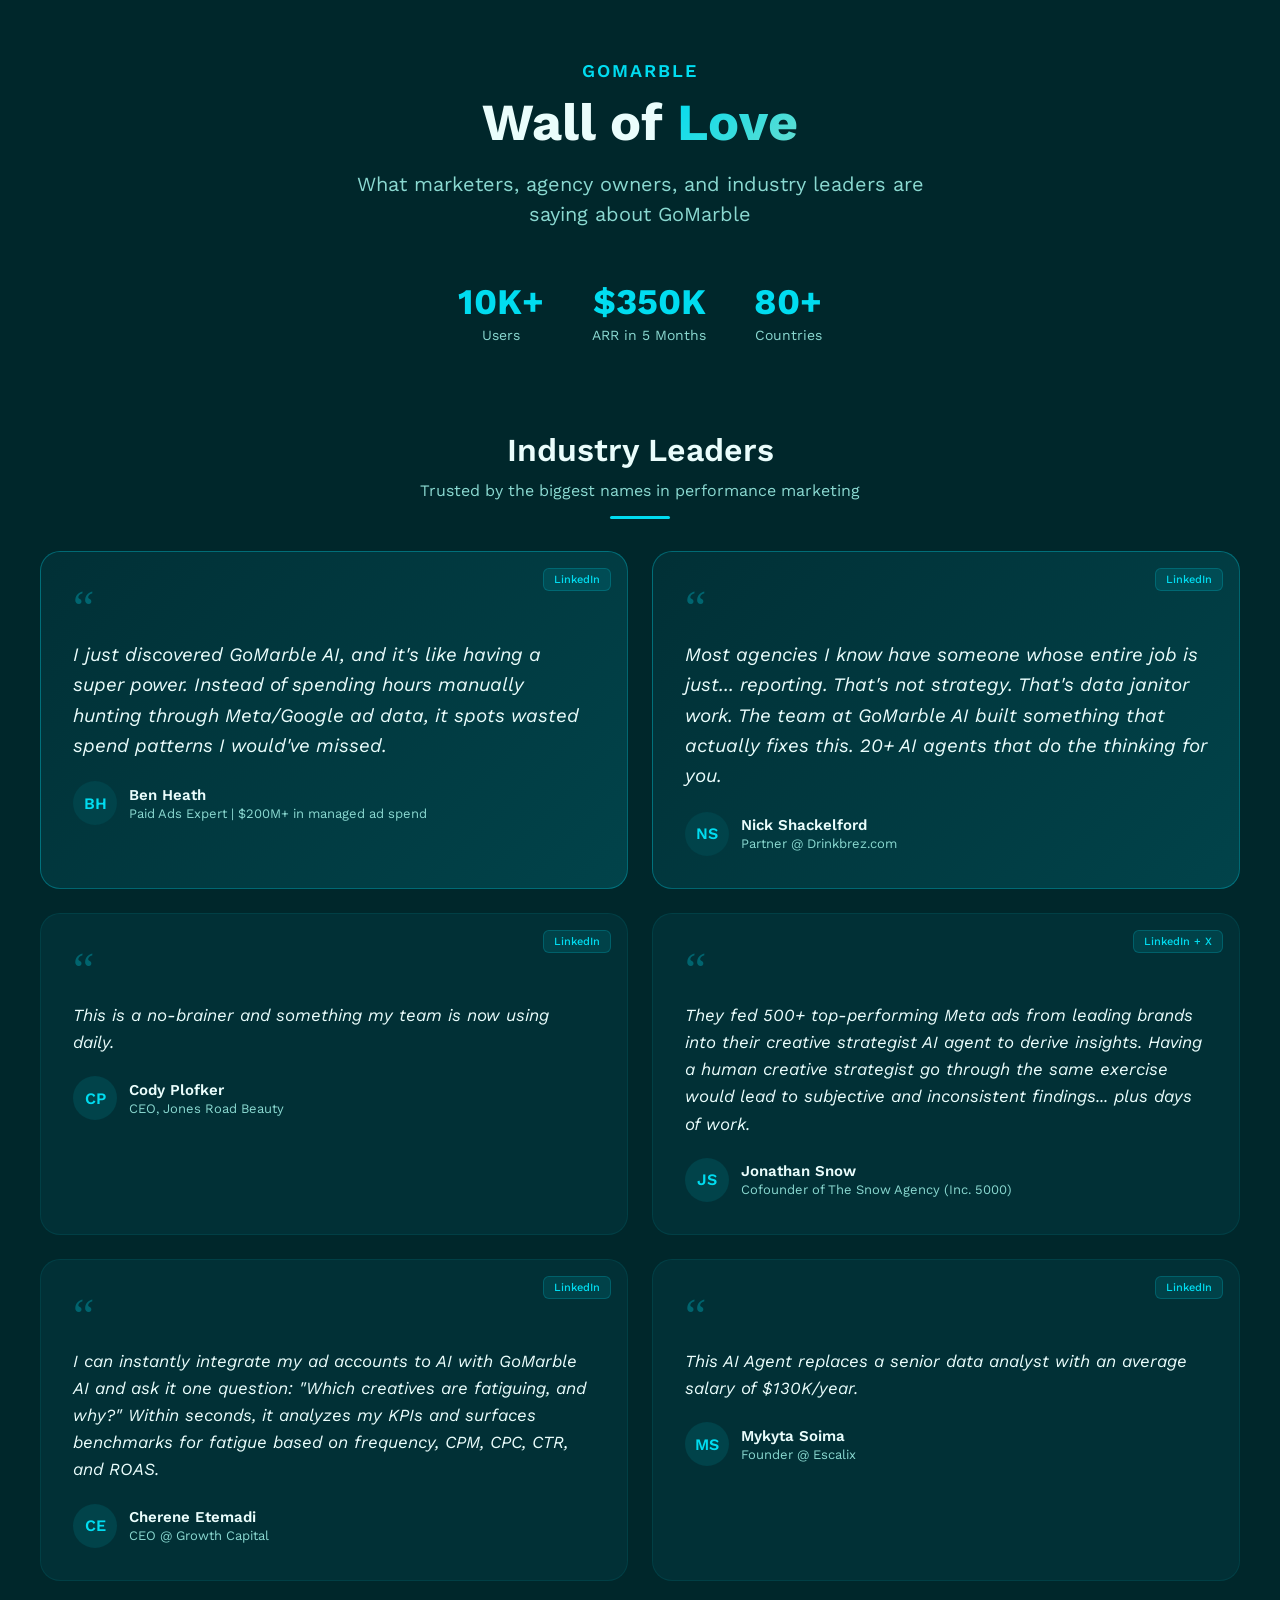
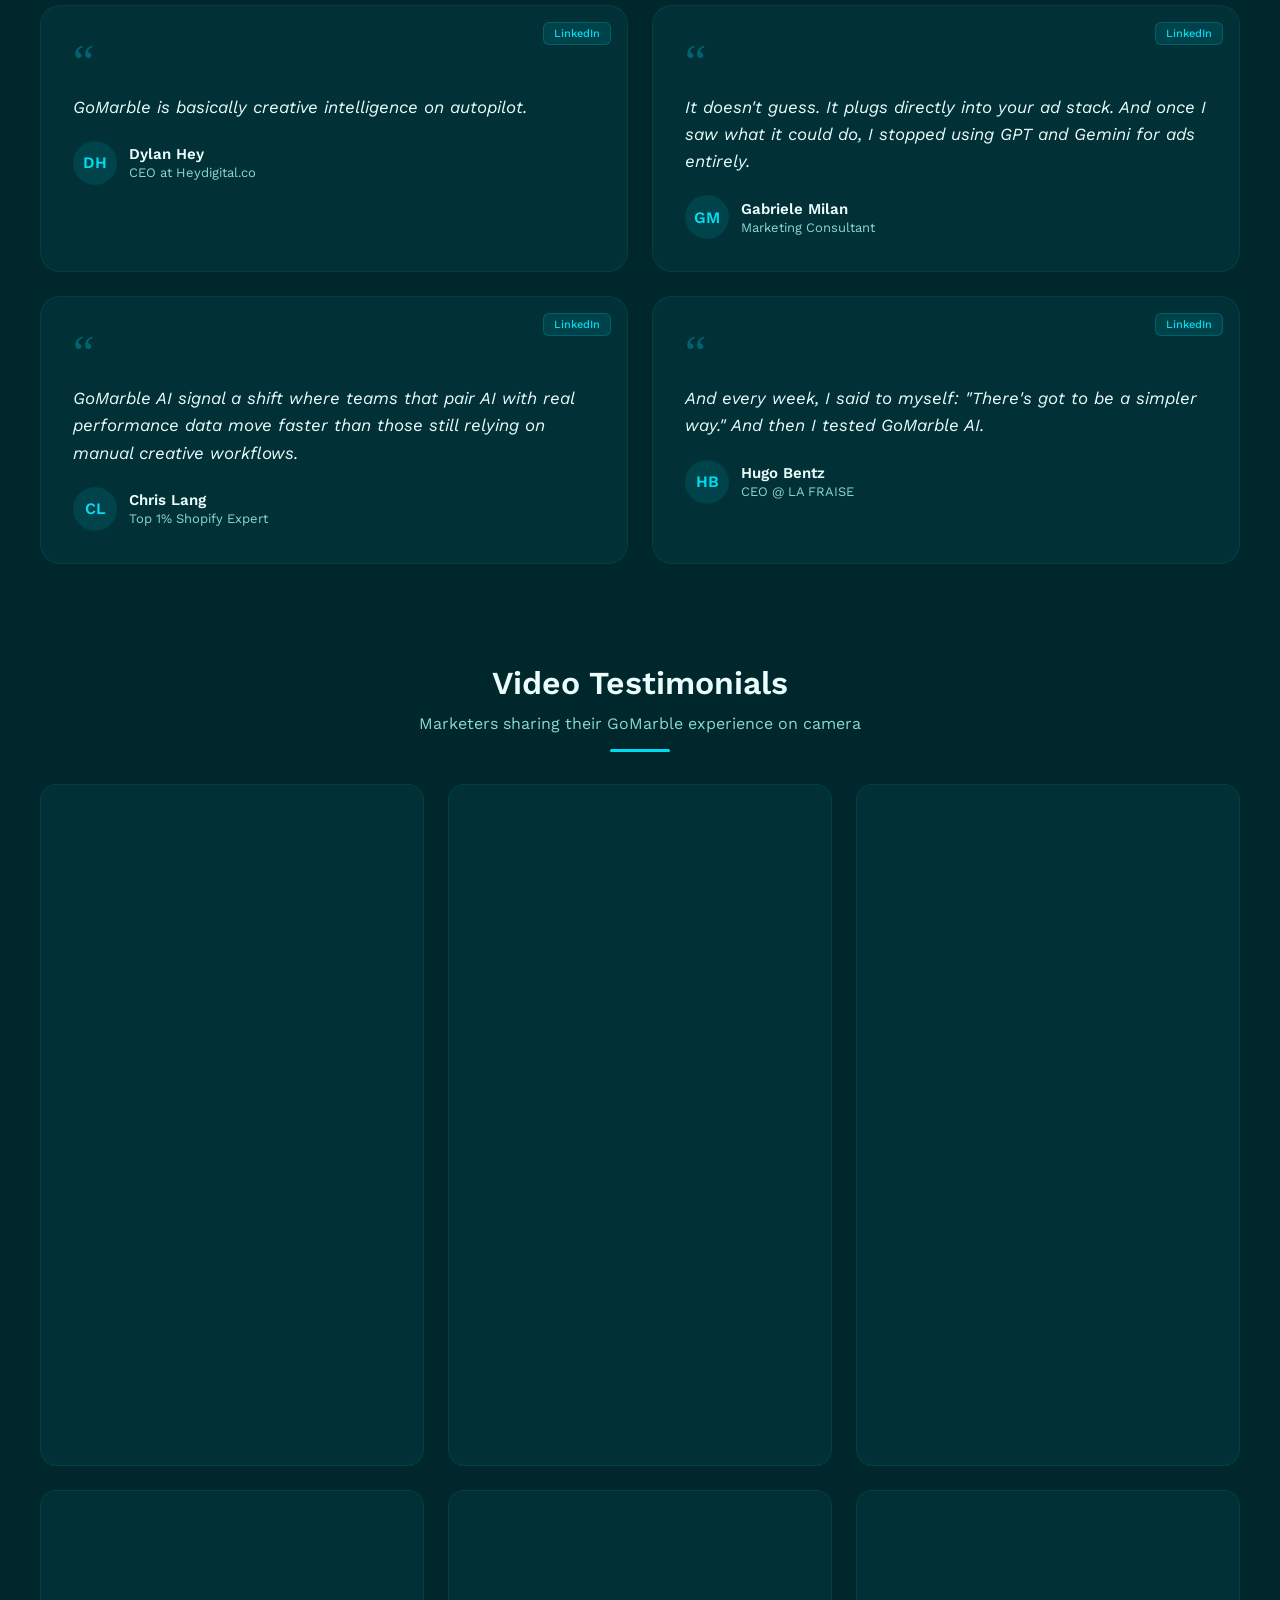
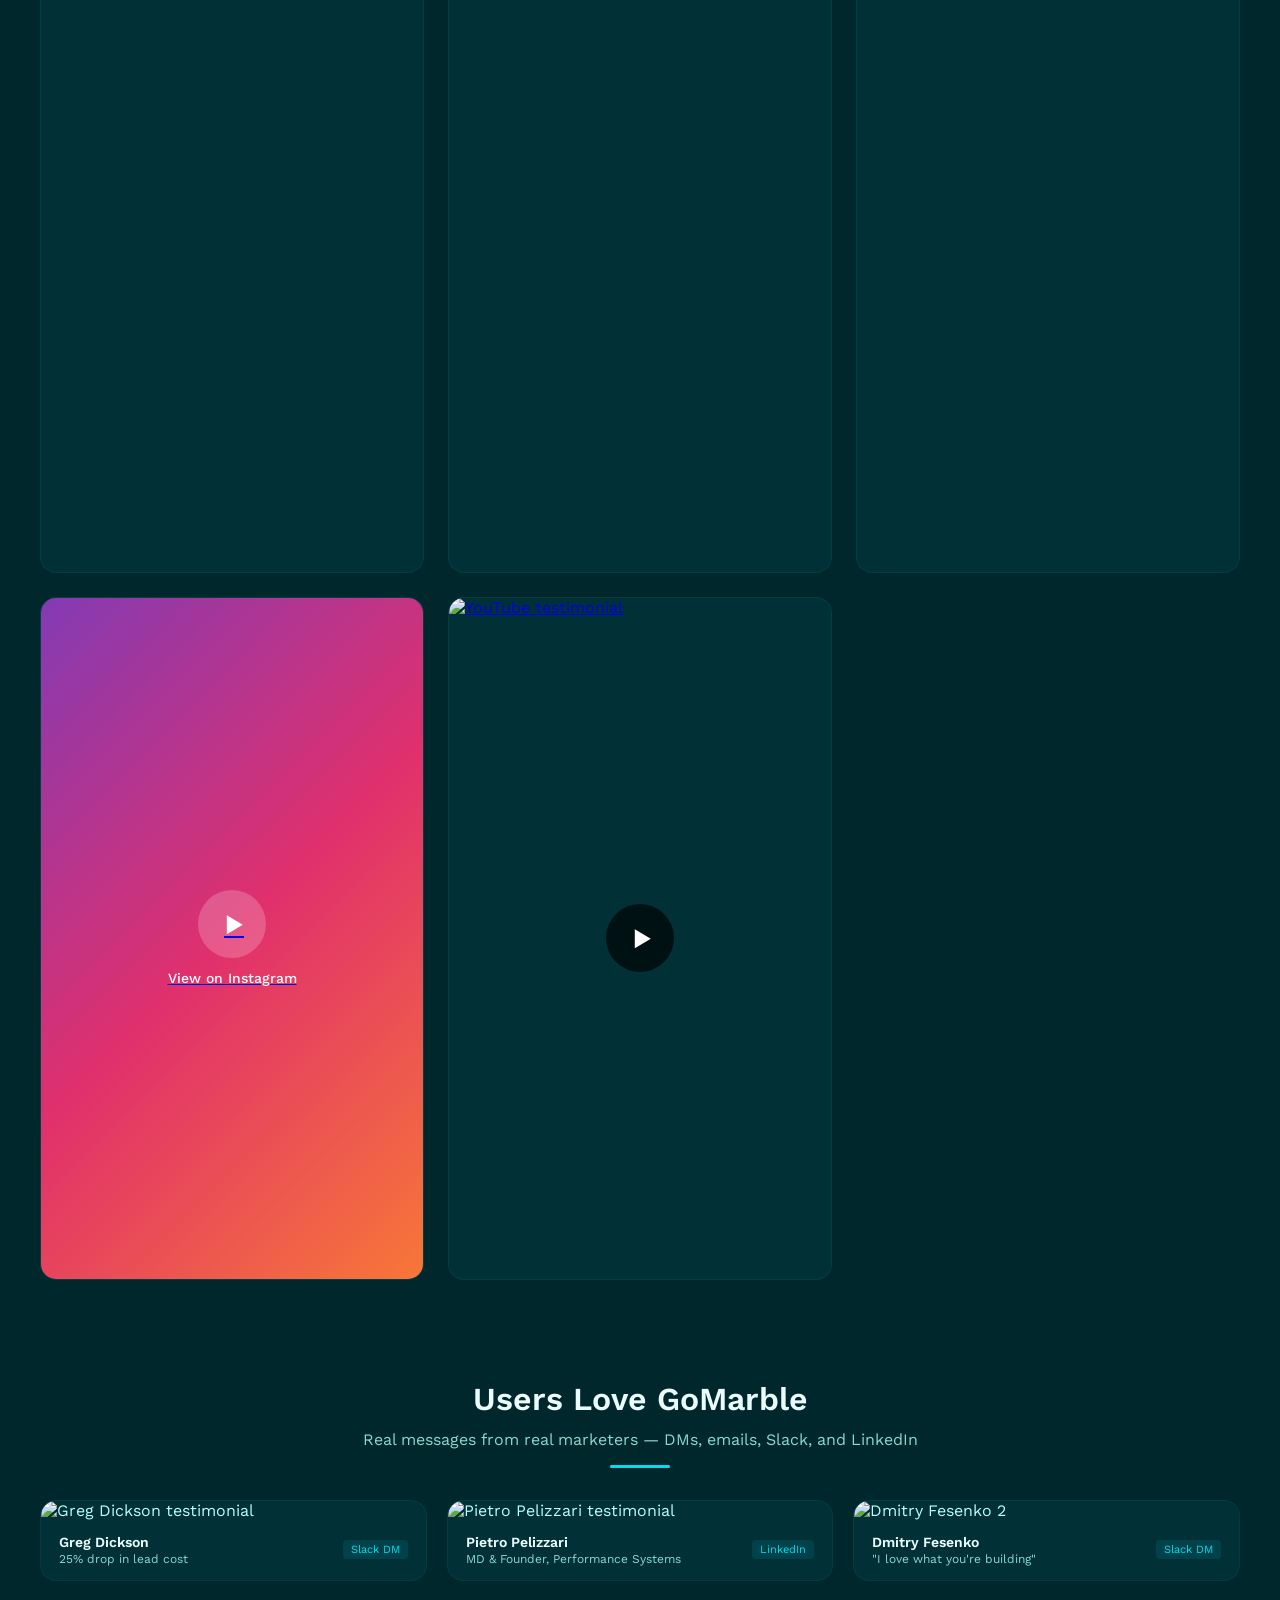
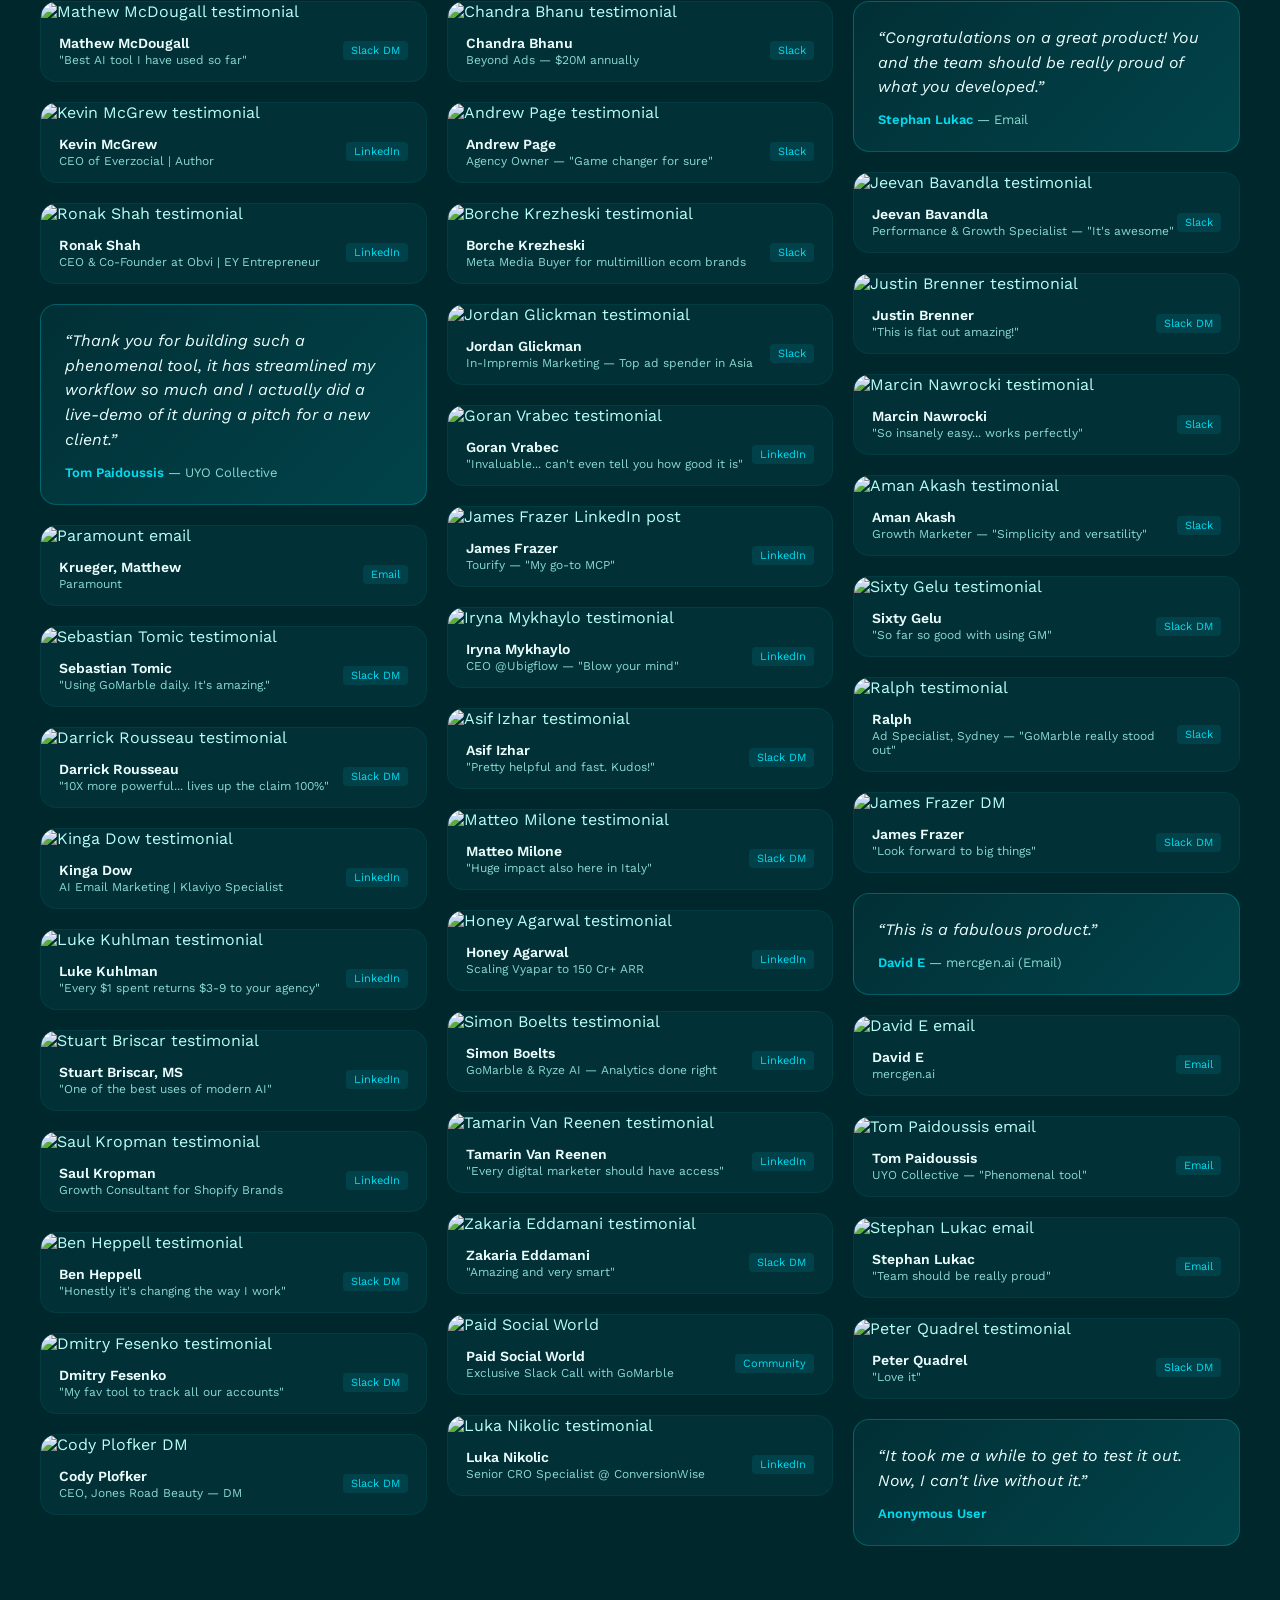
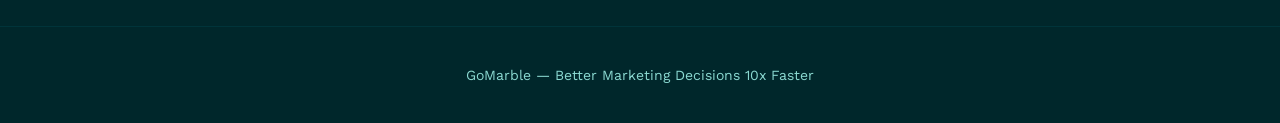
==== index.html @ bfa134a3 "Add wall of love page" ====
<!DOCTYPE html>
<html lang="en">
<head>
<meta charset="UTF-8">
<meta name="viewport" content="width=device-width, initial-scale=1.0">
<title>GoMarble — Wall of Love</title>
<link href="https://fonts.googleapis.com/css2?family=Work+Sans:wght@400;500;600;700&display=swap" rel="stylesheet">
<style>
  * { margin: 0; padding: 0; box-sizing: border-box; }

  body {
    font-family: 'Work Sans', -apple-system, BlinkMacSystemFont, 'Segoe UI', sans-serif;
    background: #00272B;
    color: #B8FFF6;
    min-height: 100vh;
  }

  /* ── Header ── */
  .header {
    text-align: center;
    padding: 60px 40px 20px;
  }
  .header .logo {
    font-size: 18px;
    font-weight: 600;
    color: #00DCF0;
    letter-spacing: 2px;
    text-transform: uppercase;
    margin-bottom: 12px;
  }
  .header h1 {
    font-size: 52px;
    font-weight: 700;
    color: #EAFDFC;
    line-height: 1.15;
    margin-bottom: 16px;
  }
  .header h1 span {
    background: linear-gradient(135deg, #00DCF0, #66DDCF);
    -webkit-background-clip: text;
    -webkit-text-fill-color: transparent;
    background-clip: text;
  }
  .header .subtitle {
    font-size: 20px;
    color: #8AD9D1;
    max-width: 620px;
    margin: 0 auto;
    line-height: 1.5;
  }

  /* ── Stats Bar ── */
  .stats-bar {
    display: flex;
    justify-content: center;
    gap: 48px;
    padding: 32px 40px 48px;
    flex-wrap: wrap;
  }
  .stat {
    text-align: center;
  }
  .stat .number {
    font-size: 36px;
    font-weight: 700;
    color: #00DCF0;
  }
  .stat .label {
    font-size: 14px;
    color: #8AD9D1;
    margin-top: 4px;
  }

  /* ── Section Headers ── */
  .section-header {
    text-align: center;
    padding: 40px 40px 32px;
  }
  .section-header h2 {
    font-size: 32px;
    font-weight: 600;
    color: #EAFDFC;
    margin-bottom: 8px;
  }
  .section-header .divider {
    width: 60px;
    height: 3px;
    background: #00DCF0;
    margin: 16px auto 0;
    border-radius: 2px;
  }
  .section-header p {
    font-size: 16px;
    color: #8AD9D1;
    margin-top: 12px;
  }

  /* ── Influencer Featured Cards ── */
  .influencer-grid {
    max-width: 1400px;
    margin: 0 auto;
    padding: 0 40px 60px;
    display: grid;
    grid-template-columns: repeat(auto-fill, minmax(400px, 1fr));
    gap: 24px;
  }
  .influencer-card {
    background: #013036;
    border: 1px solid rgba(0, 85, 93, 0.4);
    border-radius: 20px;
    padding: 32px;
    transition: all 0.2s ease;
    position: relative;
    overflow: hidden;
  }
  .influencer-card:hover {
    border-color: rgba(0, 220, 240, 0.5);
    transform: translateY(-2px);
  }
  .influencer-card .quote-mark {
    font-size: 48px;
    color: #00DCF0;
    opacity: 0.3;
    line-height: 1;
    margin-bottom: 8px;
    font-family: Georgia, serif;
  }
  .influencer-card .quote {
    font-size: 17px;
    color: #EAFDFC;
    line-height: 1.6;
    margin-bottom: 20px;
    font-style: italic;
  }
  .influencer-card .attribution {
    display: flex;
    align-items: center;
    gap: 12px;
  }
  .influencer-card .avatar {
    width: 44px;
    height: 44px;
    border-radius: 50%;
    background: #01434A;
    display: flex;
    align-items: center;
    justify-content: center;
    font-weight: 600;
    font-size: 16px;
    color: #00DCF0;
    flex-shrink: 0;
  }
  .influencer-card .name {
    font-size: 15px;
    font-weight: 600;
    color: #EAFDFC;
  }
  .influencer-card .role {
    font-size: 13px;
    color: #8AD9D1;
    margin-top: 2px;
  }
  .influencer-card .platform-badge {
    position: absolute;
    top: 16px;
    right: 16px;
    background: rgba(0, 220, 240, 0.1);
    border: 1px solid rgba(0, 220, 240, 0.2);
    border-radius: 6px;
    padding: 4px 10px;
    font-size: 11px;
    color: #00DCF0;
    font-weight: 500;
  }

  /* ── Hero influencer (top 2) ── */
  .influencer-card.hero {
    grid-column: span 1;
    background: linear-gradient(135deg, #013036 0%, #01434A 100%);
    border-color: rgba(0, 220, 240, 0.3);
  }
  .influencer-card.hero .quote {
    font-size: 19px;
  }

  /* ── Video Grid ── */
  .video-grid {
    max-width: 1400px;
    margin: 0 auto;
    padding: 0 40px 60px;
    display: grid;
    grid-template-columns: repeat(3, 1fr);
    gap: 24px;
  }
  @media (max-width: 1100px) { .video-grid { grid-template-columns: repeat(2, 1fr); } }
  @media (max-width: 700px) { .video-grid { grid-template-columns: 1fr; } }
  .video-card {
    background: #013036;
    border: 1px solid rgba(0, 85, 93, 0.4);
    border-radius: 16px;
    overflow: hidden;
    aspect-ratio: 9 / 16;
    position: relative;
  }
  .video-card iframe {
    width: 100%;
    height: 100%;
    border: none;
    position: absolute;
    top: 0;
    left: 0;
  }

  /* ── YouTube thumbnail fallback ── */
  .video-card-yt {
    display: flex;
  }
  .yt-link {
    width: 100%;
    height: 100%;
    position: absolute;
    top: 0; left: 0;
    display: flex;
    align-items: center;
    justify-content: center;
  }
  .yt-thumb {
    width: 100%;
    height: 100%;
    object-fit: cover;
  }
  .yt-play {
    position: absolute;
    width: 68px;
    height: 68px;
    background: rgba(0, 0, 0, 0.65);
    border-radius: 50%;
    display: flex;
    align-items: center;
    justify-content: center;
    font-size: 28px;
    color: #fff;
    padding-left: 4px;
    transition: background 0.2s;
  }
  .yt-link:hover .yt-play {
    background: rgba(0, 220, 240, 0.8);
  }

  /* ── Instagram placeholder fallback ── */
  .ig-placeholder {
    width: 100%;
    height: 100%;
    display: flex;
    flex-direction: column;
    align-items: center;
    justify-content: center;
    background: linear-gradient(135deg, #833AB4, #E1306C, #F77737);
    gap: 12px;
  }
  .ig-icon {
    width: 68px;
    height: 68px;
    background: rgba(255, 255, 255, 0.2);
    border-radius: 50%;
    display: flex;
    align-items: center;
    justify-content: center;
    font-size: 28px;
    color: #fff;
    padding-left: 4px;
    transition: background 0.2s;
  }
  .yt-link:hover .ig-icon {
    background: rgba(255, 255, 255, 0.4);
  }
  .ig-label {
    color: #fff;
    font-size: 14px;
    font-weight: 500;
  }

  /* ── Screenshot Wall ── */
  .screenshot-wall {
    max-width: 1400px;
    margin: 0 auto;
    padding: 0 40px 80px;
    columns: 3;
    column-gap: 20px;
  }
  @media (max-width: 1100px) { .screenshot-wall { columns: 2; } }
  @media (max-width: 700px) {
    .screenshot-wall { columns: 1; }
    .influencer-grid { grid-template-columns: 1fr; }
  }

  .screenshot-card {
    break-inside: avoid;
    margin-bottom: 20px;
    background: #013036;
    border: 1px solid rgba(0, 85, 93, 0.35);
    border-radius: 16px;
    overflow: hidden;
    transition: all 0.2s ease;
  }
  .screenshot-card:hover {
    border-color: rgba(0, 220, 240, 0.4);
    transform: translateY(-2px);
  }
  .screenshot-card img {
    width: 100%;
    display: block;
  }
  .screenshot-card .card-footer {
    padding: 14px 18px;
    display: flex;
    align-items: center;
    justify-content: space-between;
  }
  .screenshot-card .card-name {
    font-size: 14px;
    font-weight: 600;
    color: #EAFDFC;
  }
  .screenshot-card .card-role {
    font-size: 12px;
    color: #8AD9D1;
    margin-top: 2px;
  }
  .screenshot-card .card-source {
    font-size: 11px;
    color: #00DCF0;
    background: rgba(0, 220, 240, 0.1);
    border-radius: 4px;
    padding: 3px 8px;
    flex-shrink: 0;
  }

  /* ── Pull quote highlight cards ── */
  .pull-quote-card {
    break-inside: avoid;
    margin-bottom: 20px;
    background: linear-gradient(135deg, #013036 0%, #01434A 100%);
    border: 1px solid rgba(0, 220, 240, 0.25);
    border-radius: 16px;
    padding: 24px;
  }
  .pull-quote-card .pq-text {
    font-size: 16px;
    font-style: italic;
    color: #EAFDFC;
    line-height: 1.55;
    margin-bottom: 12px;
  }
  .pull-quote-card .pq-attr {
    font-size: 13px;
    color: #8AD9D1;
  }
  .pull-quote-card .pq-attr strong {
    color: #00DCF0;
    font-weight: 600;
  }

  /* ── Footer ── */
  .footer {
    text-align: center;
    padding: 40px;
    border-top: 1px solid rgba(0, 85, 93, 0.3);
    color: #8AD9D1;
    font-size: 14px;
  }
</style>
</head>
<body>

<!-- ═══════════════════ HEADER ═══════════════════ -->
<div class="header">
  <div class="logo">GoMarble</div>
  <h1>Wall of <span>Love</span></h1>
  <p class="subtitle">What marketers, agency owners, and industry leaders are saying about GoMarble</p>
</div>

<div class="stats-bar">
  <div class="stat">
    <div class="number">10K+</div>
    <div class="label">Users</div>
  </div>
  <div class="stat">
    <div class="number">$350K</div>
    <div class="label">ARR in 5 Months</div>
  </div>
  <div class="stat">
    <div class="number">80+</div>
    <div class="label">Countries</div>
  </div>
</div>

<!-- ═══════════════════ INFLUENCER SECTION ═══════════════════ -->
<div class="section-header">
  <h2>Industry Leaders</h2>
  <p>Trusted by the biggest names in performance marketing</p>
  <div class="divider"></div>
</div>

<div class="influencer-grid">

  <!-- 1. Ben Heath -->
  <div class="influencer-card hero">
    <div class="platform-badge">LinkedIn</div>
    <div class="quote-mark">&ldquo;</div>
    <div class="quote">I just discovered GoMarble AI, and it's like having a super power. Instead of spending hours manually hunting through Meta/Google ad data, it spots wasted spend patterns I would've missed.</div>
    <div class="attribution">
      <div class="avatar">BH</div>
      <div>
        <div class="name">Ben Heath</div>
        <div class="role">Paid Ads Expert | $200M+ in managed ad spend</div>
      </div>
    </div>
  </div>

  <!-- 2. Nick Shackelford -->
  <div class="influencer-card hero">
    <div class="platform-badge">LinkedIn</div>
    <div class="quote-mark">&ldquo;</div>
    <div class="quote">Most agencies I know have someone whose entire job is just... reporting. That's not strategy. That's data janitor work. The team at GoMarble AI built something that actually fixes this. 20+ AI agents that do the thinking for you.</div>
    <div class="attribution">
      <div class="avatar">NS</div>
      <div>
        <div class="name">Nick Shackelford</div>
        <div class="role">Partner @ Drinkbrez.com</div>
      </div>
    </div>
  </div>

  <!-- 3. Cody Plofker -->
  <div class="influencer-card">
    <div class="platform-badge">LinkedIn</div>
    <div class="quote-mark">&ldquo;</div>
    <div class="quote">This is a no-brainer and something my team is now using daily.</div>
    <div class="attribution">
      <div class="avatar">CP</div>
      <div>
        <div class="name">Cody Plofker</div>
        <div class="role">CEO, Jones Road Beauty</div>
      </div>
    </div>
  </div>

  <!-- 4. Jonathan Snow -->
  <div class="influencer-card">
    <div class="platform-badge">LinkedIn + X</div>
    <div class="quote-mark">&ldquo;</div>
    <div class="quote">They fed 500+ top-performing Meta ads from leading brands into their creative strategist AI agent to derive insights. Having a human creative strategist go through the same exercise would lead to subjective and inconsistent findings... plus days of work.</div>
    <div class="attribution">
      <div class="avatar">JS</div>
      <div>
        <div class="name">Jonathan Snow</div>
        <div class="role">Cofounder of The Snow Agency (Inc. 5000)</div>
      </div>
    </div>
  </div>

  <!-- 5. Cherene -->
  <div class="influencer-card">
    <div class="platform-badge">LinkedIn</div>
    <div class="quote-mark">&ldquo;</div>
    <div class="quote">I can instantly integrate my ad accounts to AI with GoMarble AI and ask it one question: "Which creatives are fatiguing, and why?" Within seconds, it analyzes my KPIs and surfaces benchmarks for fatigue based on frequency, CPM, CPC, CTR, and ROAS.</div>
    <div class="attribution">
      <div class="avatar">CE</div>
      <div>
        <div class="name">Cherene Etemadi</div>
        <div class="role">CEO @ Growth Capital</div>
      </div>
    </div>
  </div>

  <!-- 6. Mykyta -->
  <div class="influencer-card">
    <div class="platform-badge">LinkedIn</div>
    <div class="quote-mark">&ldquo;</div>
    <div class="quote">This AI Agent replaces a senior data analyst with an average salary of $130K/year.</div>
    <div class="attribution">
      <div class="avatar">MS</div>
      <div>
        <div class="name">Mykyta Soima</div>
        <div class="role">Founder @ Escalix</div>
      </div>
    </div>
  </div>

  <!-- 7. Dylan Hey -->
  <div class="influencer-card">
    <div class="platform-badge">LinkedIn</div>
    <div class="quote-mark">&ldquo;</div>
    <div class="quote">GoMarble is basically creative intelligence on autopilot.</div>
    <div class="attribution">
      <div class="avatar">DH</div>
      <div>
        <div class="name">Dylan Hey</div>
        <div class="role">CEO at Heydigital.co</div>
      </div>
    </div>
  </div>

  <!-- 8. Gabriele Milan -->
  <div class="influencer-card">
    <div class="platform-badge">LinkedIn</div>
    <div class="quote-mark">&ldquo;</div>
    <div class="quote">It doesn't guess. It plugs directly into your ad stack. And once I saw what it could do, I stopped using GPT and Gemini for ads entirely.</div>
    <div class="attribution">
      <div class="avatar">GM</div>
      <div>
        <div class="name">Gabriele Milan</div>
        <div class="role">Marketing Consultant</div>
      </div>
    </div>
  </div>

  <!-- 9. Chris Lang -->
  <div class="influencer-card">
    <div class="platform-badge">LinkedIn</div>
    <div class="quote-mark">&ldquo;</div>
    <div class="quote">GoMarble AI signal a shift where teams that pair AI with real performance data move faster than those still relying on manual creative workflows.</div>
    <div class="attribution">
      <div class="avatar">CL</div>
      <div>
        <div class="name">Chris Lang</div>
        <div class="role">Top 1% Shopify Expert</div>
      </div>
    </div>
  </div>

  <!-- 10. Hugo -->
  <div class="influencer-card">
    <div class="platform-badge">LinkedIn</div>
    <div class="quote-mark">&ldquo;</div>
    <div class="quote">And every week, I said to myself: "There's got to be a simpler way." And then I tested GoMarble AI.</div>
    <div class="attribution">
      <div class="avatar">HB</div>
      <div>
        <div class="name">Hugo Bentz</div>
        <div class="role">CEO @ LA FRAISE</div>
      </div>
    </div>
  </div>

</div>

<!-- ═══════════════════ VIDEO TESTIMONIALS ═══════════════════ -->
<div class="section-header">
  <h2>Video Testimonials</h2>
  <p>Marketers sharing their GoMarble experience on camera</p>
  <div class="divider"></div>
</div>

<div class="video-grid">
  <div class="video-card">
    <iframe src="https://www.tiktok.com/embed/v2/7594388170268069141" allowfullscreen allow="encrypted-media"></iframe>
  </div>
  <div class="video-card">
    <iframe src="https://www.instagram.com/reel/DU-3Xr2DKZY/embed/" allowfullscreen allow="encrypted-media"></iframe>
  </div>
  <div class="video-card">
    <iframe src="https://www.instagram.com/reel/DRuILNwj48v/embed/" allowfullscreen allow="encrypted-media"></iframe>
  </div>
  <div class="video-card">
    <iframe src="https://www.instagram.com/reel/DVnl2WWDUBH/embed/" allowfullscreen allow="encrypted-media"></iframe>
  </div>
  <div class="video-card">
    <iframe src="https://www.instagram.com/reel/DQ-kttHEX_N/embed/" allowfullscreen allow="encrypted-media"></iframe>
  </div>
  <div class="video-card">
    <iframe src="https://www.instagram.com/reel/DS5alRWgoUi/embed/" allowfullscreen allow="encrypted-media"></iframe>
  </div>
  <div class="video-card video-card-yt">
    <a href="https://www.instagram.com/reels/DVcIkuukiZa/" target="_blank" rel="noopener" class="yt-link">
      <div class="ig-placeholder">
        <div class="ig-icon">&#9654;</div>
        <div class="ig-label">View on Instagram</div>
      </div>
    </a>
  </div>
  <div class="video-card video-card-yt">
    <a href="https://youtu.be/fy1pOUlbiL0" target="_blank" rel="noopener" class="yt-link">
      <img src="https://img.youtube.com/vi/fy1pOUlbiL0/maxresdefault.jpg" alt="YouTube testimonial" class="yt-thumb">
      <div class="yt-play">&#9654;</div>
    </a>
  </div>
</div>

<!-- ═══════════════════ USER LOVE SECTION ═══════════════════ -->
<div class="section-header">
  <h2>Users Love GoMarble</h2>
  <p>Real messages from real marketers &mdash; DMs, emails, Slack, and LinkedIn</p>
  <div class="divider"></div>
</div>

<div class="screenshot-wall">

  <!-- HIGH IMPACT: Specific results -->

  <div class="screenshot-card">
    <img src="screenshots/image15.png" alt="Greg Dickson testimonial" loading="lazy">
    <div class="card-footer">
      <div><div class="card-name">Greg Dickson</div><div class="card-role">25% drop in lead cost</div></div>
      <div class="card-source">Slack DM</div>
    </div>
  </div>

  <div class="screenshot-card">
    <img src="screenshots/image14.png" alt="Mathew McDougall testimonial" loading="lazy">
    <div class="card-footer">
      <div><div class="card-name">Mathew McDougall</div><div class="card-role">"Best AI tool I have used so far"</div></div>
      <div class="card-source">Slack DM</div>
    </div>
  </div>

  <div class="screenshot-card">
    <img src="screenshots/image29.png" alt="Kevin McGrew testimonial" loading="lazy">
    <div class="card-footer">
      <div><div class="card-name">Kevin McGrew</div><div class="card-role">CEO of Everzocial | Author</div></div>
      <div class="card-source">LinkedIn</div>
    </div>
  </div>

  <div class="screenshot-card">
    <img src="screenshots/image23.png" alt="Ronak Shah testimonial" loading="lazy">
    <div class="card-footer">
      <div><div class="card-name">Ronak Shah</div><div class="card-role">CEO & Co-Founder at Obvi | EY Entrepreneur</div></div>
      <div class="card-source">LinkedIn</div>
    </div>
  </div>

  <div class="pull-quote-card">
    <div class="pq-text">&ldquo;Thank you for building such a phenomenal tool, it has streamlined my workflow so much and I actually did a live-demo of it during a pitch for a new client.&rdquo;</div>
    <div class="pq-attr"><strong>Tom Paidoussis</strong> &mdash; UYO Collective</div>
  </div>

  <div class="screenshot-card">
    <img src="screenshots/image19.png" alt="Paramount email" loading="lazy">
    <div class="card-footer">
      <div><div class="card-name">Krueger, Matthew</div><div class="card-role">Paramount</div></div>
      <div class="card-source">Email</div>
    </div>
  </div>

  <div class="screenshot-card">
    <img src="screenshots/image24.png" alt="Sebastian Tomic testimonial" loading="lazy">
    <div class="card-footer">
      <div><div class="card-name">Sebastian Tomic</div><div class="card-role">"Using GoMarble daily. It's amazing."</div></div>
      <div class="card-source">Slack DM</div>
    </div>
  </div>

  <div class="screenshot-card">
    <img src="screenshots/image50.png" alt="Darrick Rousseau testimonial" loading="lazy">
    <div class="card-footer">
      <div><div class="card-name">Darrick Rousseau</div><div class="card-role">"10X more powerful... lives up the claim 100%"</div></div>
      <div class="card-source">Slack DM</div>
    </div>
  </div>

  <div class="screenshot-card">
    <img src="screenshots/image12.png" alt="Kinga Dow testimonial" loading="lazy">
    <div class="card-footer">
      <div><div class="card-name">Kinga Dow</div><div class="card-role">AI Email Marketing | Klaviyo Specialist</div></div>
      <div class="card-source">LinkedIn</div>
    </div>
  </div>

  <div class="screenshot-card">
    <img src="screenshots/image49.png" alt="Luke Kuhlman testimonial" loading="lazy">
    <div class="card-footer">
      <div><div class="card-name">Luke Kuhlman</div><div class="card-role">"Every $1 spent returns $3-9 to your agency"</div></div>
      <div class="card-source">LinkedIn</div>
    </div>
  </div>

  <div class="screenshot-card">
    <img src="screenshots/image8.png" alt="Stuart Briscar testimonial" loading="lazy">
    <div class="card-footer">
      <div><div class="card-name">Stuart Briscar, MS</div><div class="card-role">"One of the best uses of modern AI"</div></div>
      <div class="card-source">LinkedIn</div>
    </div>
  </div>

  <div class="screenshot-card">
    <img src="screenshots/image55.png" alt="Saul Kropman testimonial" loading="lazy">
    <div class="card-footer">
      <div><div class="card-name">Saul Kropman</div><div class="card-role">Growth Consultant for Shopify Brands</div></div>
      <div class="card-source">LinkedIn</div>
    </div>
  </div>

  <div class="screenshot-card">
    <img src="screenshots/image28.png" alt="Ben Heppell testimonial" loading="lazy">
    <div class="card-footer">
      <div><div class="card-name">Ben Heppell</div><div class="card-role">"Honestly it's changing the way I work"</div></div>
      <div class="card-source">Slack DM</div>
    </div>
  </div>

  <div class="screenshot-card">
    <img src="screenshots/image26.png" alt="Dmitry Fesenko testimonial" loading="lazy">
    <div class="card-footer">
      <div><div class="card-name">Dmitry Fesenko</div><div class="card-role">"My fav tool to track all our accounts"</div></div>
      <div class="card-source">Slack DM</div>
    </div>
  </div>

  <div class="screenshot-card">
    <img src="screenshots/image38.png" alt="Cody Plofker DM" loading="lazy">
    <div class="card-footer">
      <div><div class="card-name">Cody Plofker</div><div class="card-role">CEO, Jones Road Beauty &mdash; DM</div></div>
      <div class="card-source">Slack DM</div>
    </div>
  </div>

  <div class="screenshot-card">
    <img src="screenshots/image48.png" alt="Pietro Pelizzari testimonial" loading="lazy">
    <div class="card-footer">
      <div><div class="card-name">Pietro Pelizzari</div><div class="card-role">MD & Founder, Performance Systems</div></div>
      <div class="card-source">LinkedIn</div>
    </div>
  </div>

  <div class="screenshot-card">
    <img src="screenshots/image6.png" alt="Chandra Bhanu testimonial" loading="lazy">
    <div class="card-footer">
      <div><div class="card-name">Chandra Bhanu</div><div class="card-role">Beyond Ads &mdash; $20M annually</div></div>
      <div class="card-source">Slack</div>
    </div>
  </div>

  <div class="screenshot-card">
    <img src="screenshots/image10.png" alt="Andrew Page testimonial" loading="lazy">
    <div class="card-footer">
      <div><div class="card-name">Andrew Page</div><div class="card-role">Agency Owner &mdash; "Game changer for sure"</div></div>
      <div class="card-source">Slack</div>
    </div>
  </div>

  <div class="screenshot-card">
    <img src="screenshots/image16.png" alt="Borche Krezheski testimonial" loading="lazy">
    <div class="card-footer">
      <div><div class="card-name">Borche Krezheski</div><div class="card-role">Meta Media Buyer for multimillion ecom brands</div></div>
      <div class="card-source">Slack</div>
    </div>
  </div>

  <div class="screenshot-card">
    <img src="screenshots/image42.png" alt="Jordan Glickman testimonial" loading="lazy">
    <div class="card-footer">
      <div><div class="card-name">Jordan Glickman</div><div class="card-role">In-Impremis Marketing &mdash; Top ad spender in Asia</div></div>
      <div class="card-source">Slack</div>
    </div>
  </div>

  <div class="screenshot-card">
    <img src="screenshots/image30.png" alt="Goran Vrabec testimonial" loading="lazy">
    <div class="card-footer">
      <div><div class="card-name">Goran Vrabec</div><div class="card-role">"Invaluable... can't even tell you how good it is"</div></div>
      <div class="card-source">LinkedIn</div>
    </div>
  </div>

  <div class="screenshot-card">
    <img src="screenshots/image54.png" alt="James Frazer LinkedIn post" loading="lazy">
    <div class="card-footer">
      <div><div class="card-name">James Frazer</div><div class="card-role">Tourify &mdash; "My go-to MCP"</div></div>
      <div class="card-source">LinkedIn</div>
    </div>
  </div>

  <div class="screenshot-card">
    <img src="screenshots/image43.png" alt="Iryna Mykhaylo testimonial" loading="lazy">
    <div class="card-footer">
      <div><div class="card-name">Iryna Mykhaylo</div><div class="card-role">CEO @Ubigflow &mdash; "Blow your mind"</div></div>
      <div class="card-source">LinkedIn</div>
    </div>
  </div>

  <div class="screenshot-card">
    <img src="screenshots/image41.png" alt="Asif Izhar testimonial" loading="lazy">
    <div class="card-footer">
      <div><div class="card-name">Asif Izhar</div><div class="card-role">"Pretty helpful and fast. Kudos!"</div></div>
      <div class="card-source">Slack DM</div>
    </div>
  </div>

  <div class="screenshot-card">
    <img src="screenshots/image34.png" alt="Matteo Milone testimonial" loading="lazy">
    <div class="card-footer">
      <div><div class="card-name">Matteo Milone</div><div class="card-role">"Huge impact also here in Italy"</div></div>
      <div class="card-source">Slack DM</div>
    </div>
  </div>

  <div class="screenshot-card">
    <img src="screenshots/image40.png" alt="Honey Agarwal testimonial" loading="lazy">
    <div class="card-footer">
      <div><div class="card-name">Honey Agarwal</div><div class="card-role">Scaling Vyapar to 150 Cr+ ARR</div></div>
      <div class="card-source">LinkedIn</div>
    </div>
  </div>

  <div class="screenshot-card">
    <img src="screenshots/image56.png" alt="Simon Boelts testimonial" loading="lazy">
    <div class="card-footer">
      <div><div class="card-name">Simon Boelts</div><div class="card-role">GoMarble & Ryze AI &mdash; Analytics done right</div></div>
      <div class="card-source">LinkedIn</div>
    </div>
  </div>

  <div class="screenshot-card">
    <img src="screenshots/image44.png" alt="Tamarin Van Reenen testimonial" loading="lazy">
    <div class="card-footer">
      <div><div class="card-name">Tamarin Van Reenen</div><div class="card-role">"Every digital marketer should have access"</div></div>
      <div class="card-source">LinkedIn</div>
    </div>
  </div>

  <div class="screenshot-card">
    <img src="screenshots/image21.png" alt="Zakaria Eddamani testimonial" loading="lazy">
    <div class="card-footer">
      <div><div class="card-name">Zakaria Eddamani</div><div class="card-role">"Amazing and very smart"</div></div>
      <div class="card-source">Slack DM</div>
    </div>
  </div>

  <div class="screenshot-card">
    <img src="screenshots/image36.png" alt="Paid Social World" loading="lazy">
    <div class="card-footer">
      <div><div class="card-name">Paid Social World</div><div class="card-role">Exclusive Slack Call with GoMarble</div></div>
      <div class="card-source">Community</div>
    </div>
  </div>

  <div class="screenshot-card">
    <img src="screenshots/image53.png" alt="Luka Nikolic testimonial" loading="lazy">
    <div class="card-footer">
      <div><div class="card-name">Luka Nikolic</div><div class="card-role">Senior CRO Specialist @ ConversionWise</div></div>
      <div class="card-source">LinkedIn</div>
    </div>
  </div>

  <div class="screenshot-card">
    <img src="screenshots/image25.png" alt="Dmitry Fesenko 2" loading="lazy">
    <div class="card-footer">
      <div><div class="card-name">Dmitry Fesenko</div><div class="card-role">"I love what you're building"</div></div>
      <div class="card-source">Slack DM</div>
    </div>
  </div>

  <div class="pull-quote-card">
    <div class="pq-text">&ldquo;Congratulations on a great product! You and the team should be really proud of what you developed.&rdquo;</div>
    <div class="pq-attr"><strong>Stephan Lukac</strong> &mdash; Email</div>
  </div>

  <div class="screenshot-card">
    <img src="screenshots/image46.png" alt="Jeevan Bavandla testimonial" loading="lazy">
    <div class="card-footer">
      <div><div class="card-name">Jeevan Bavandla</div><div class="card-role">Performance & Growth Specialist &mdash; "It's awesome"</div></div>
      <div class="card-source">Slack</div>
    </div>
  </div>

  <div class="screenshot-card">
    <img src="screenshots/image20.png" alt="Justin Brenner testimonial" loading="lazy">
    <div class="card-footer">
      <div><div class="card-name">Justin Brenner</div><div class="card-role">"This is flat out amazing!"</div></div>
      <div class="card-source">Slack DM</div>
    </div>
  </div>

  <div class="screenshot-card">
    <img src="screenshots/image31.png" alt="Marcin Nawrocki testimonial" loading="lazy">
    <div class="card-footer">
      <div><div class="card-name">Marcin Nawrocki</div><div class="card-role">"So insanely easy... works perfectly"</div></div>
      <div class="card-source">Slack</div>
    </div>
  </div>

  <div class="screenshot-card">
    <img src="screenshots/image51.png" alt="Aman Akash testimonial" loading="lazy">
    <div class="card-footer">
      <div><div class="card-name">Aman Akash</div><div class="card-role">Growth Marketer &mdash; "Simplicity and versatility"</div></div>
      <div class="card-source">Slack</div>
    </div>
  </div>

  <div class="screenshot-card">
    <img src="screenshots/image4.png" alt="Sixty Gelu testimonial" loading="lazy">
    <div class="card-footer">
      <div><div class="card-name">Sixty Gelu</div><div class="card-role">"So far so good with using GM"</div></div>
      <div class="card-source">Slack DM</div>
    </div>
  </div>

  <div class="screenshot-card">
    <img src="screenshots/image45.png" alt="Ralph testimonial" loading="lazy">
    <div class="card-footer">
      <div><div class="card-name">Ralph</div><div class="card-role">Ad Specialist, Sydney &mdash; "GoMarble really stood out"</div></div>
      <div class="card-source">Slack</div>
    </div>
  </div>

  <div class="screenshot-card">
    <img src="screenshots/image3.png" alt="James Frazer DM" loading="lazy">
    <div class="card-footer">
      <div><div class="card-name">James Frazer</div><div class="card-role">"Look forward to big things"</div></div>
      <div class="card-source">Slack DM</div>
    </div>
  </div>

  <div class="pull-quote-card">
    <div class="pq-text">&ldquo;This is a fabulous product.&rdquo;</div>
    <div class="pq-attr"><strong>David E</strong> &mdash; mercgen.ai (Email)</div>
  </div>

  <div class="screenshot-card">
    <img src="screenshots/image17.png" alt="David E email" loading="lazy">
    <div class="card-footer">
      <div><div class="card-name">David E</div><div class="card-role">mercgen.ai</div></div>
      <div class="card-source">Email</div>
    </div>
  </div>

  <div class="screenshot-card">
    <img src="screenshots/image2.png" alt="Tom Paidoussis email" loading="lazy">
    <div class="card-footer">
      <div><div class="card-name">Tom Paidoussis</div><div class="card-role">UYO Collective &mdash; "Phenomenal tool"</div></div>
      <div class="card-source">Email</div>
    </div>
  </div>

  <div class="screenshot-card">
    <img src="screenshots/image7.png" alt="Stephan Lukac email" loading="lazy">
    <div class="card-footer">
      <div><div class="card-name">Stephan Lukac</div><div class="card-role">"Team should be really proud"</div></div>
      <div class="card-source">Email</div>
    </div>
  </div>

  <div class="screenshot-card">
    <img src="screenshots/image39.png" alt="Peter Quadrel testimonial" loading="lazy">
    <div class="card-footer">
      <div><div class="card-name">Peter Quadrel</div><div class="card-role">"Love it"</div></div>
      <div class="card-source">Slack DM</div>
    </div>
  </div>

  <div class="pull-quote-card">
    <div class="pq-text">&ldquo;It took me a while to get to test it out. Now, I can't live without it.&rdquo;</div>
    <div class="pq-attr"><strong>Anonymous User</strong></div>
  </div>

</div>

<!-- ═══════════════════ FOOTER ═══════════════════ -->
<div class="footer">
  GoMarble &mdash; Better Marketing Decisions 10x Faster
</div>

</body>
</html>
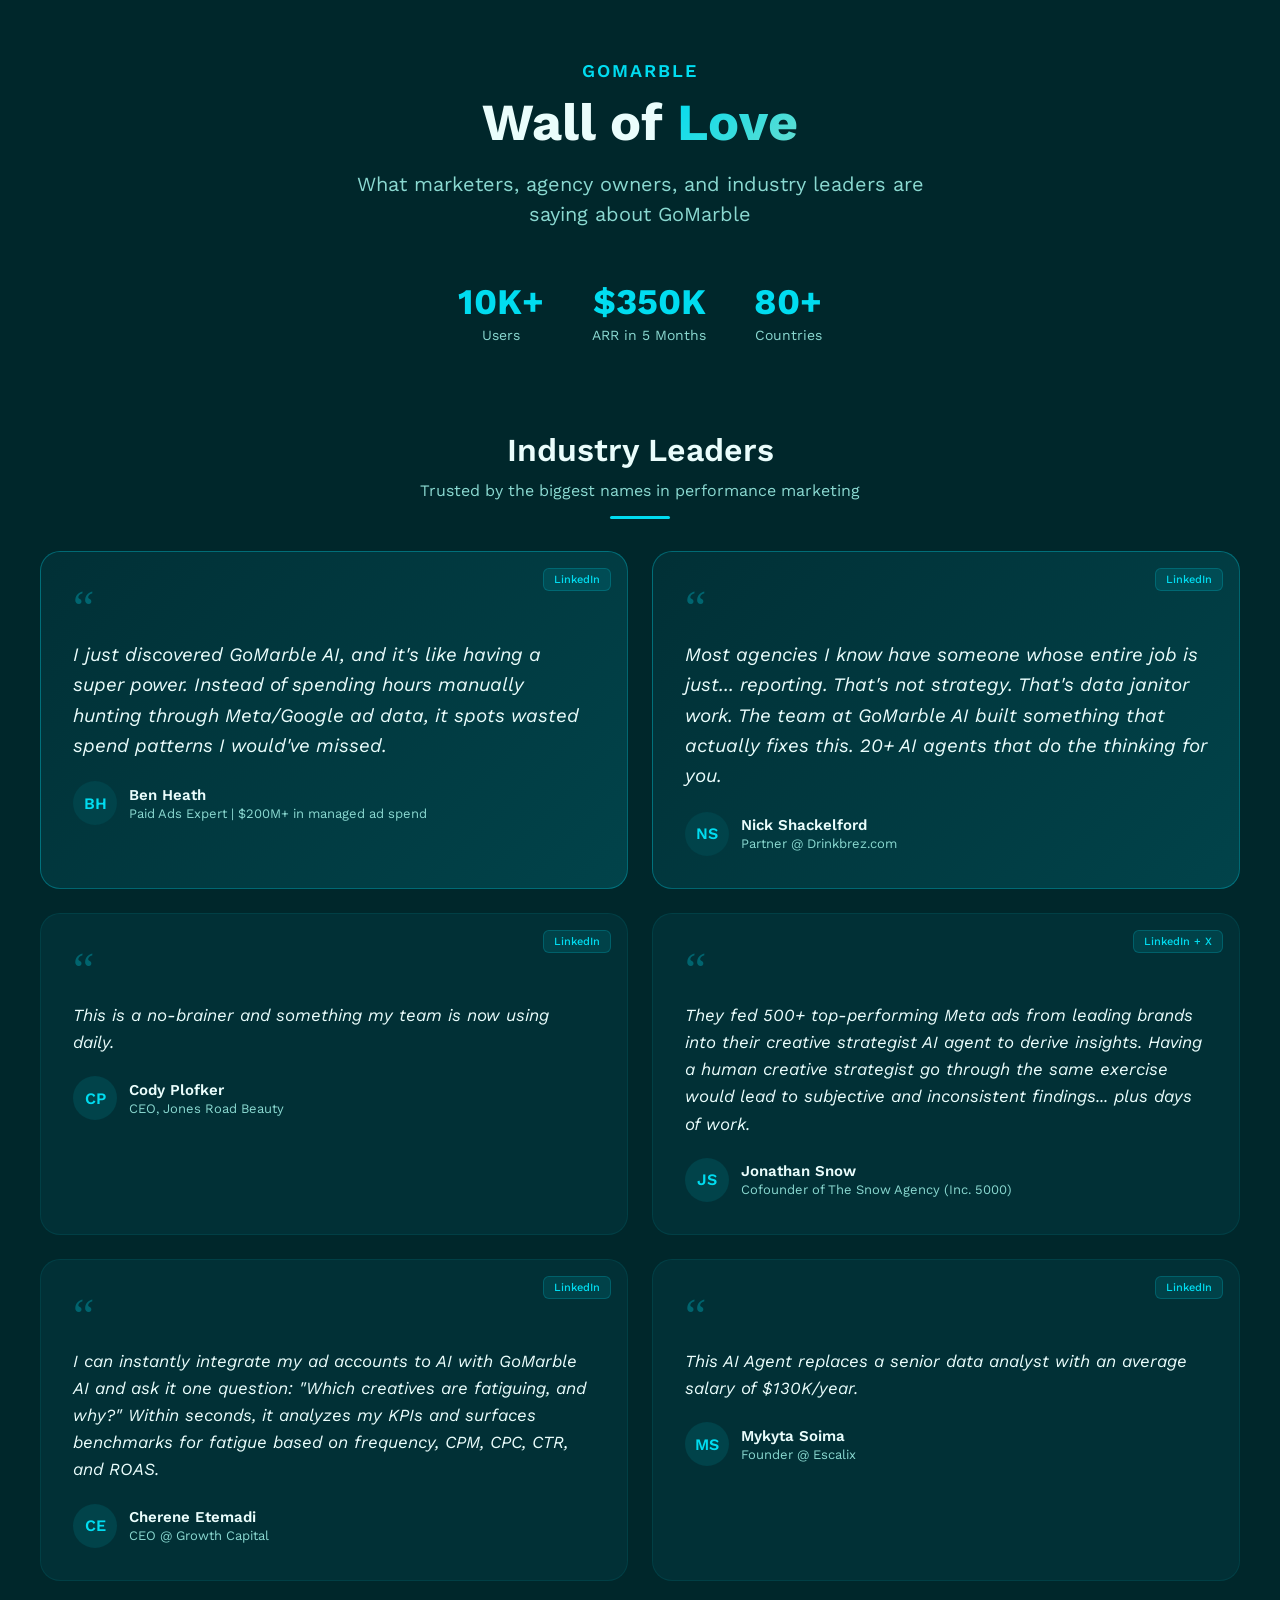
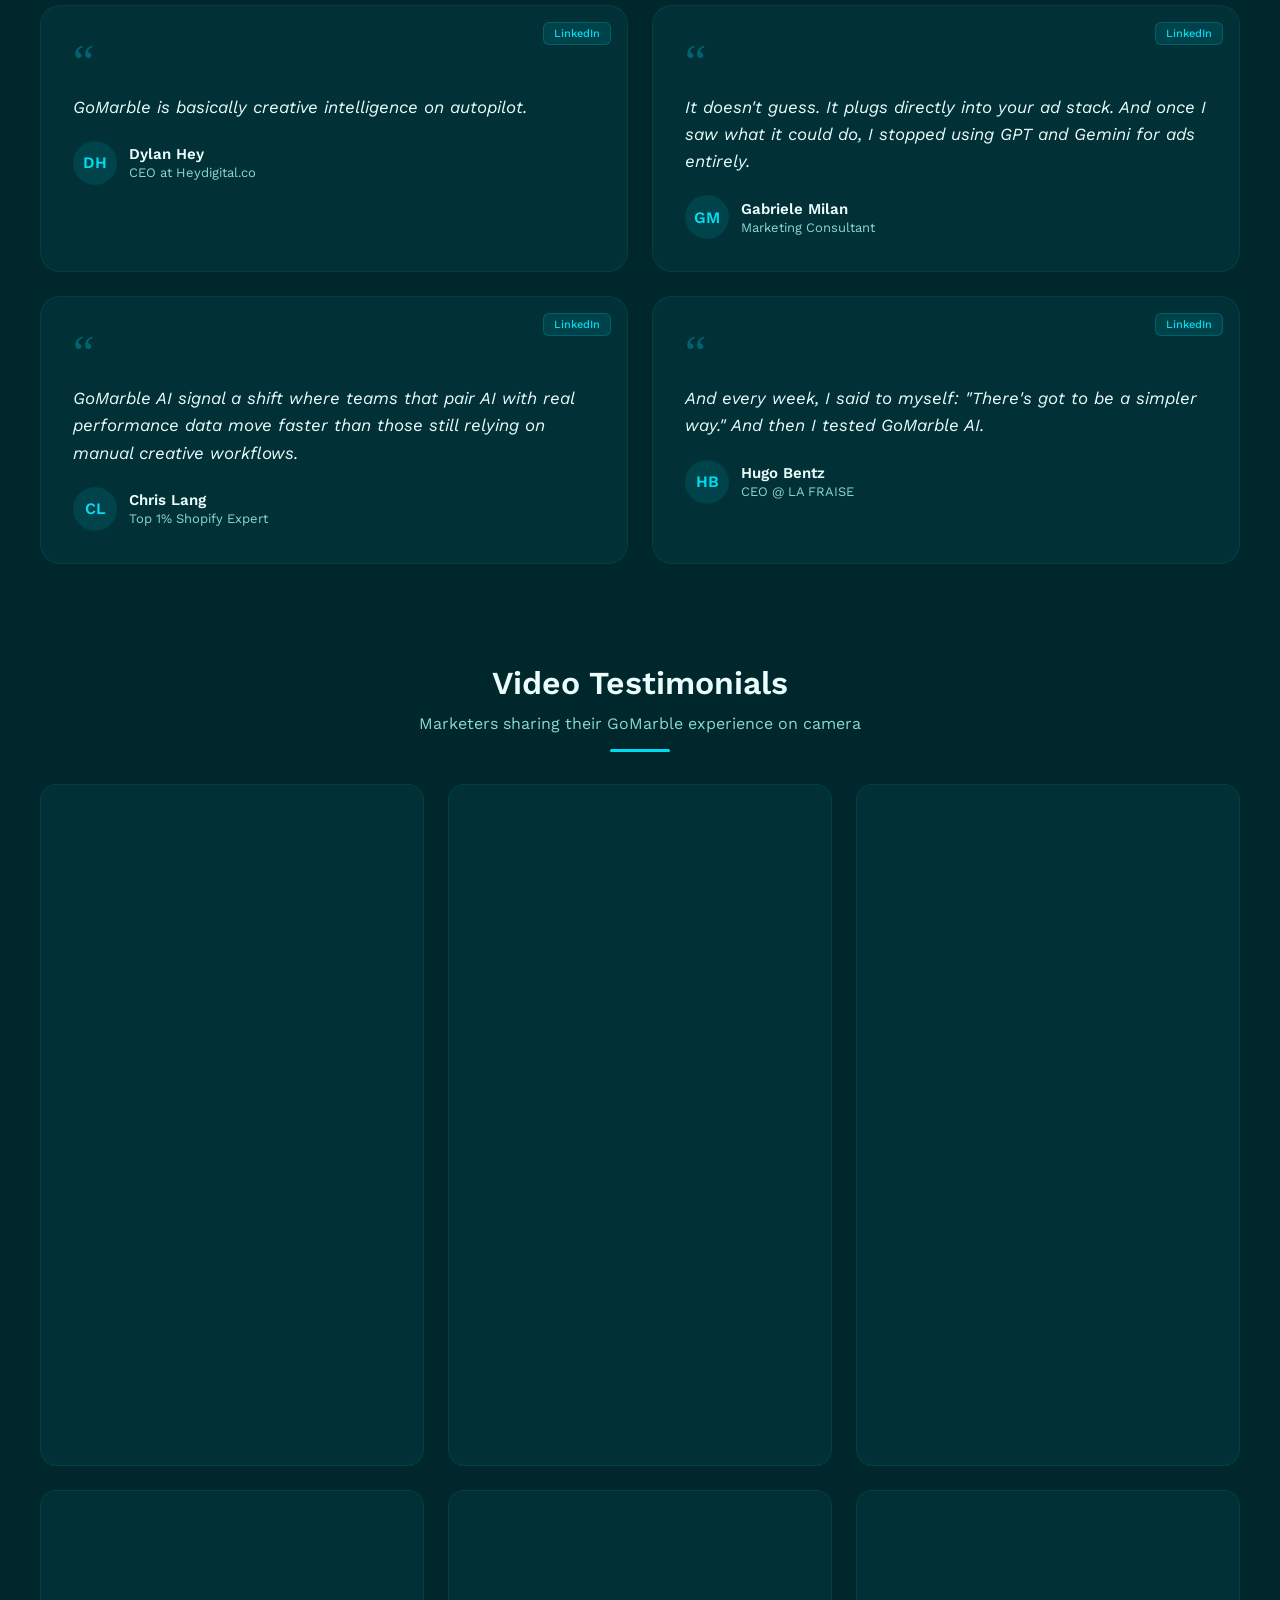
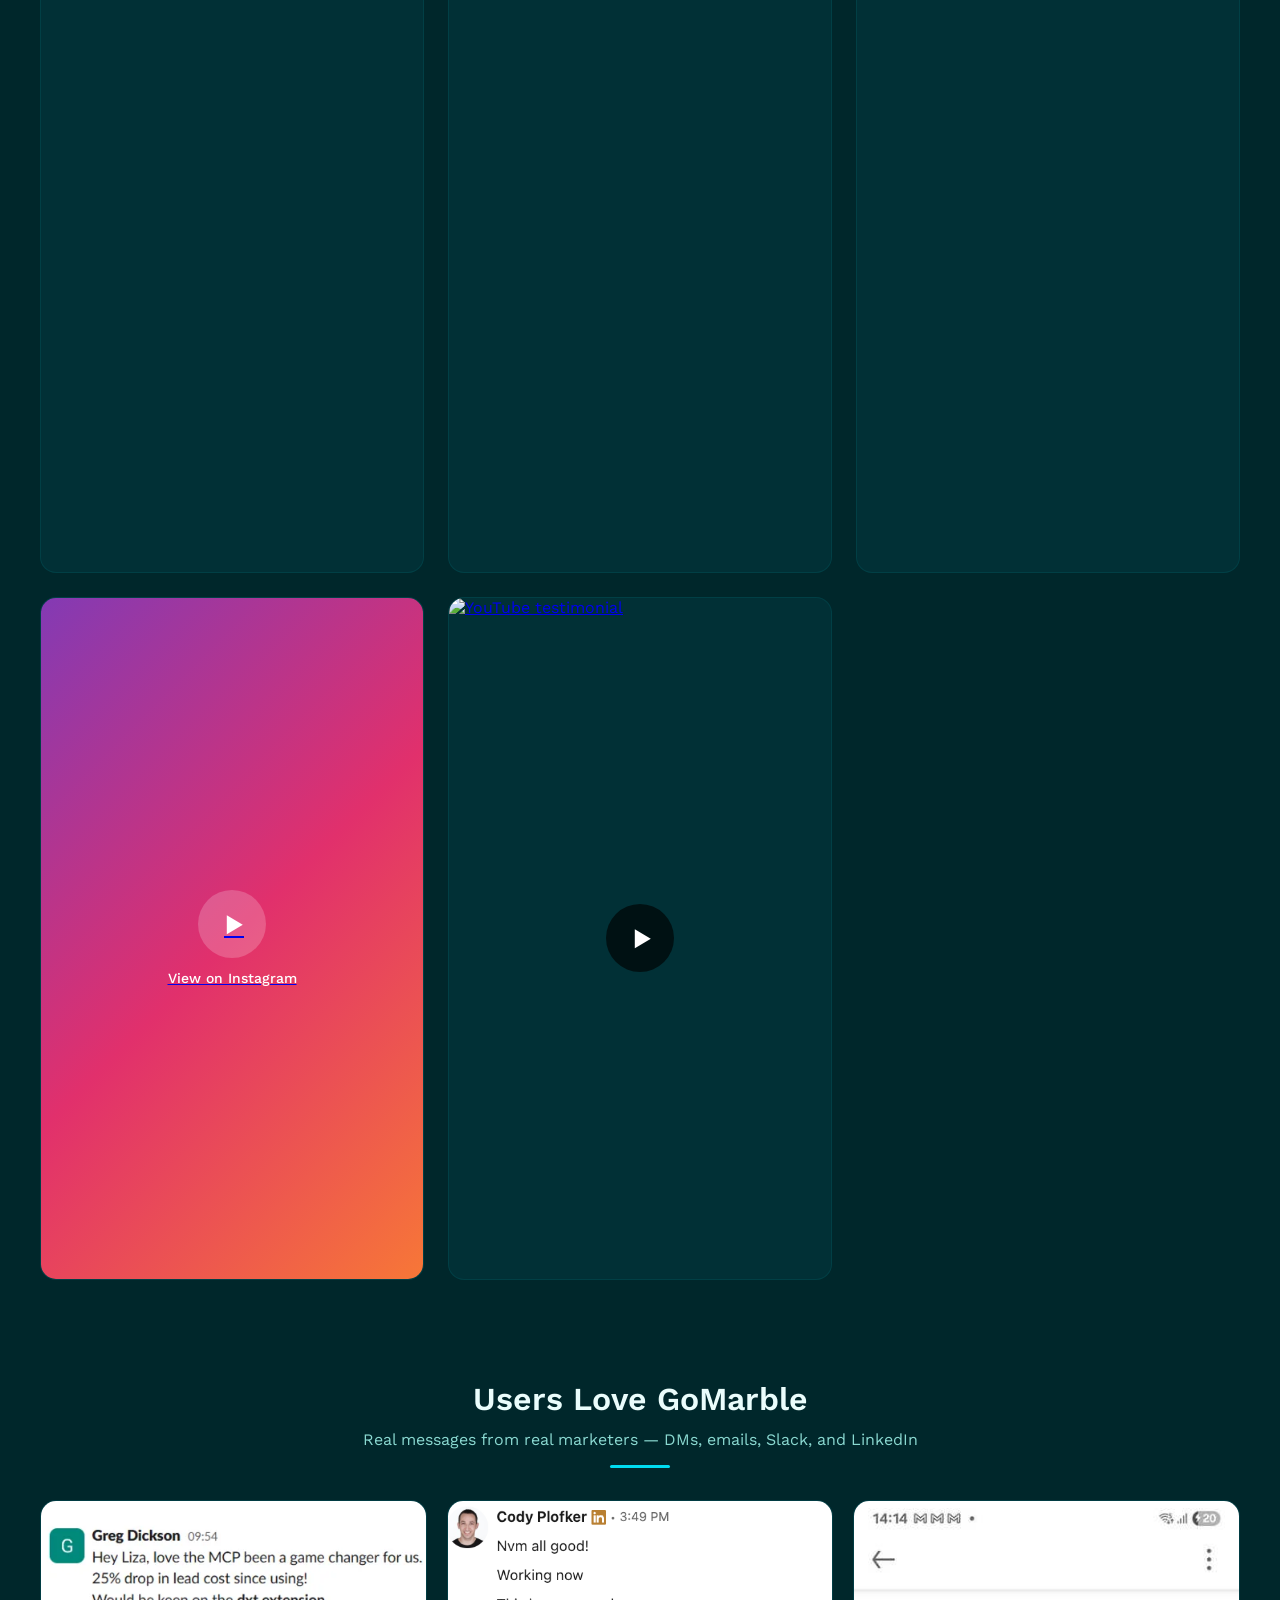
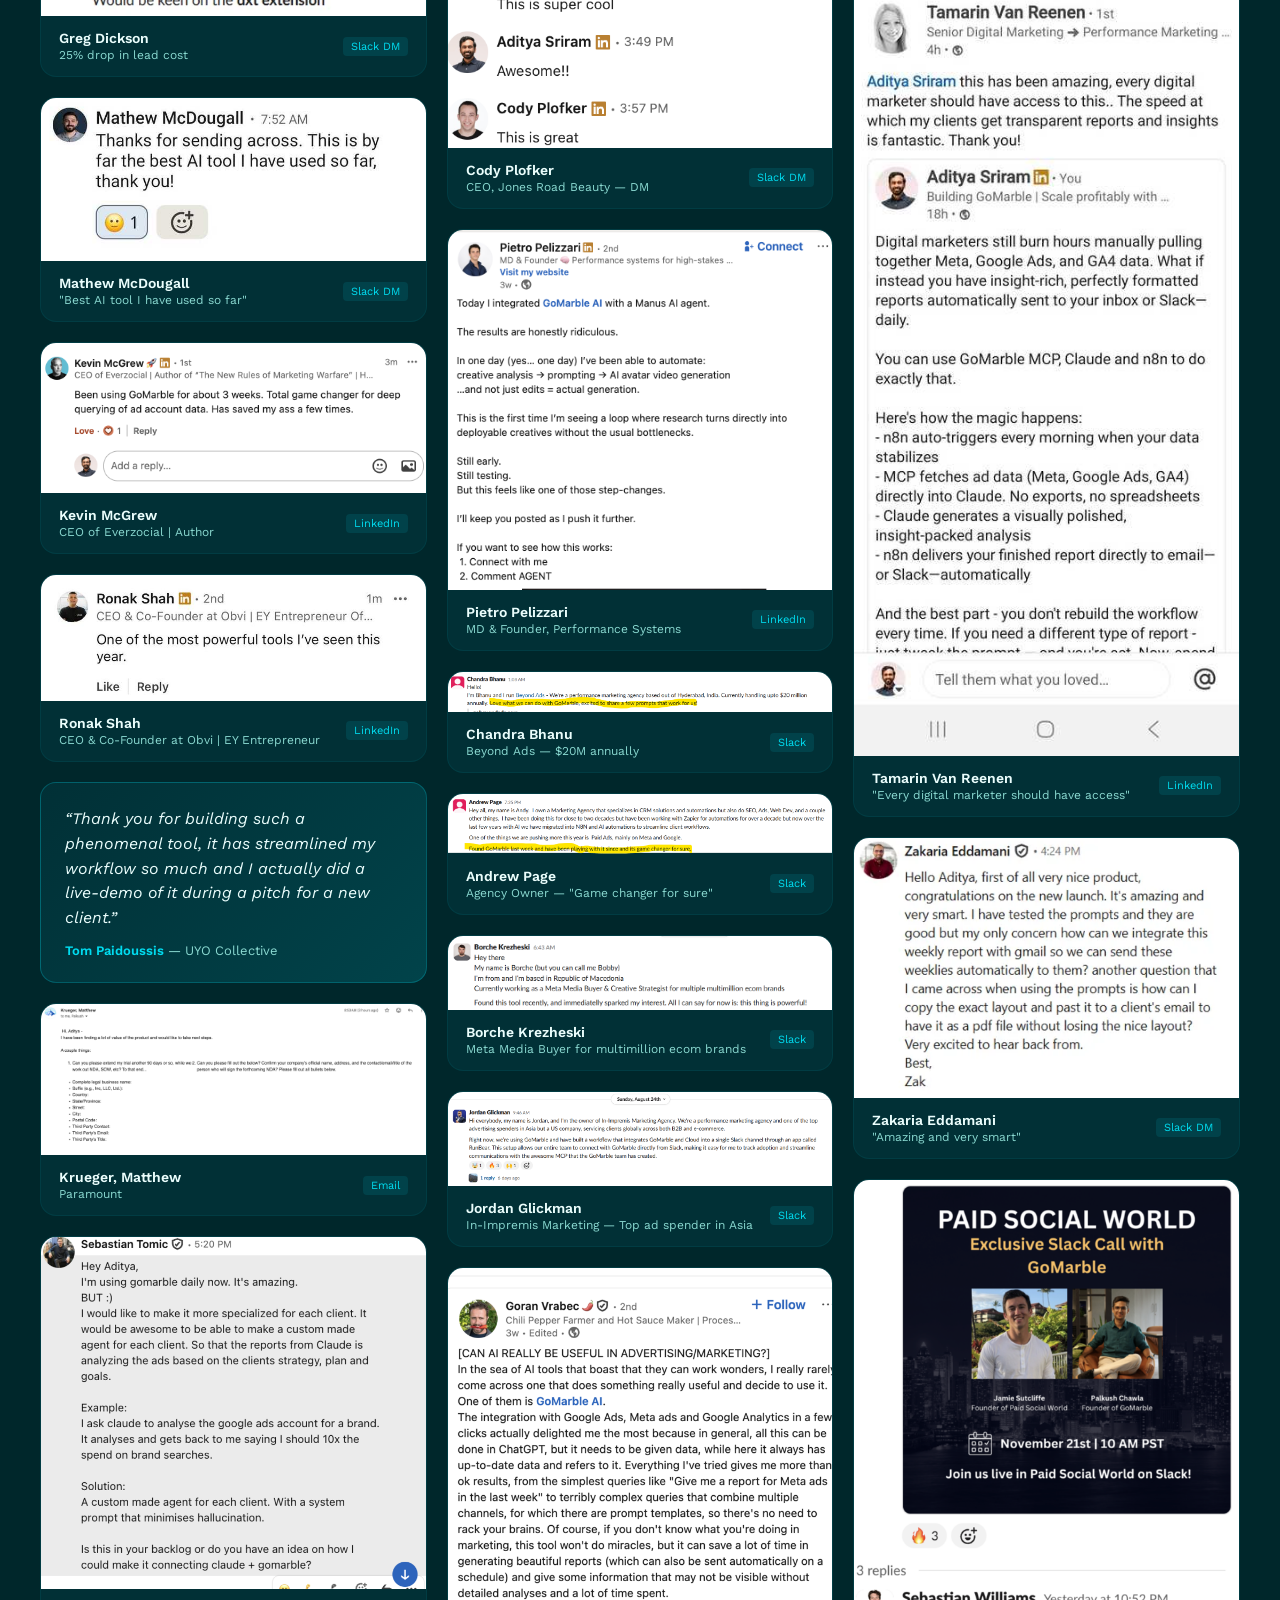
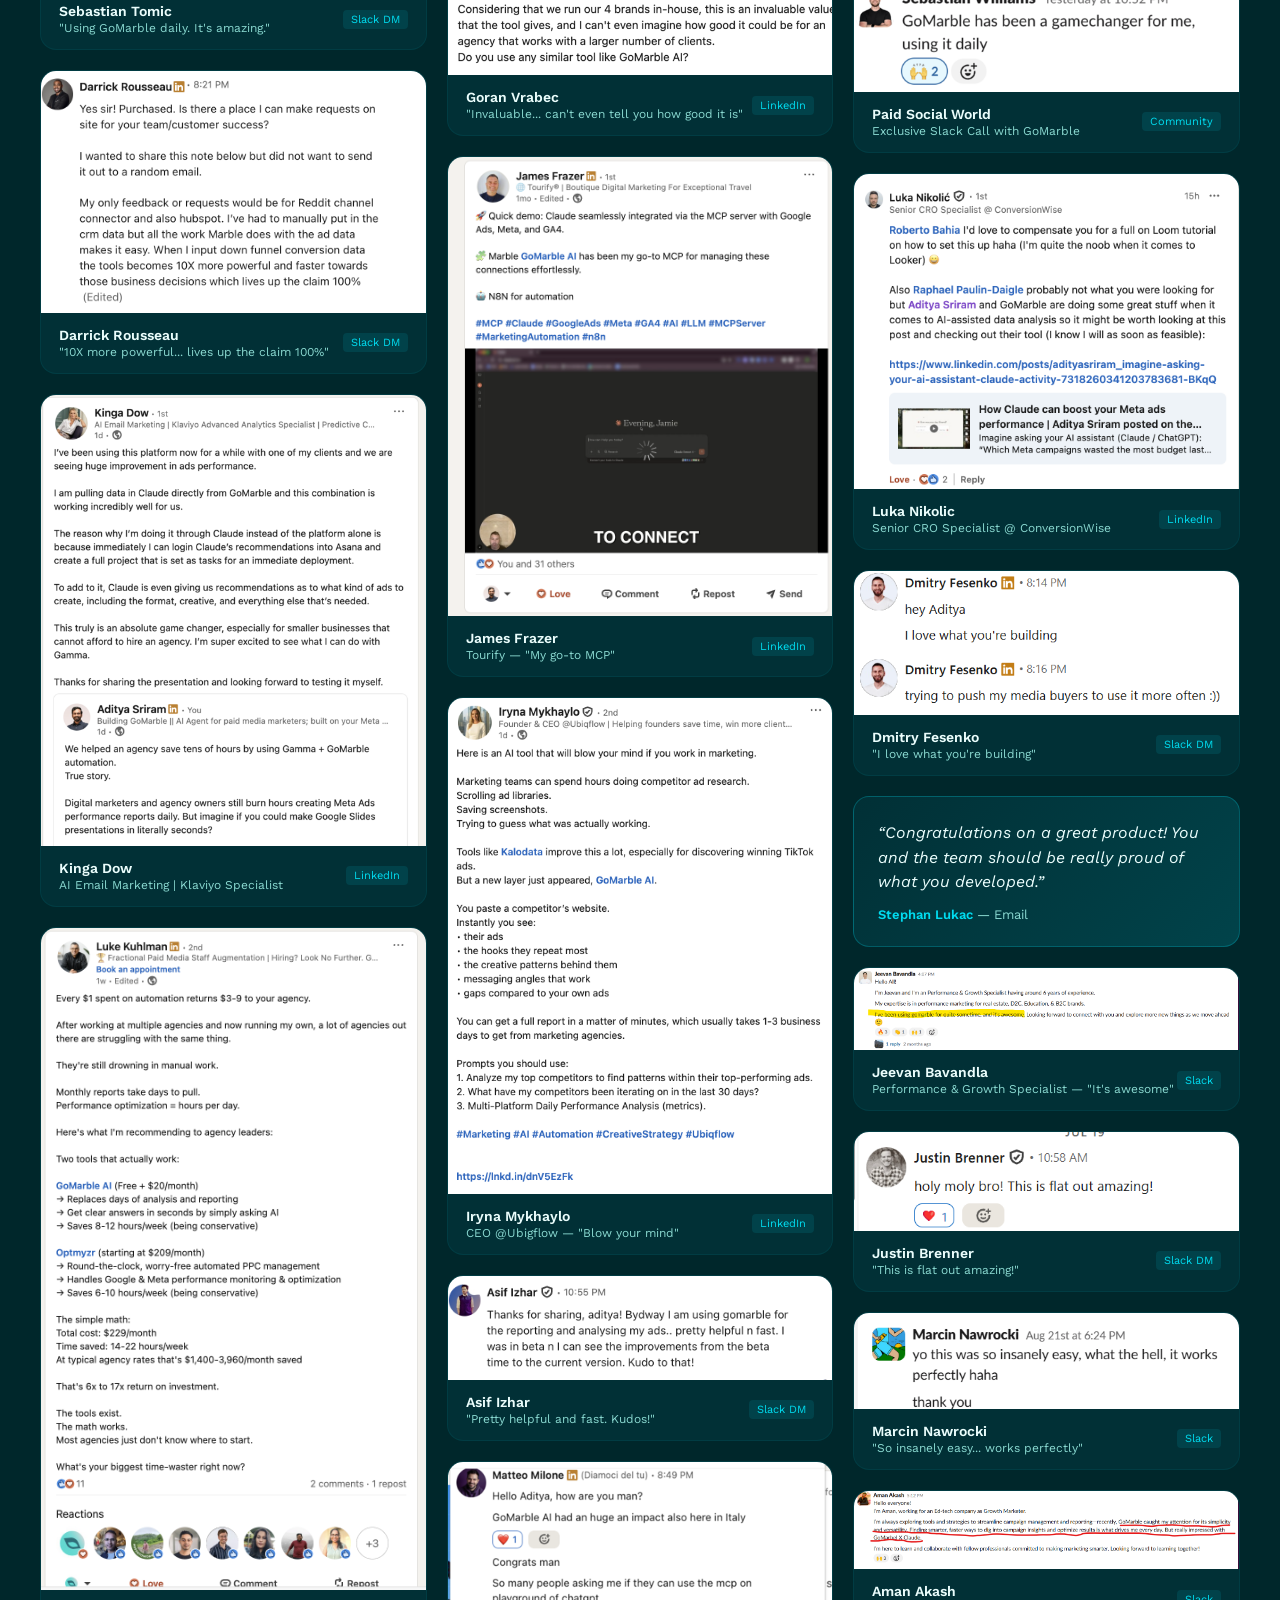
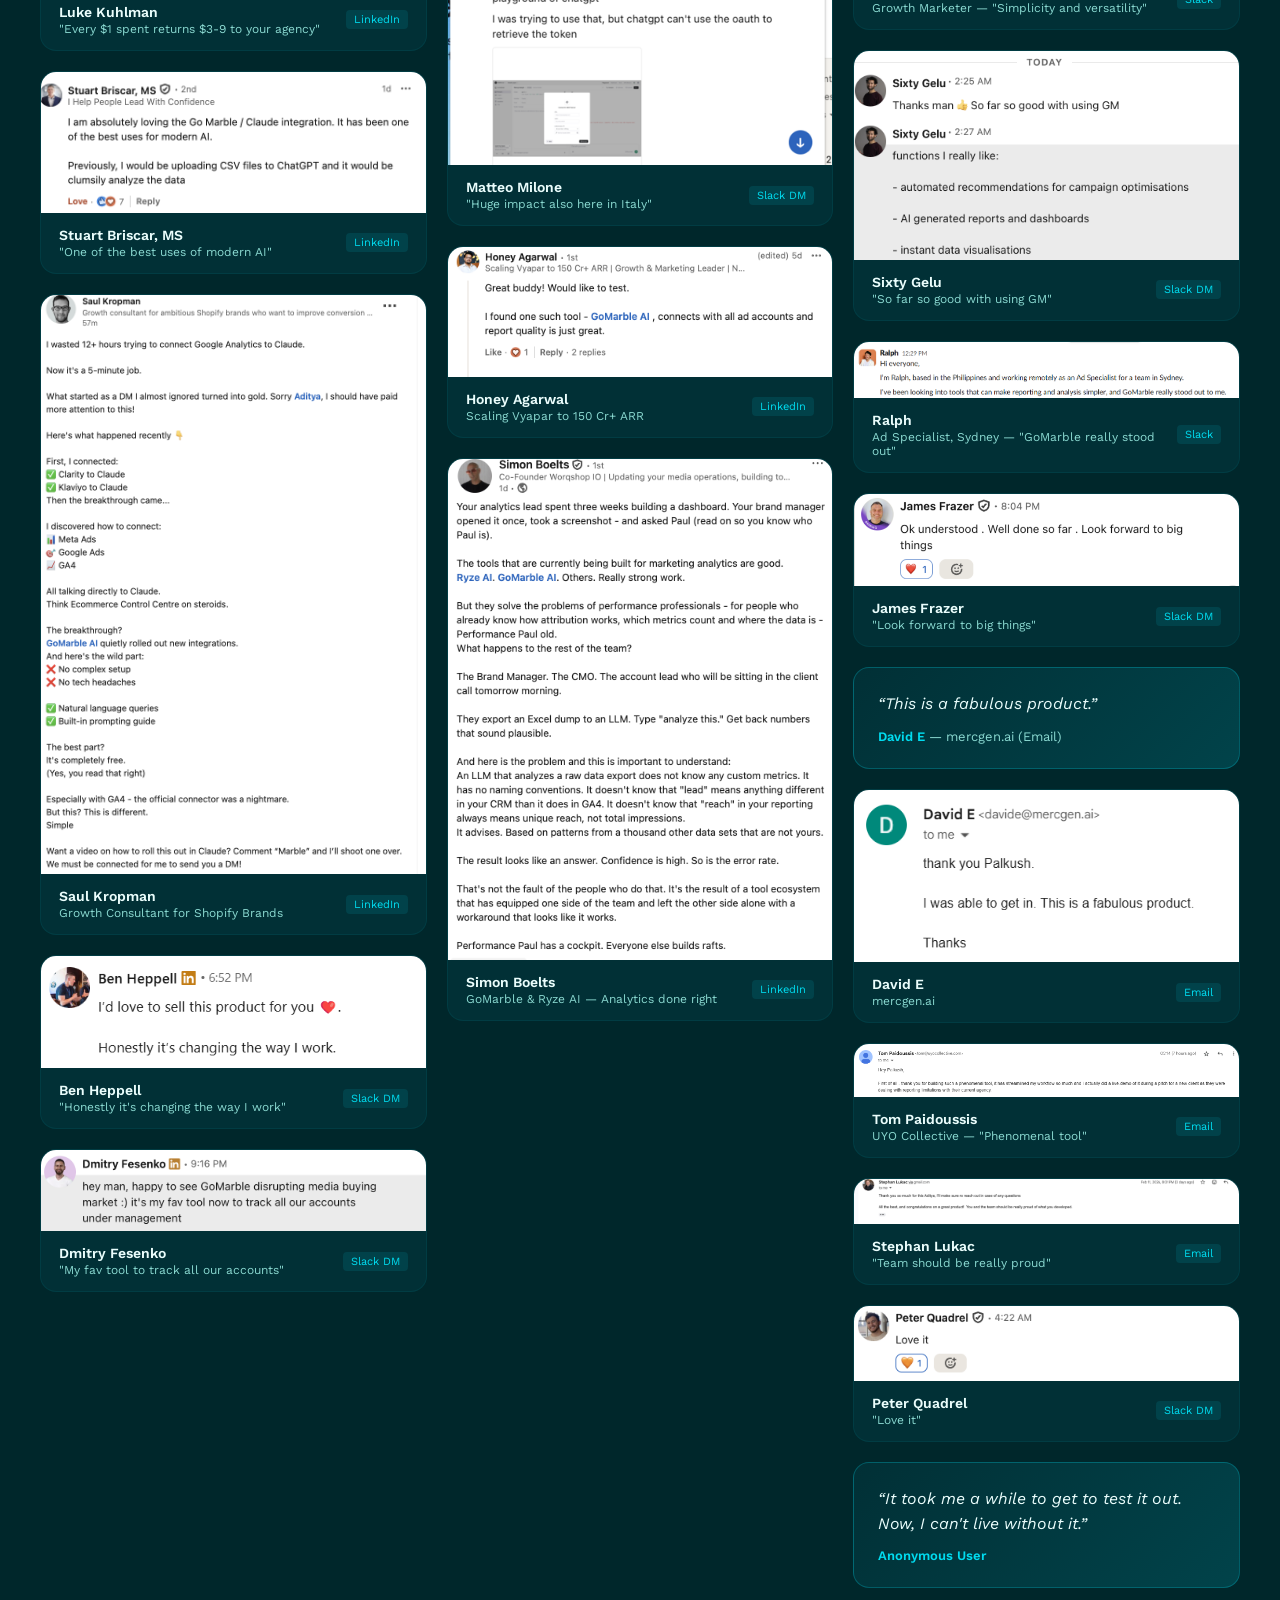
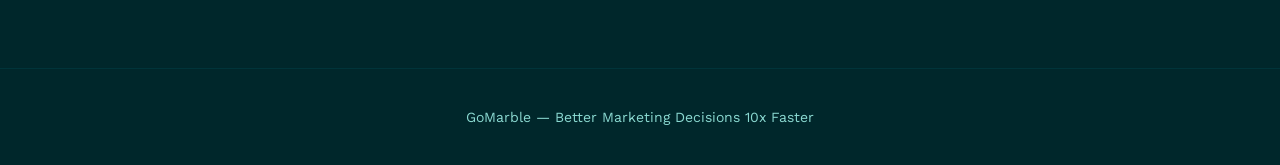
==== commit 21bfec9c: "Add GoMarble logo as favicon" ====
--- a/index.html
+++ b/index.html
@@ -3,6 +3,7 @@
 <head>
 <meta charset="UTF-8">
 <meta name="viewport" content="width=device-width, initial-scale=1.0">
+<link rel="icon" type="image/svg+xml" href="favicon.svg">
 <title>GoMarble — Wall of Love</title>
 <link href="https://fonts.googleapis.com/css2?family=Work+Sans:wght@400;500;600;700&display=swap" rel="stylesheet">
 <style>
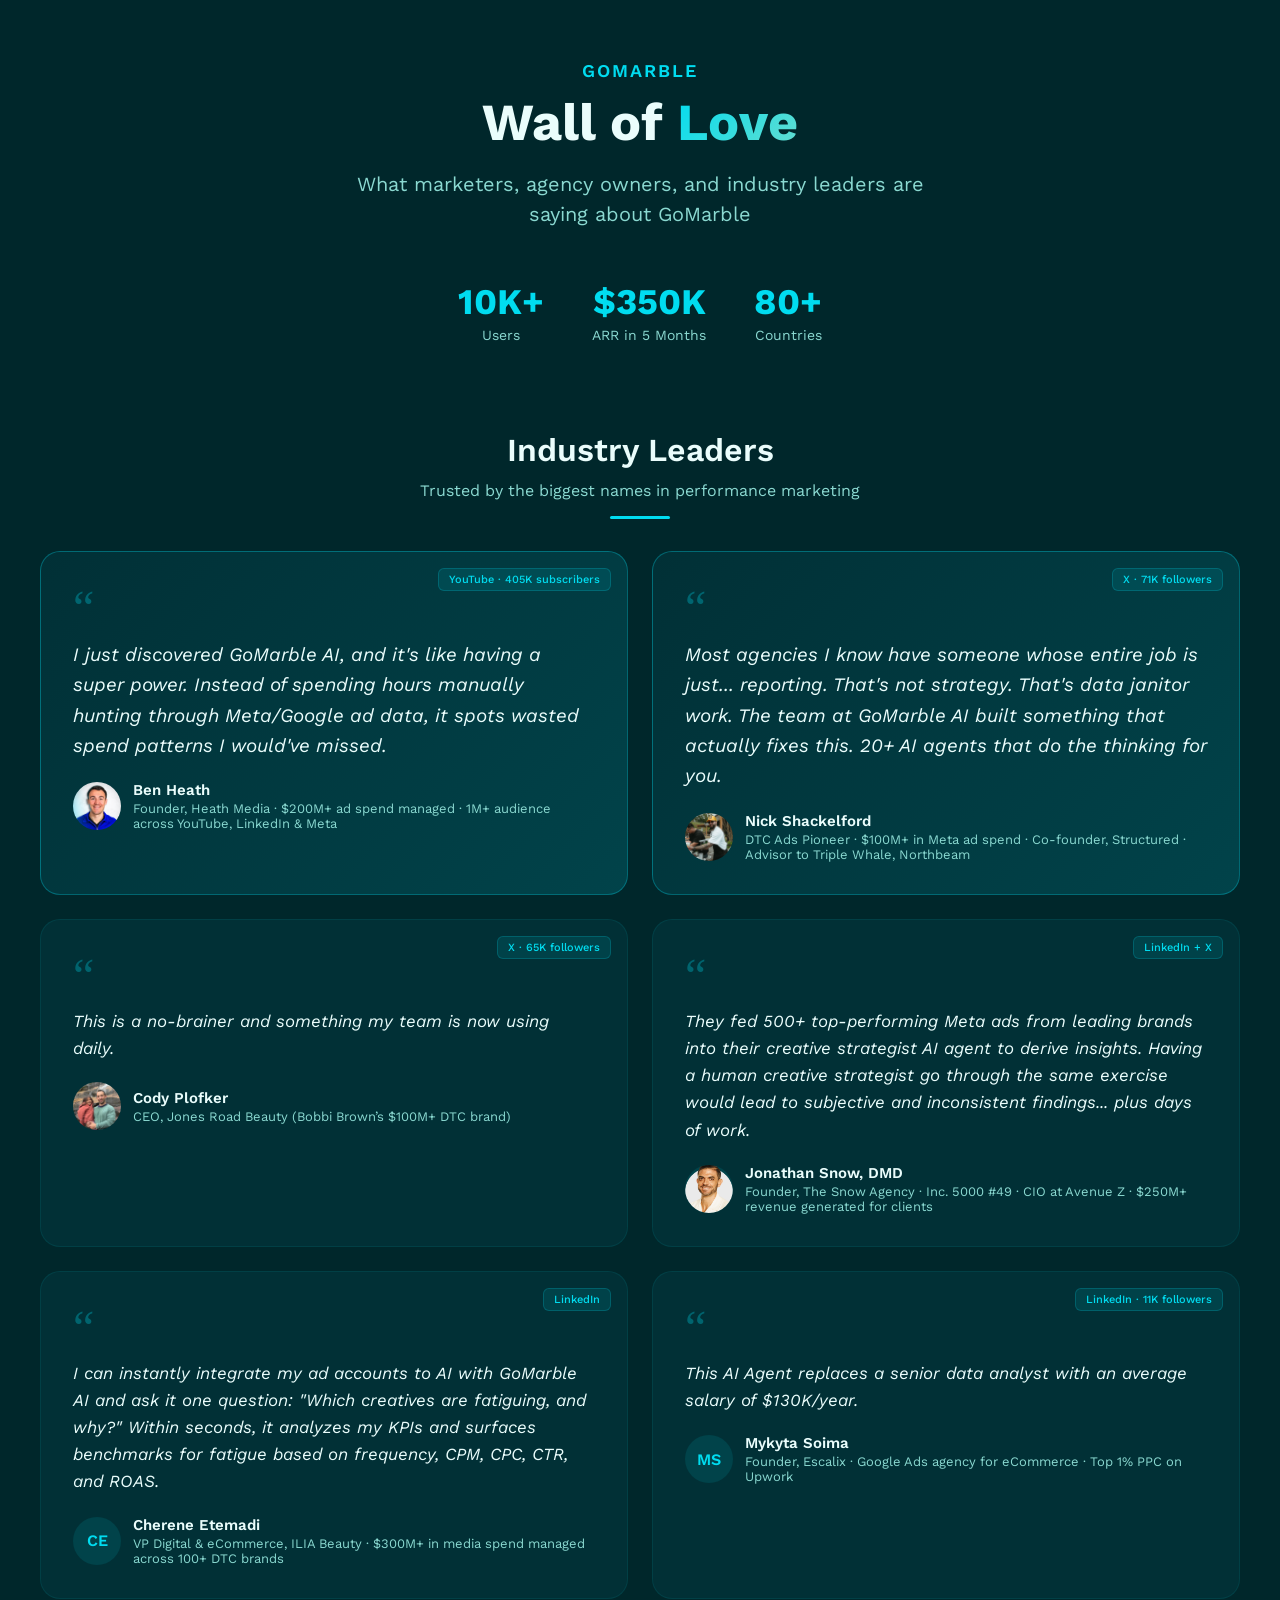
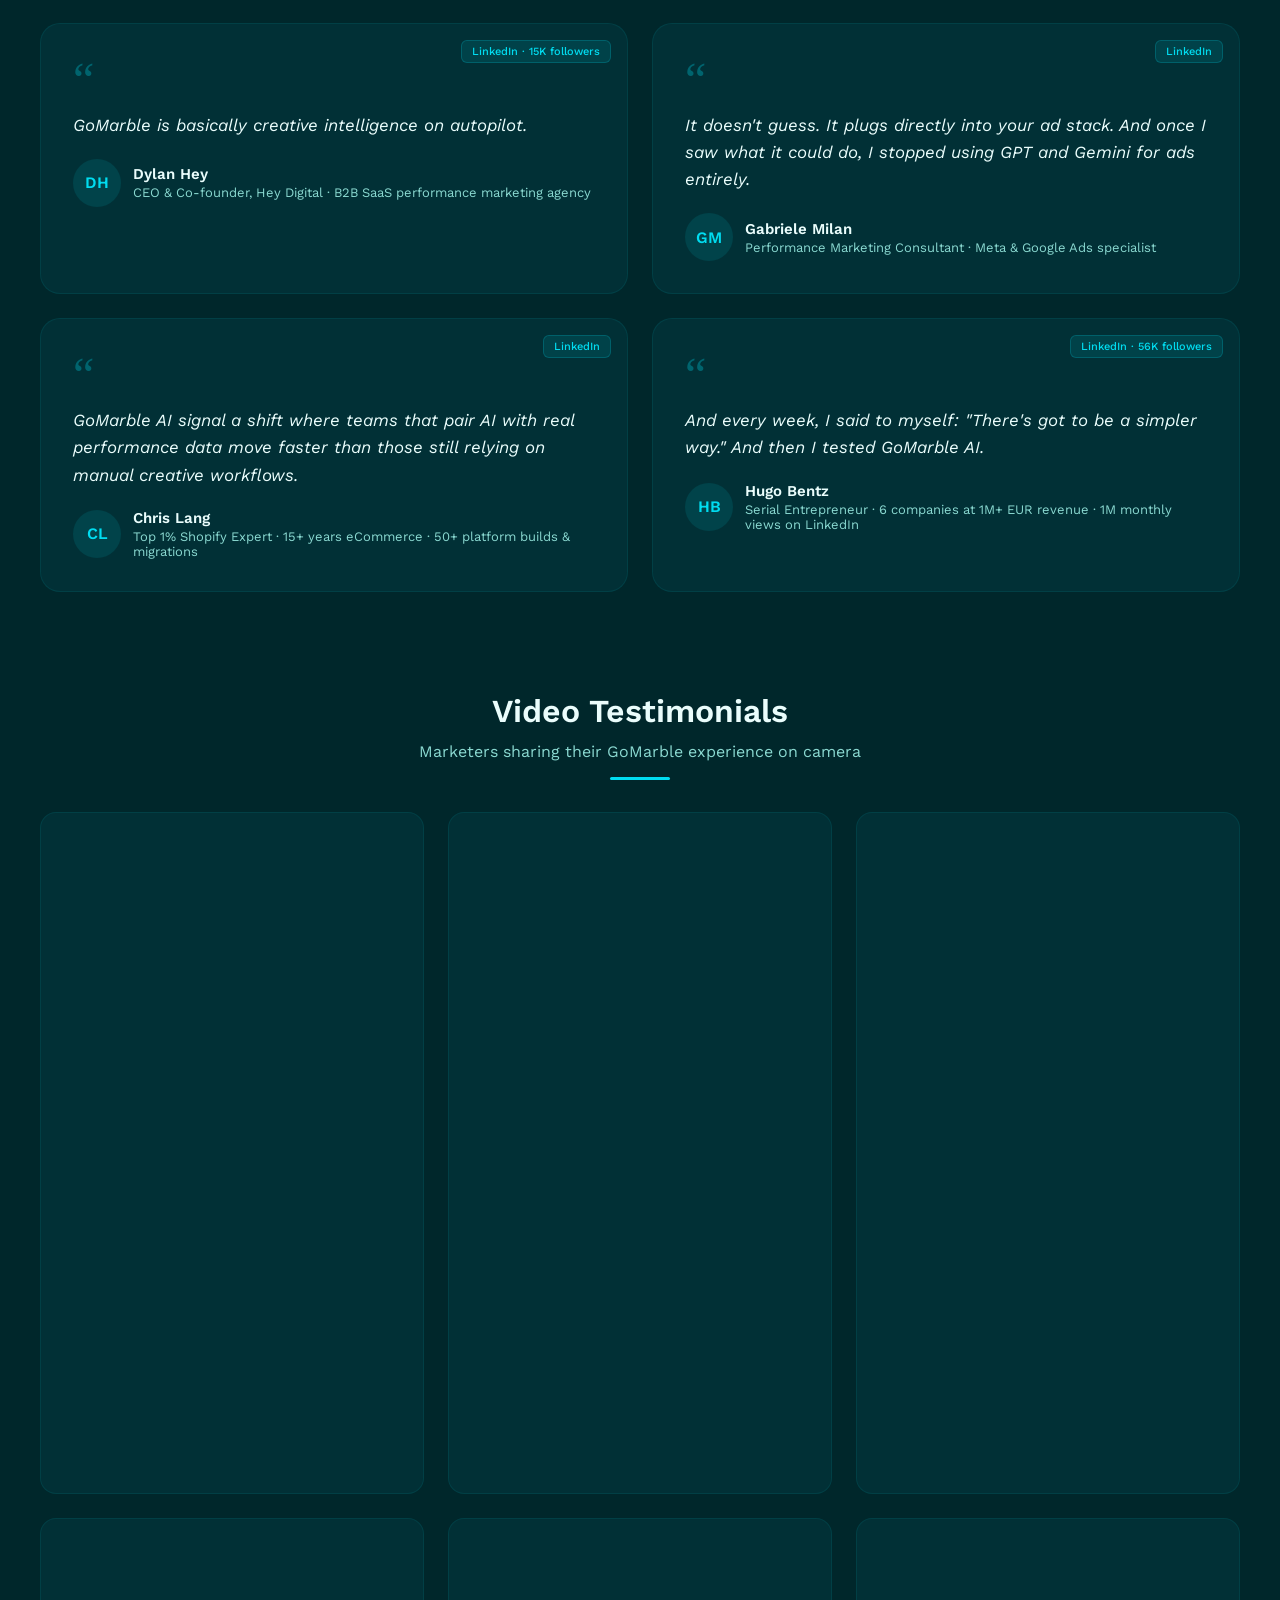
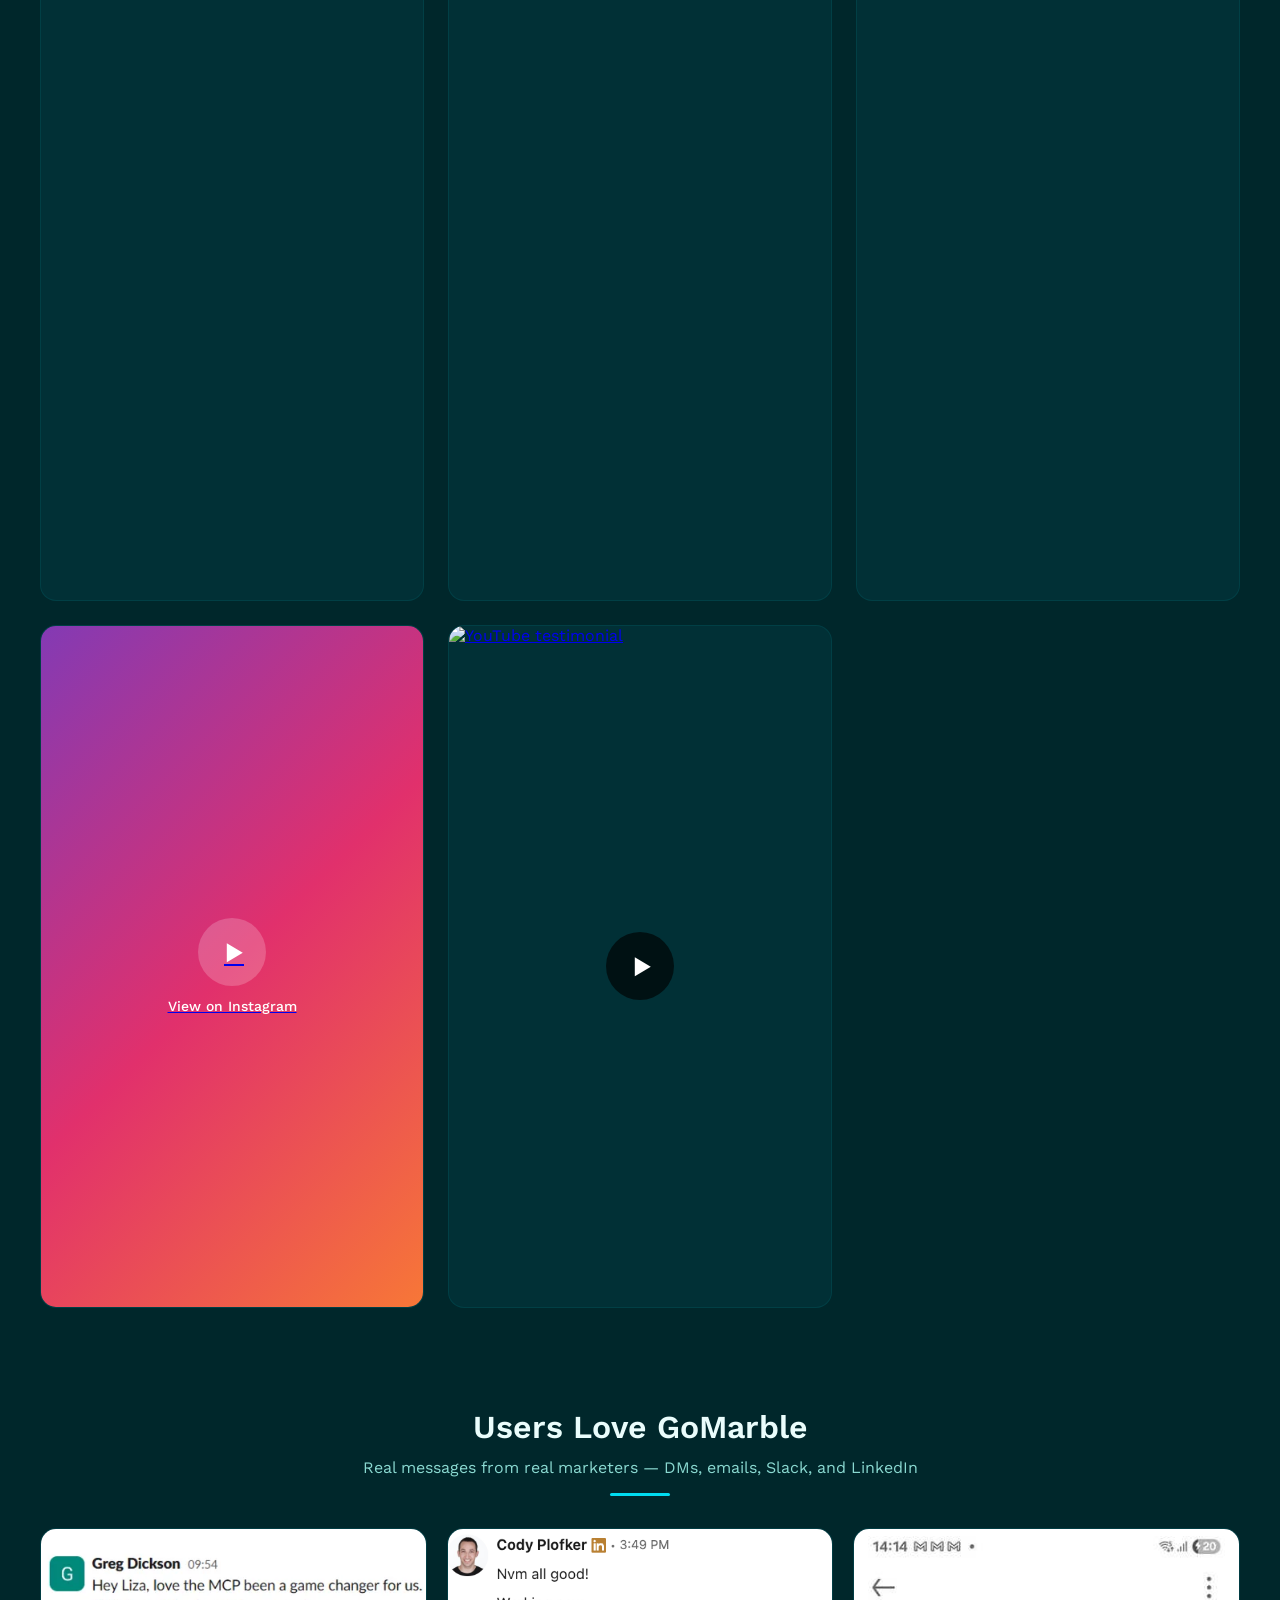
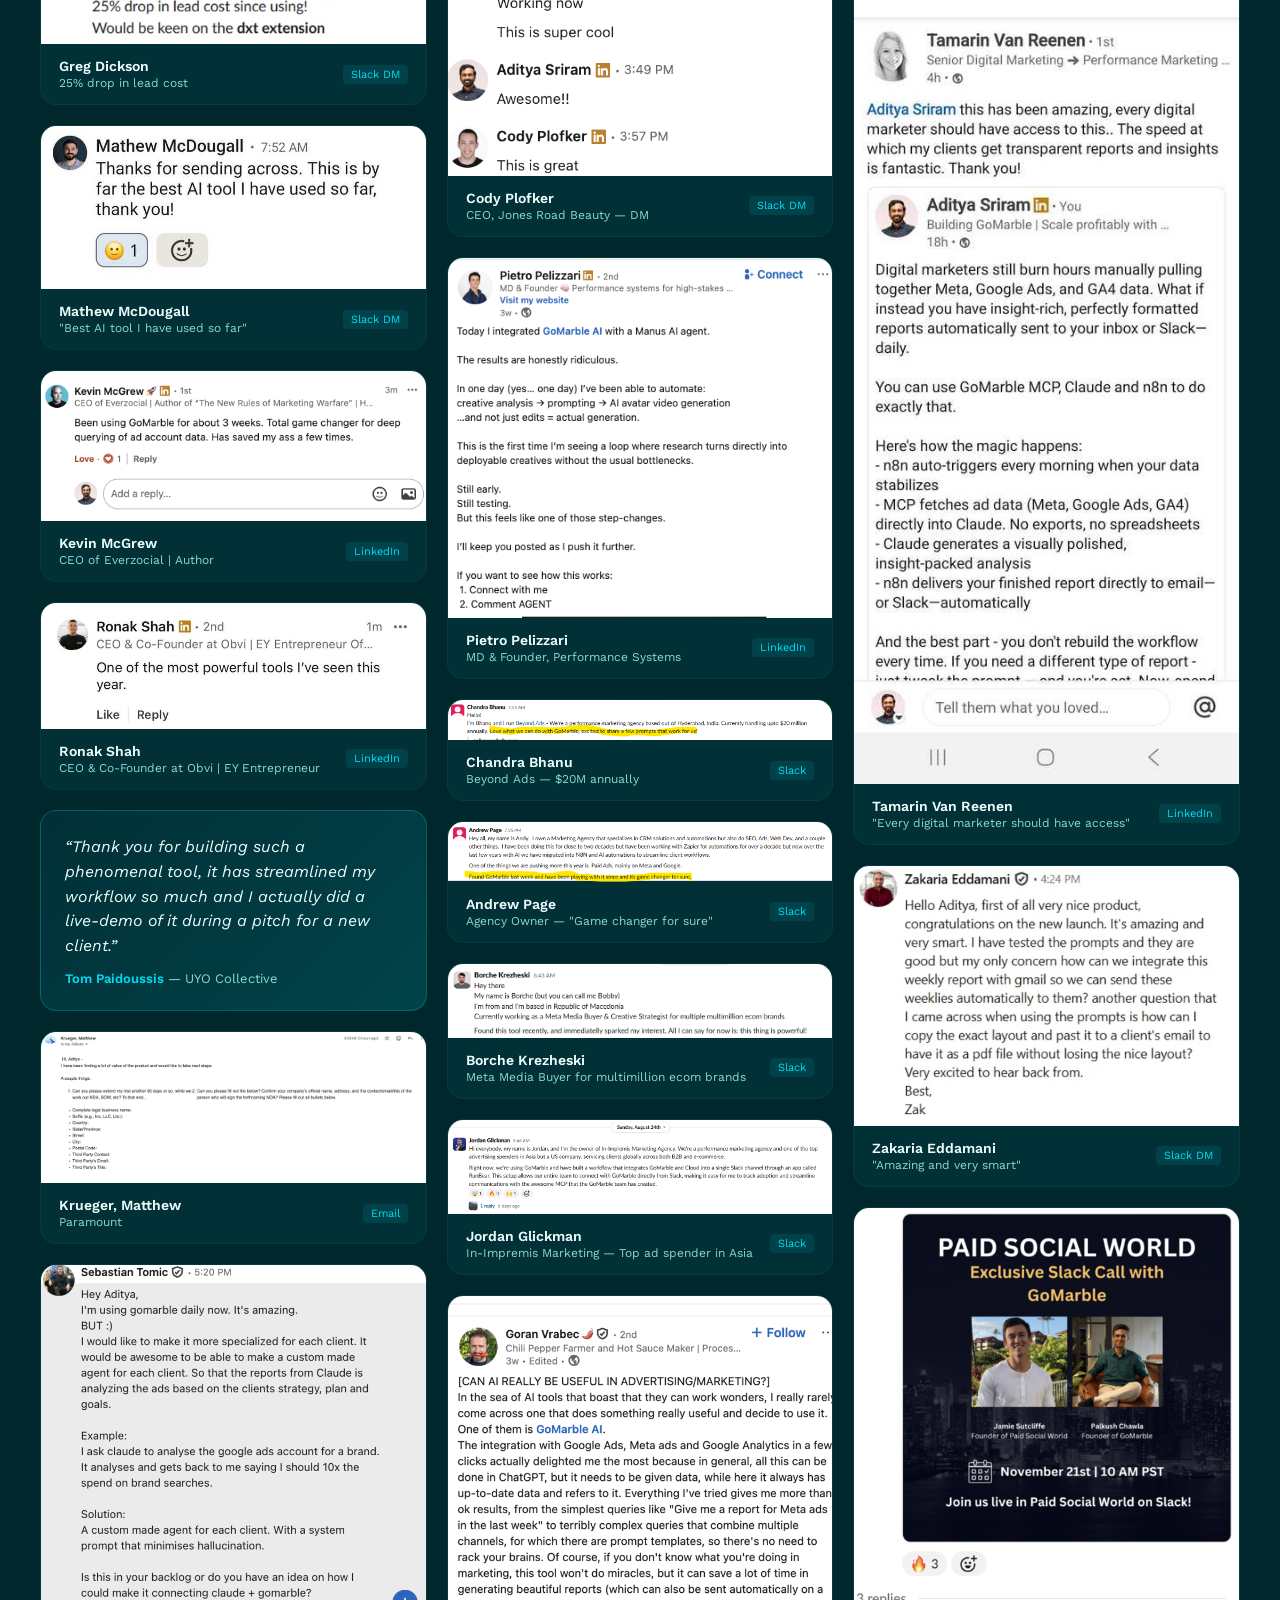
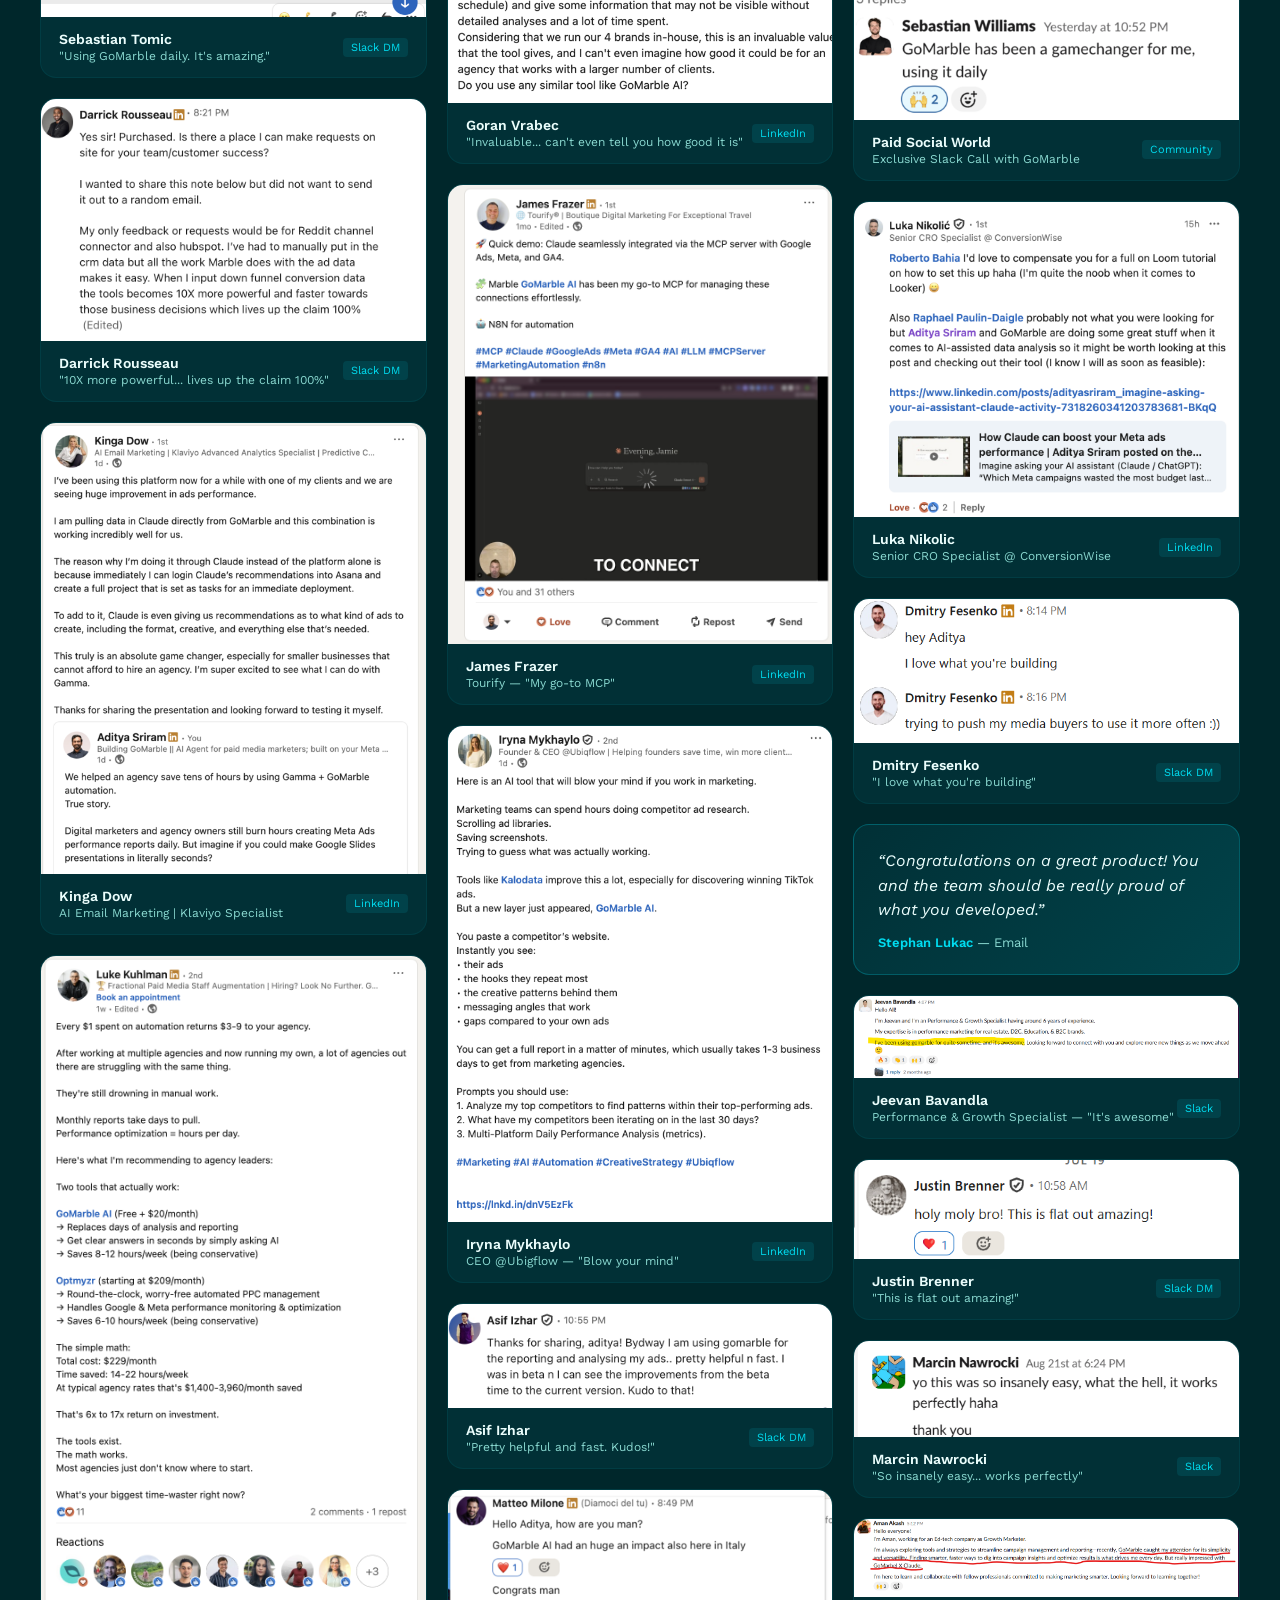
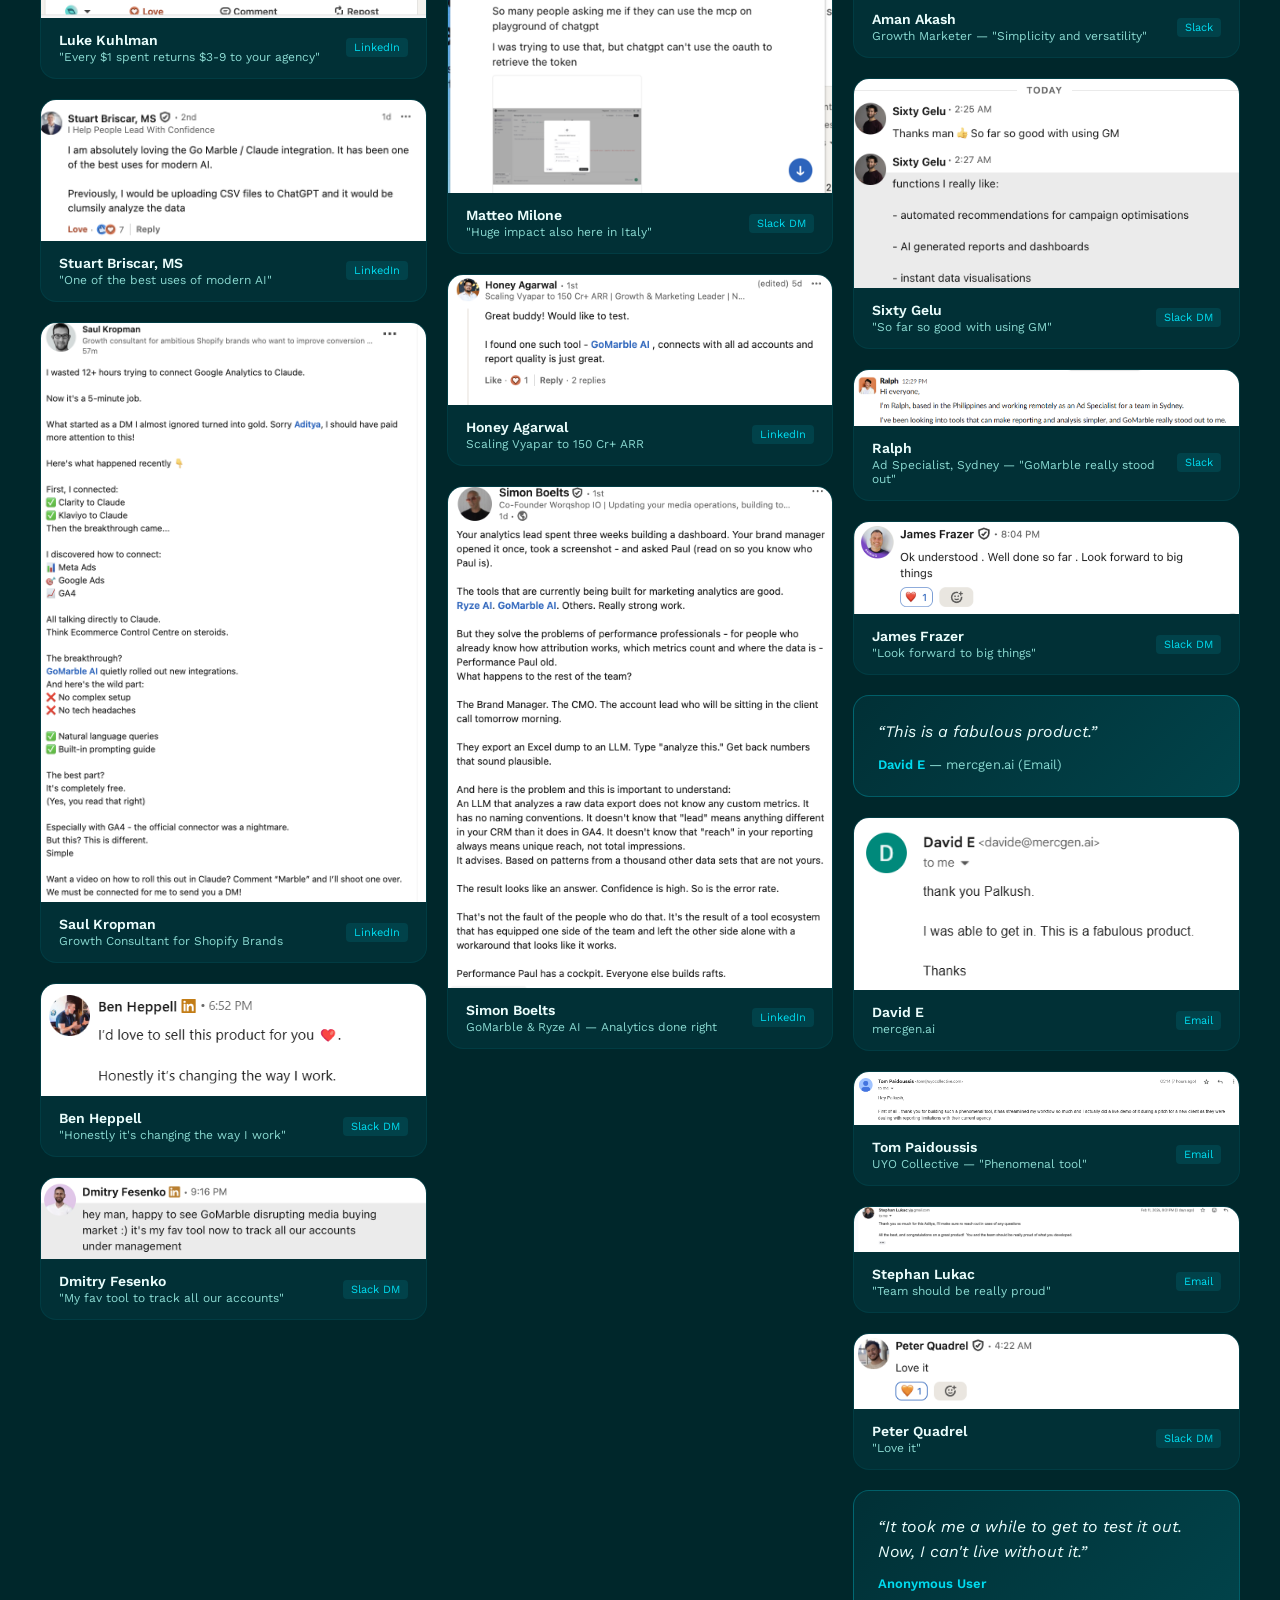
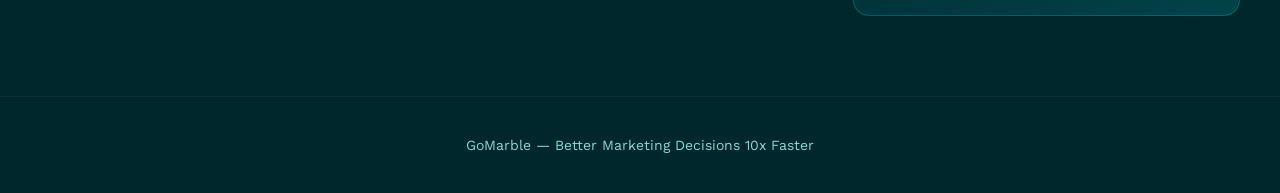
==== commit e5426778: "Add influencer headshots and upgrade credentials for VC audience" ====
--- a/index.html
+++ b/index.html
@@ -139,8 +139,8 @@
     gap: 12px;
   }
   .influencer-card .avatar {
-    width: 44px;
-    height: 44px;
+    width: 48px;
+    height: 48px;
     border-radius: 50%;
     background: #01434A;
     display: flex;
@@ -150,6 +150,12 @@
     font-size: 16px;
     color: #00DCF0;
     flex-shrink: 0;
+    overflow: hidden;
+  }
+  .influencer-card .avatar img {
+    width: 100%;
+    height: 100%;
+    object-fit: cover;
   }
   .influencer-card .name {
     font-size: 15px;
@@ -407,42 +413,42 @@
 
   <!-- 1. Ben Heath -->
   <div class="influencer-card hero">
-    <div class="platform-badge">LinkedIn</div>
+    <div class="platform-badge">YouTube &middot; 405K subscribers</div>
     <div class="quote-mark">&ldquo;</div>
     <div class="quote">I just discovered GoMarble AI, and it's like having a super power. Instead of spending hours manually hunting through Meta/Google ad data, it spots wasted spend patterns I would've missed.</div>
     <div class="attribution">
-      <div class="avatar">BH</div>
+      <div class="avatar"><img src="headshots/ben-heath.jpg" alt="Ben Heath"></div>
       <div>
         <div class="name">Ben Heath</div>
-        <div class="role">Paid Ads Expert | $200M+ in managed ad spend</div>
+        <div class="role">Founder, Heath Media &middot; $200M+ ad spend managed &middot; 1M+ audience across YouTube, LinkedIn &amp; Meta</div>
       </div>
     </div>
   </div>
 
   <!-- 2. Nick Shackelford -->
   <div class="influencer-card hero">
-    <div class="platform-badge">LinkedIn</div>
+    <div class="platform-badge">X &middot; 71K followers</div>
     <div class="quote-mark">&ldquo;</div>
     <div class="quote">Most agencies I know have someone whose entire job is just... reporting. That's not strategy. That's data janitor work. The team at GoMarble AI built something that actually fixes this. 20+ AI agents that do the thinking for you.</div>
     <div class="attribution">
-      <div class="avatar">NS</div>
+      <div class="avatar"><img src="headshots/nick-shackelford.jpg" alt="Nick Shackelford"></div>
       <div>
         <div class="name">Nick Shackelford</div>
-        <div class="role">Partner @ Drinkbrez.com</div>
+        <div class="role">DTC Ads Pioneer &middot; $100M+ in Meta ad spend &middot; Co-founder, Structured &middot; Advisor to Triple Whale, Northbeam</div>
       </div>
     </div>
   </div>
 
   <!-- 3. Cody Plofker -->
   <div class="influencer-card">
-    <div class="platform-badge">LinkedIn</div>
+    <div class="platform-badge">X &middot; 65K followers</div>
     <div class="quote-mark">&ldquo;</div>
     <div class="quote">This is a no-brainer and something my team is now using daily.</div>
     <div class="attribution">
-      <div class="avatar">CP</div>
+      <div class="avatar"><img src="headshots/cody-plofker.jpg" alt="Cody Plofker"></div>
       <div>
         <div class="name">Cody Plofker</div>
-        <div class="role">CEO, Jones Road Beauty</div>
+        <div class="role">CEO, Jones Road Beauty (Bobbi Brown&rsquo;s $100M+ DTC brand)</div>
       </div>
     </div>
   </div>
@@ -453,10 +459,10 @@
     <div class="quote-mark">&ldquo;</div>
     <div class="quote">They fed 500+ top-performing Meta ads from leading brands into their creative strategist AI agent to derive insights. Having a human creative strategist go through the same exercise would lead to subjective and inconsistent findings... plus days of work.</div>
     <div class="attribution">
-      <div class="avatar">JS</div>
+      <div class="avatar"><img src="headshots/jonathan-snow.png" alt="Jonathan Snow"></div>
       <div>
-        <div class="name">Jonathan Snow</div>
-        <div class="role">Cofounder of The Snow Agency (Inc. 5000)</div>
+        <div class="name">Jonathan Snow, DMD</div>
+        <div class="role">Founder, The Snow Agency &middot; Inc. 5000 #49 &middot; CIO at Avenue Z &middot; $250M+ revenue generated for clients</div>
       </div>
     </div>
   </div>
@@ -470,35 +476,35 @@
       <div class="avatar">CE</div>
       <div>
         <div class="name">Cherene Etemadi</div>
-        <div class="role">CEO @ Growth Capital</div>
+        <div class="role">VP Digital &amp; eCommerce, ILIA Beauty &middot; $300M+ in media spend managed across 100+ DTC brands</div>
       </div>
     </div>
   </div>
 
   <!-- 6. Mykyta -->
   <div class="influencer-card">
-    <div class="platform-badge">LinkedIn</div>
+    <div class="platform-badge">LinkedIn &middot; 11K followers</div>
     <div class="quote-mark">&ldquo;</div>
     <div class="quote">This AI Agent replaces a senior data analyst with an average salary of $130K/year.</div>
     <div class="attribution">
       <div class="avatar">MS</div>
       <div>
         <div class="name">Mykyta Soima</div>
-        <div class="role">Founder @ Escalix</div>
+        <div class="role">Founder, Escalix &middot; Google Ads agency for eCommerce &middot; Top 1% PPC on Upwork</div>
       </div>
     </div>
   </div>
 
   <!-- 7. Dylan Hey -->
   <div class="influencer-card">
-    <div class="platform-badge">LinkedIn</div>
+    <div class="platform-badge">LinkedIn &middot; 15K followers</div>
     <div class="quote-mark">&ldquo;</div>
     <div class="quote">GoMarble is basically creative intelligence on autopilot.</div>
     <div class="attribution">
       <div class="avatar">DH</div>
       <div>
         <div class="name">Dylan Hey</div>
-        <div class="role">CEO at Heydigital.co</div>
+        <div class="role">CEO &amp; Co-founder, Hey Digital &middot; B2B SaaS performance marketing agency</div>
       </div>
     </div>
   </div>
@@ -512,7 +518,7 @@
       <div class="avatar">GM</div>
       <div>
         <div class="name">Gabriele Milan</div>
-        <div class="role">Marketing Consultant</div>
+        <div class="role">Performance Marketing Consultant &middot; Meta &amp; Google Ads specialist</div>
       </div>
     </div>
   </div>
@@ -526,21 +532,21 @@
       <div class="avatar">CL</div>
       <div>
         <div class="name">Chris Lang</div>
-        <div class="role">Top 1% Shopify Expert</div>
+        <div class="role">Top 1% Shopify Expert &middot; 15+ years eCommerce &middot; 50+ platform builds &amp; migrations</div>
       </div>
     </div>
   </div>
 
   <!-- 10. Hugo -->
   <div class="influencer-card">
-    <div class="platform-badge">LinkedIn</div>
+    <div class="platform-badge">LinkedIn &middot; 56K followers</div>
     <div class="quote-mark">&ldquo;</div>
     <div class="quote">And every week, I said to myself: "There's got to be a simpler way." And then I tested GoMarble AI.</div>
     <div class="attribution">
       <div class="avatar">HB</div>
       <div>
         <div class="name">Hugo Bentz</div>
-        <div class="role">CEO @ LA FRAISE</div>
+        <div class="role">Serial Entrepreneur &middot; 6 companies at 1M+ EUR revenue &middot; 1M monthly views on LinkedIn</div>
       </div>
     </div>
   </div>
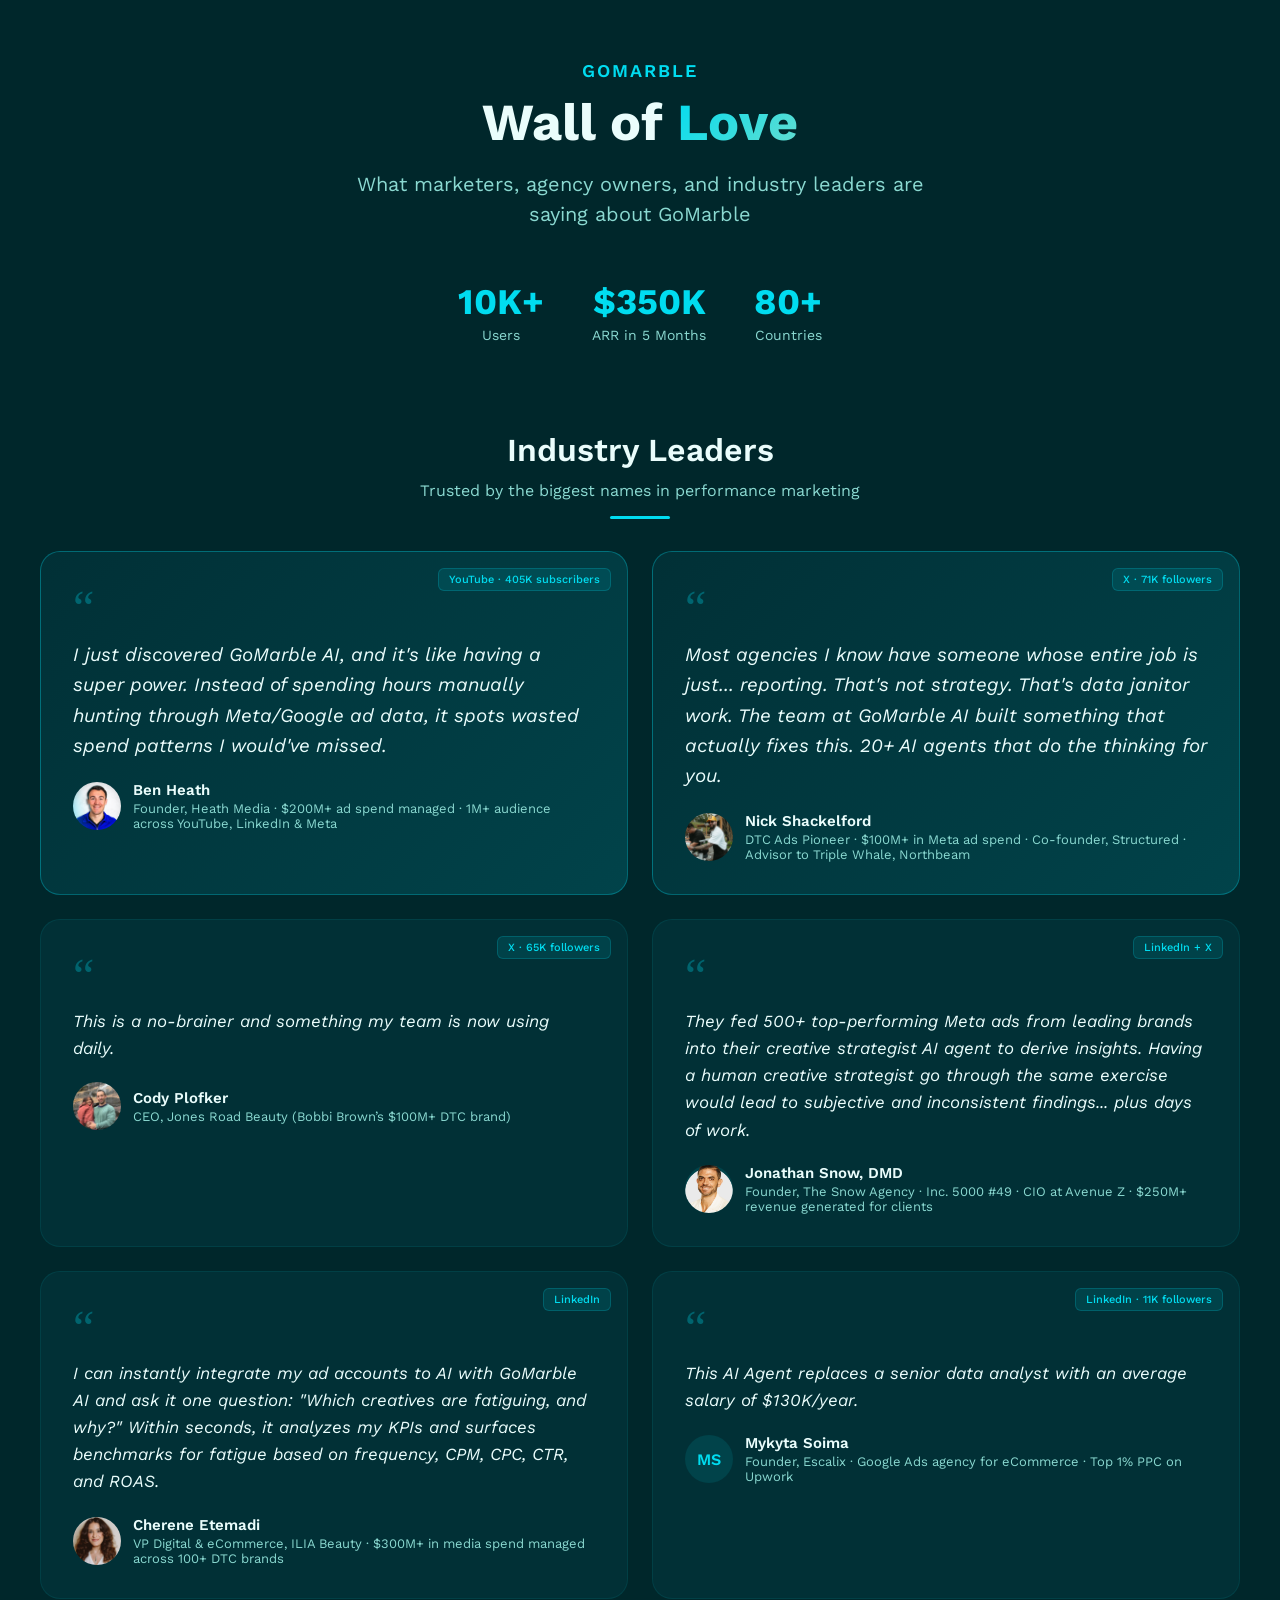
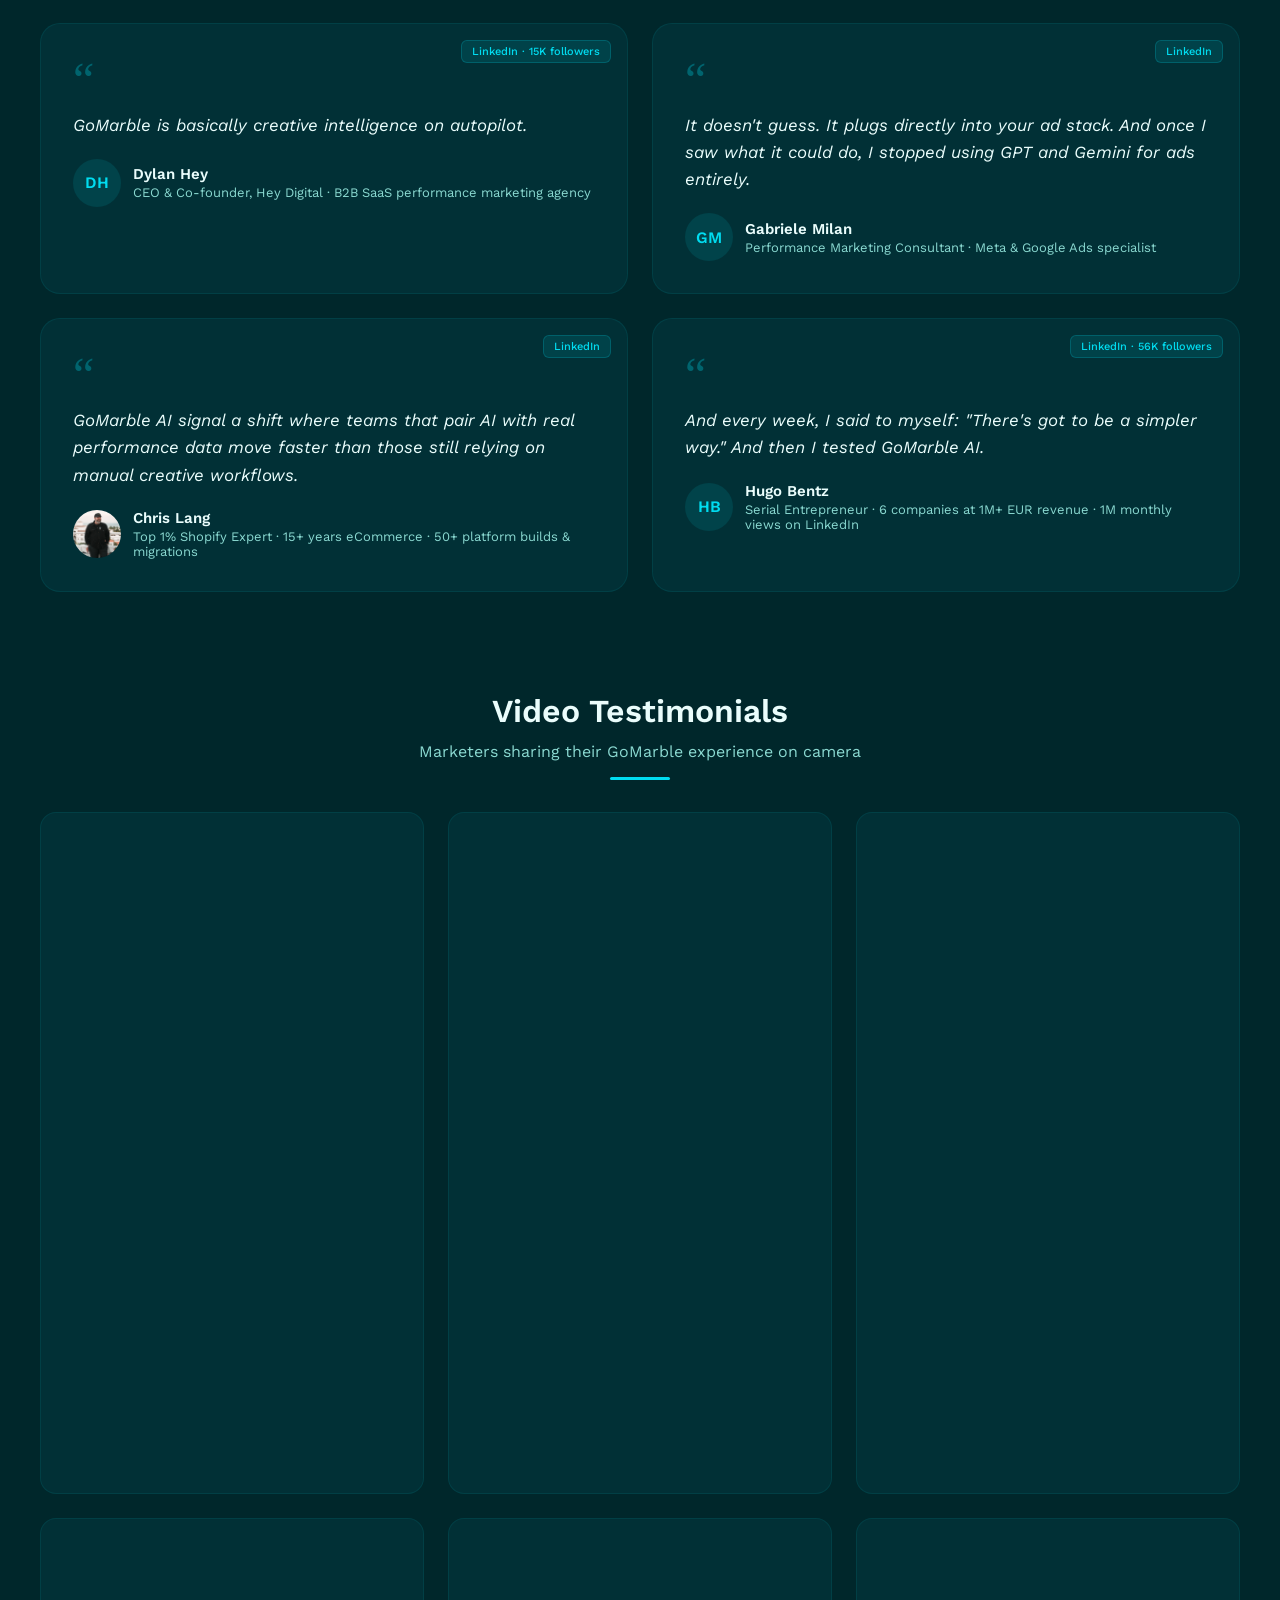
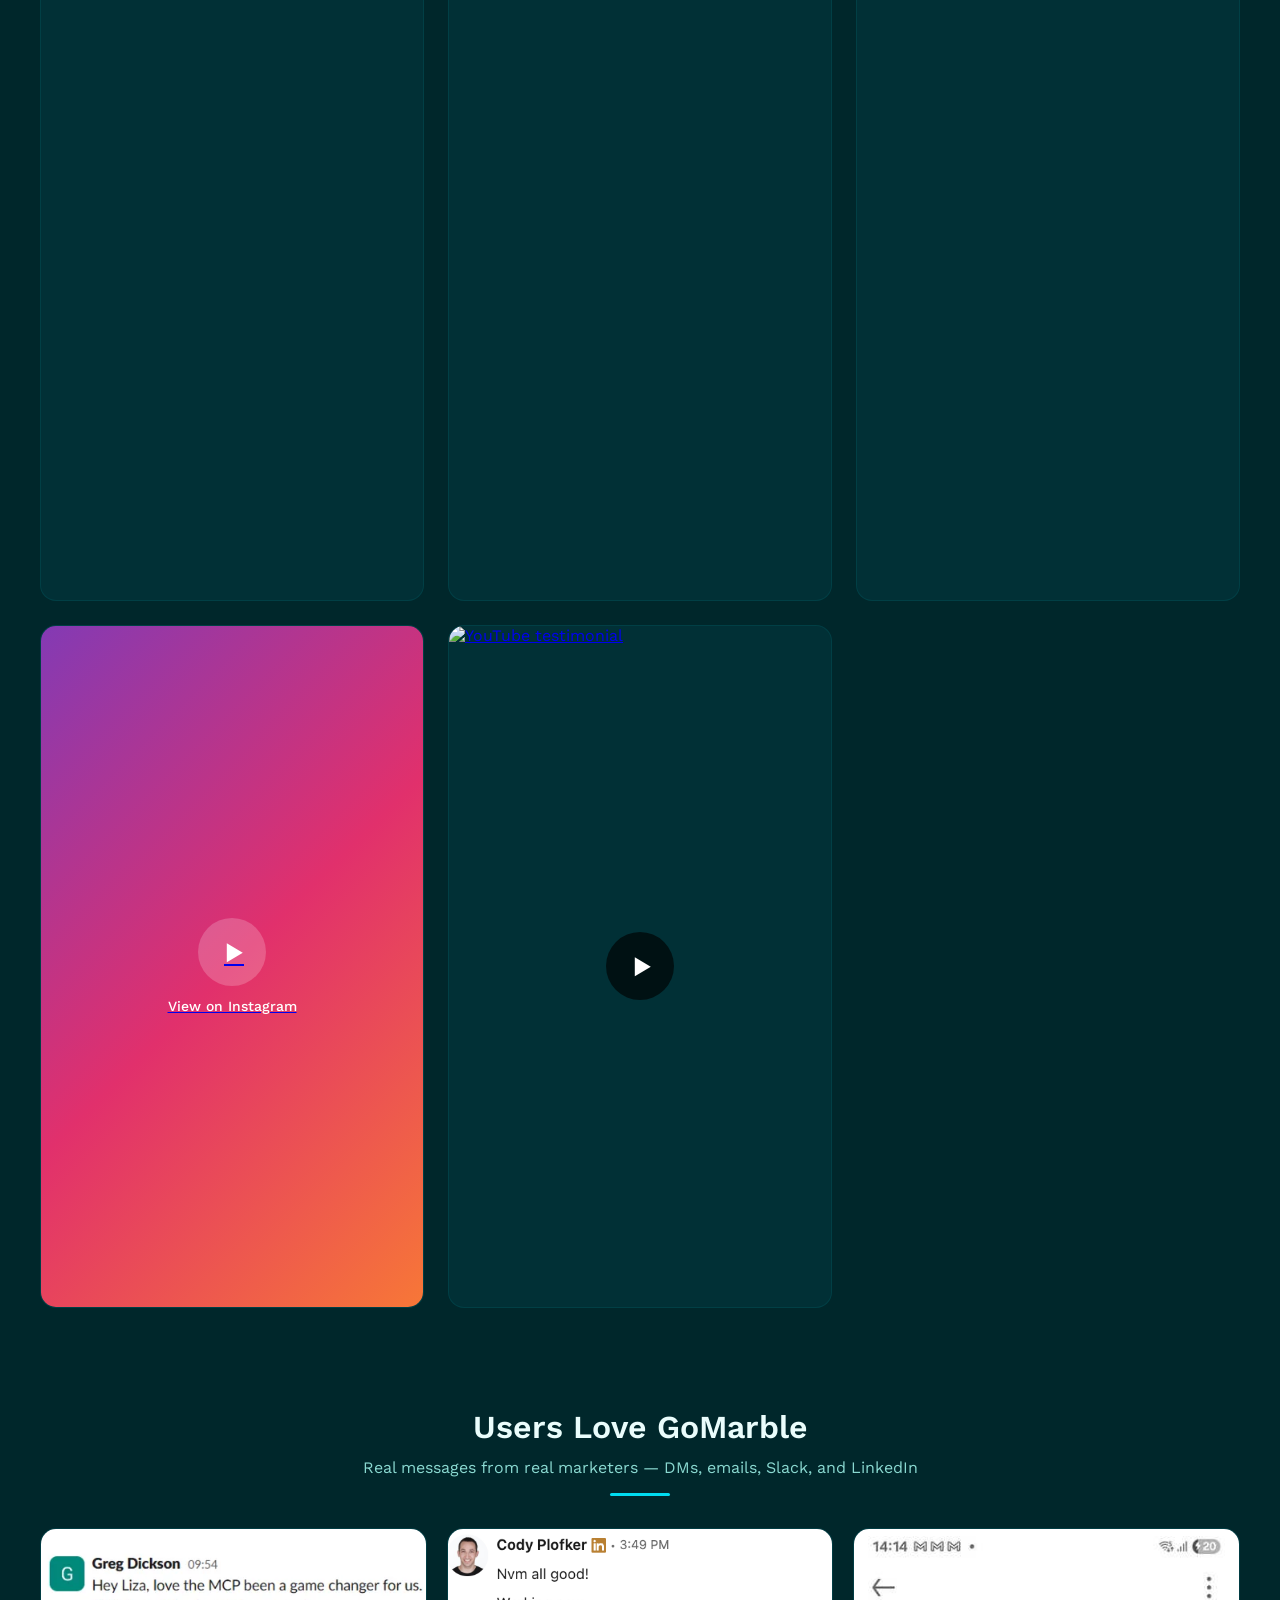
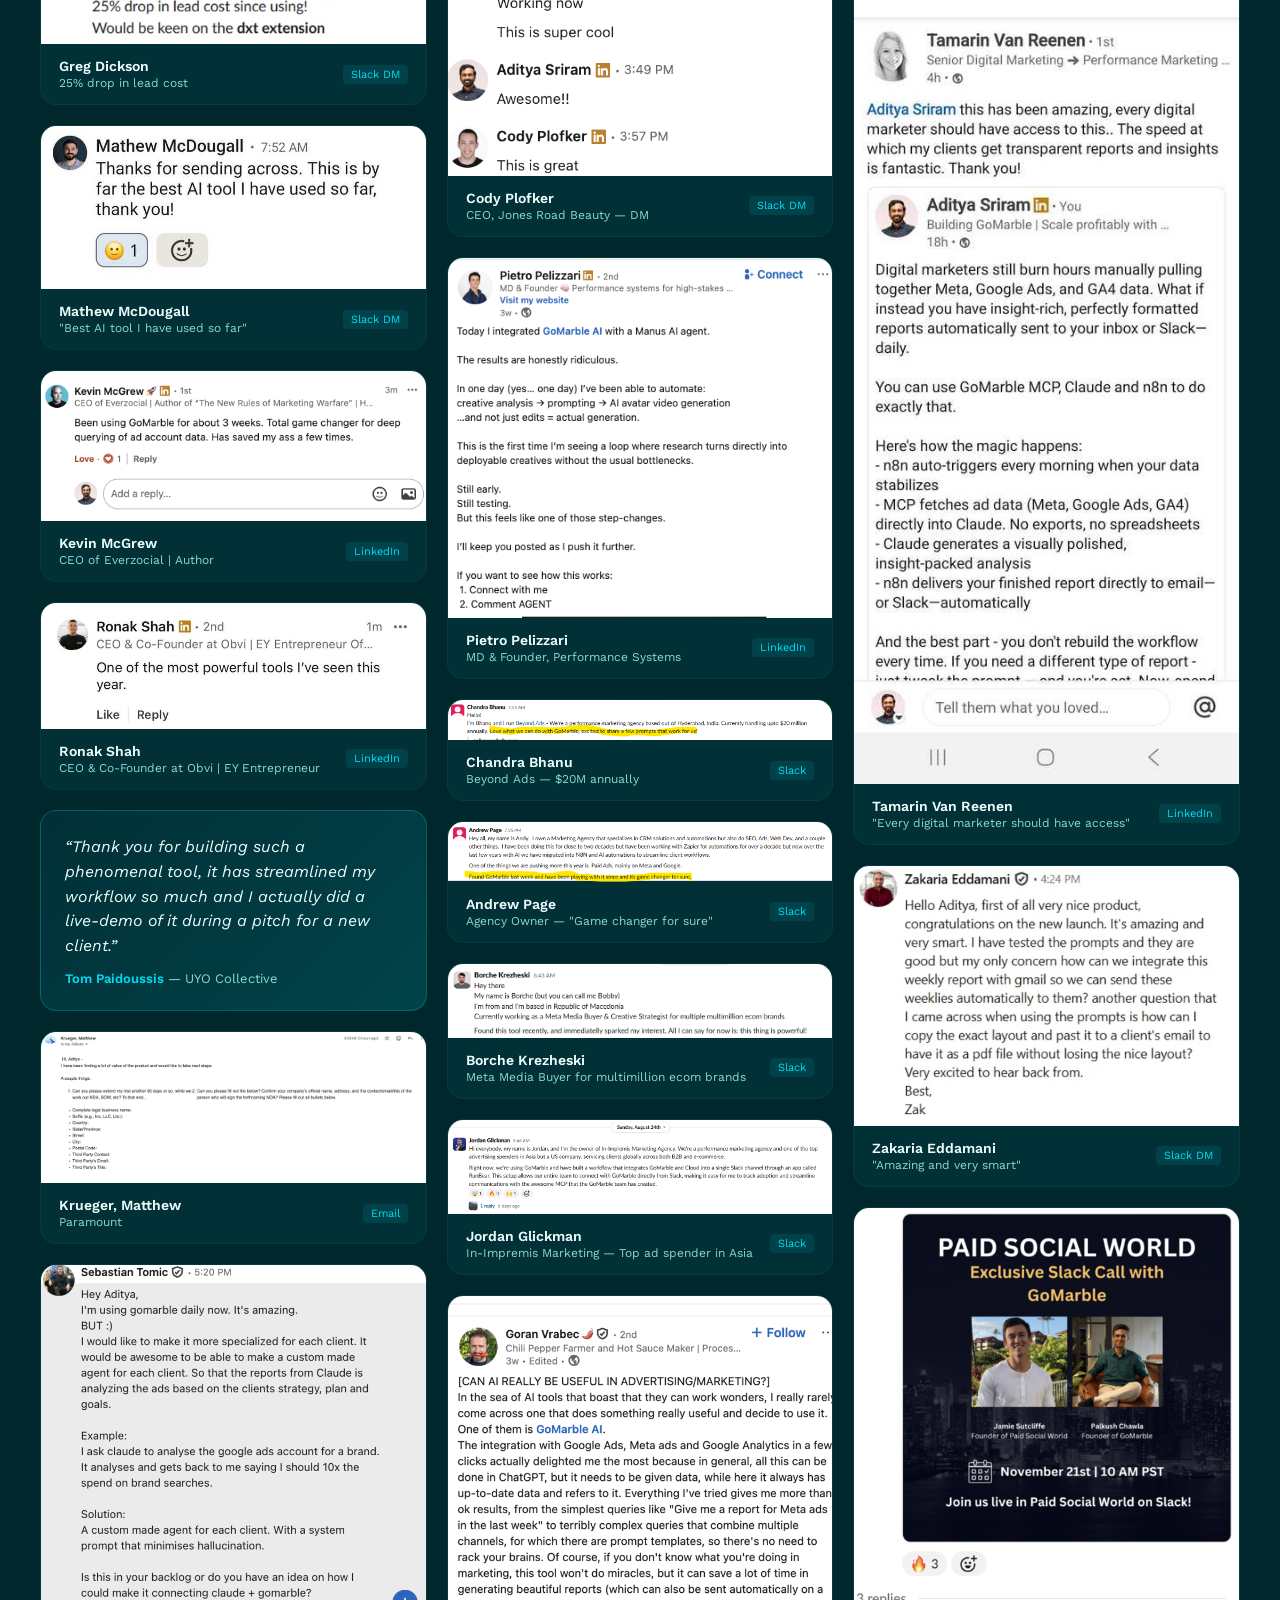
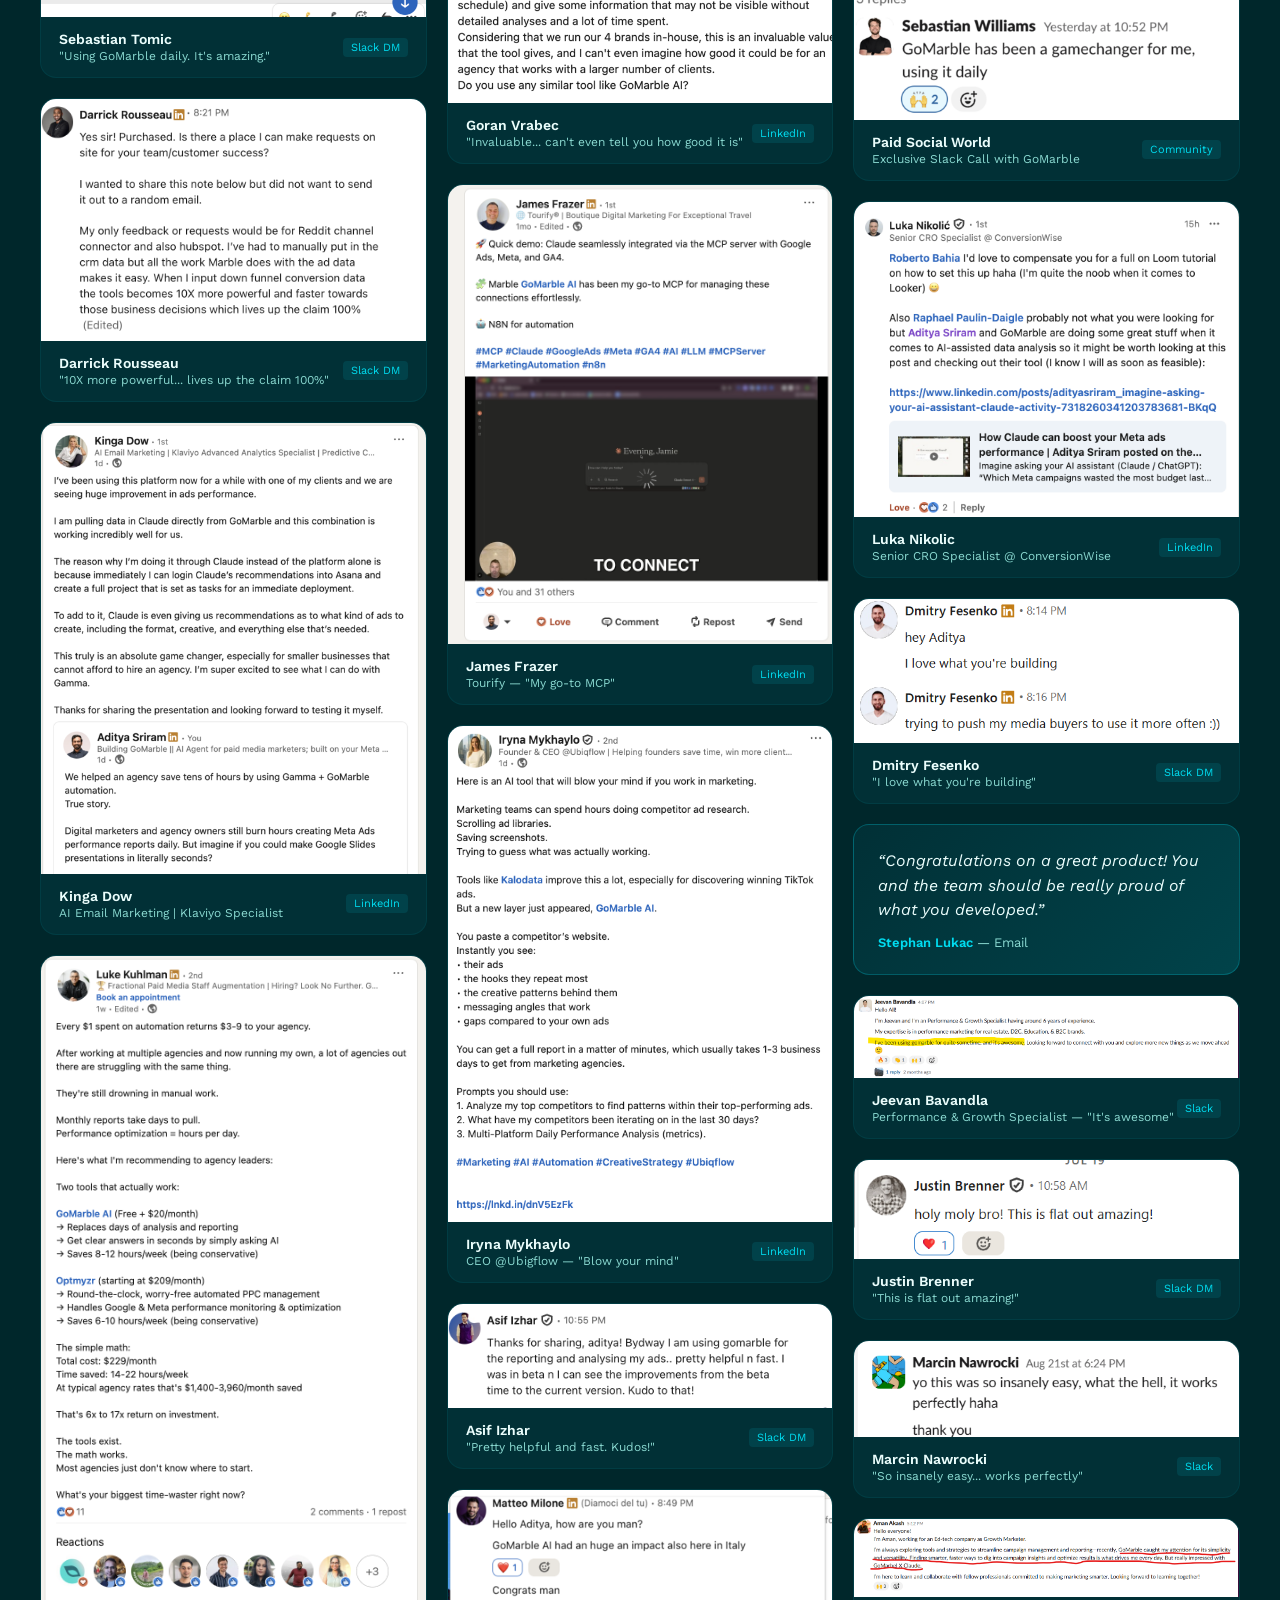
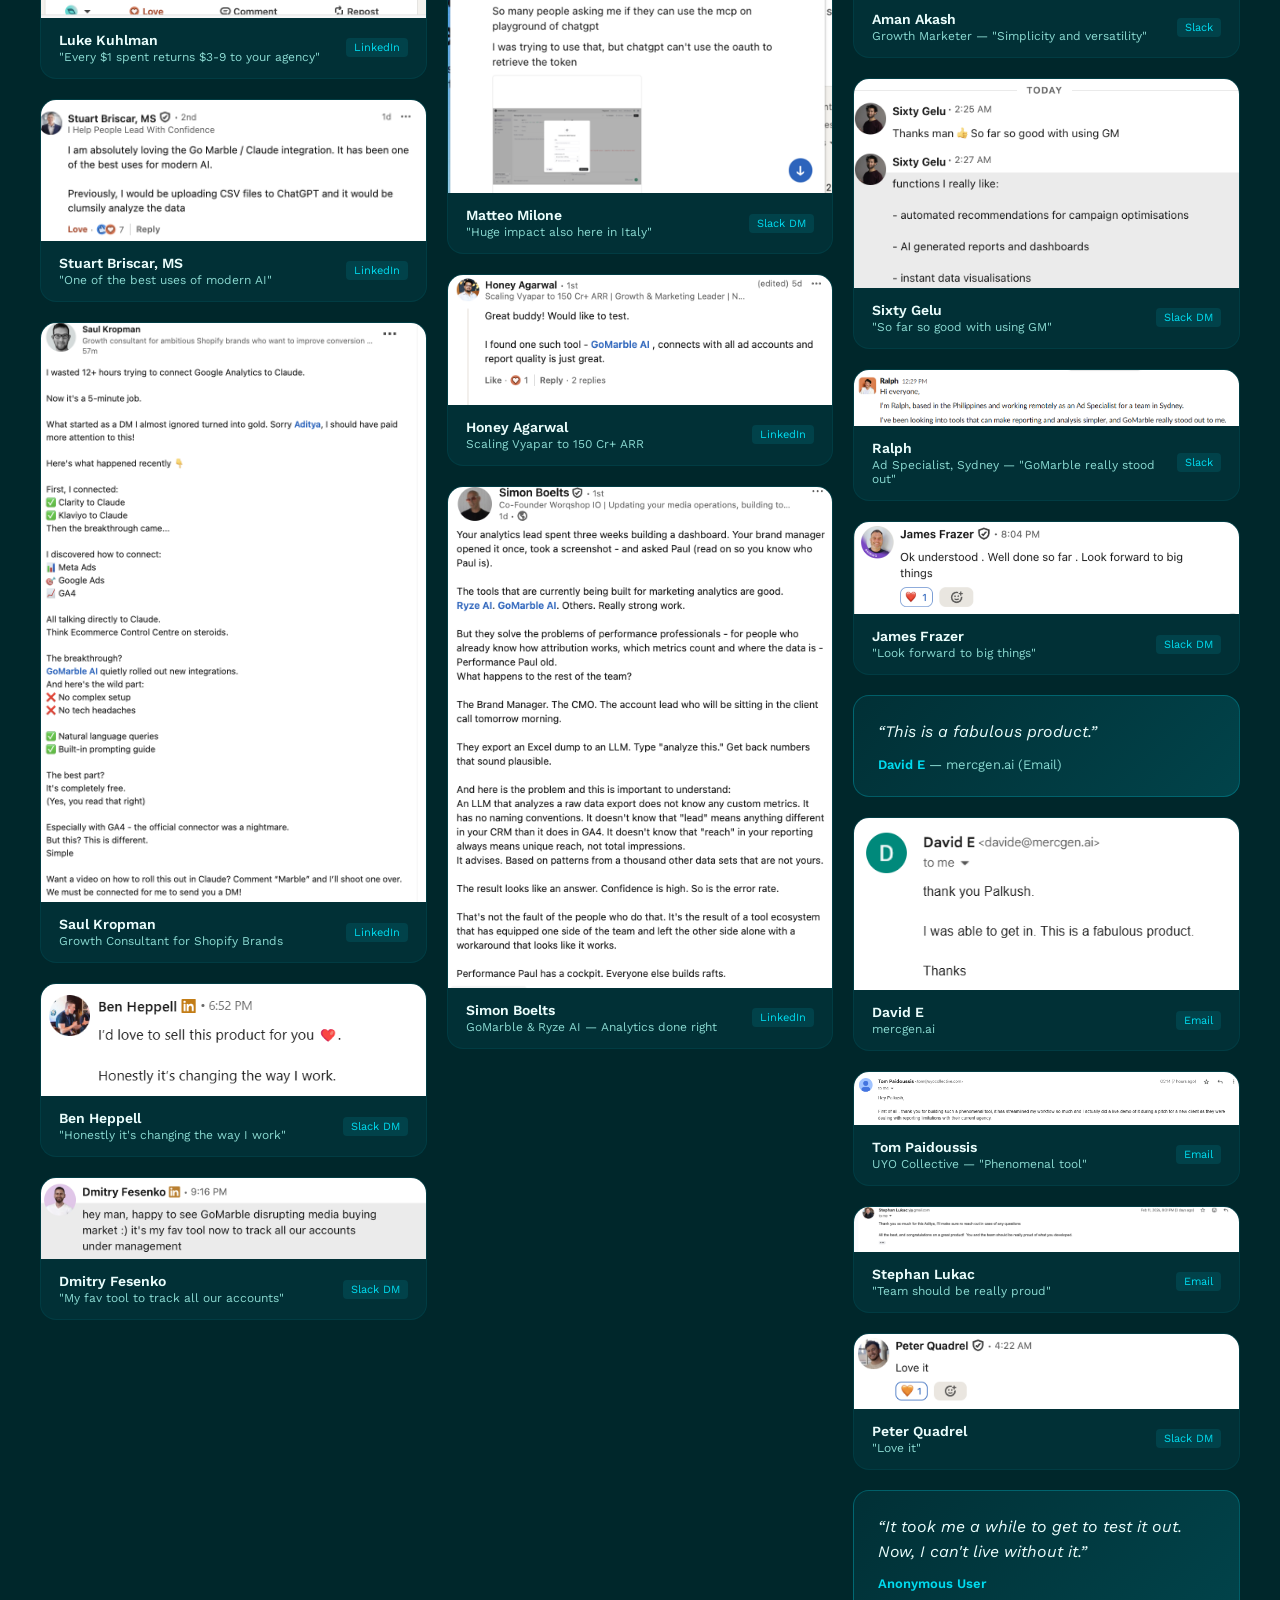
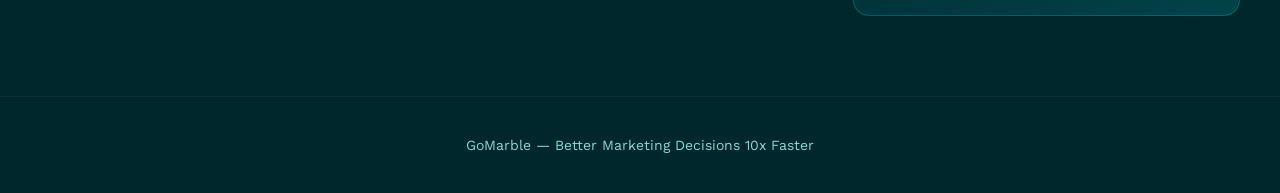
==== commit a4d5dedf: "Add Cherene Etemadi and Chris Lang headshots" ====
--- a/index.html
+++ b/index.html
@@ -473,7 +473,7 @@
     <div class="quote-mark">&ldquo;</div>
     <div class="quote">I can instantly integrate my ad accounts to AI with GoMarble AI and ask it one question: "Which creatives are fatiguing, and why?" Within seconds, it analyzes my KPIs and surfaces benchmarks for fatigue based on frequency, CPM, CPC, CTR, and ROAS.</div>
     <div class="attribution">
-      <div class="avatar">CE</div>
+      <div class="avatar"><img src="headshots/cherene-etemadi.jpg" alt="Cherene Etemadi"></div>
       <div>
         <div class="name">Cherene Etemadi</div>
         <div class="role">VP Digital &amp; eCommerce, ILIA Beauty &middot; $300M+ in media spend managed across 100+ DTC brands</div>
@@ -529,7 +529,7 @@
     <div class="quote-mark">&ldquo;</div>
     <div class="quote">GoMarble AI signal a shift where teams that pair AI with real performance data move faster than those still relying on manual creative workflows.</div>
     <div class="attribution">
-      <div class="avatar">CL</div>
+      <div class="avatar"><img src="headshots/chris-lang.jpg" alt="Chris Lang"></div>
       <div>
         <div class="name">Chris Lang</div>
         <div class="role">Top 1% Shopify Expert &middot; 15+ years eCommerce &middot; 50+ platform builds &amp; migrations</div>
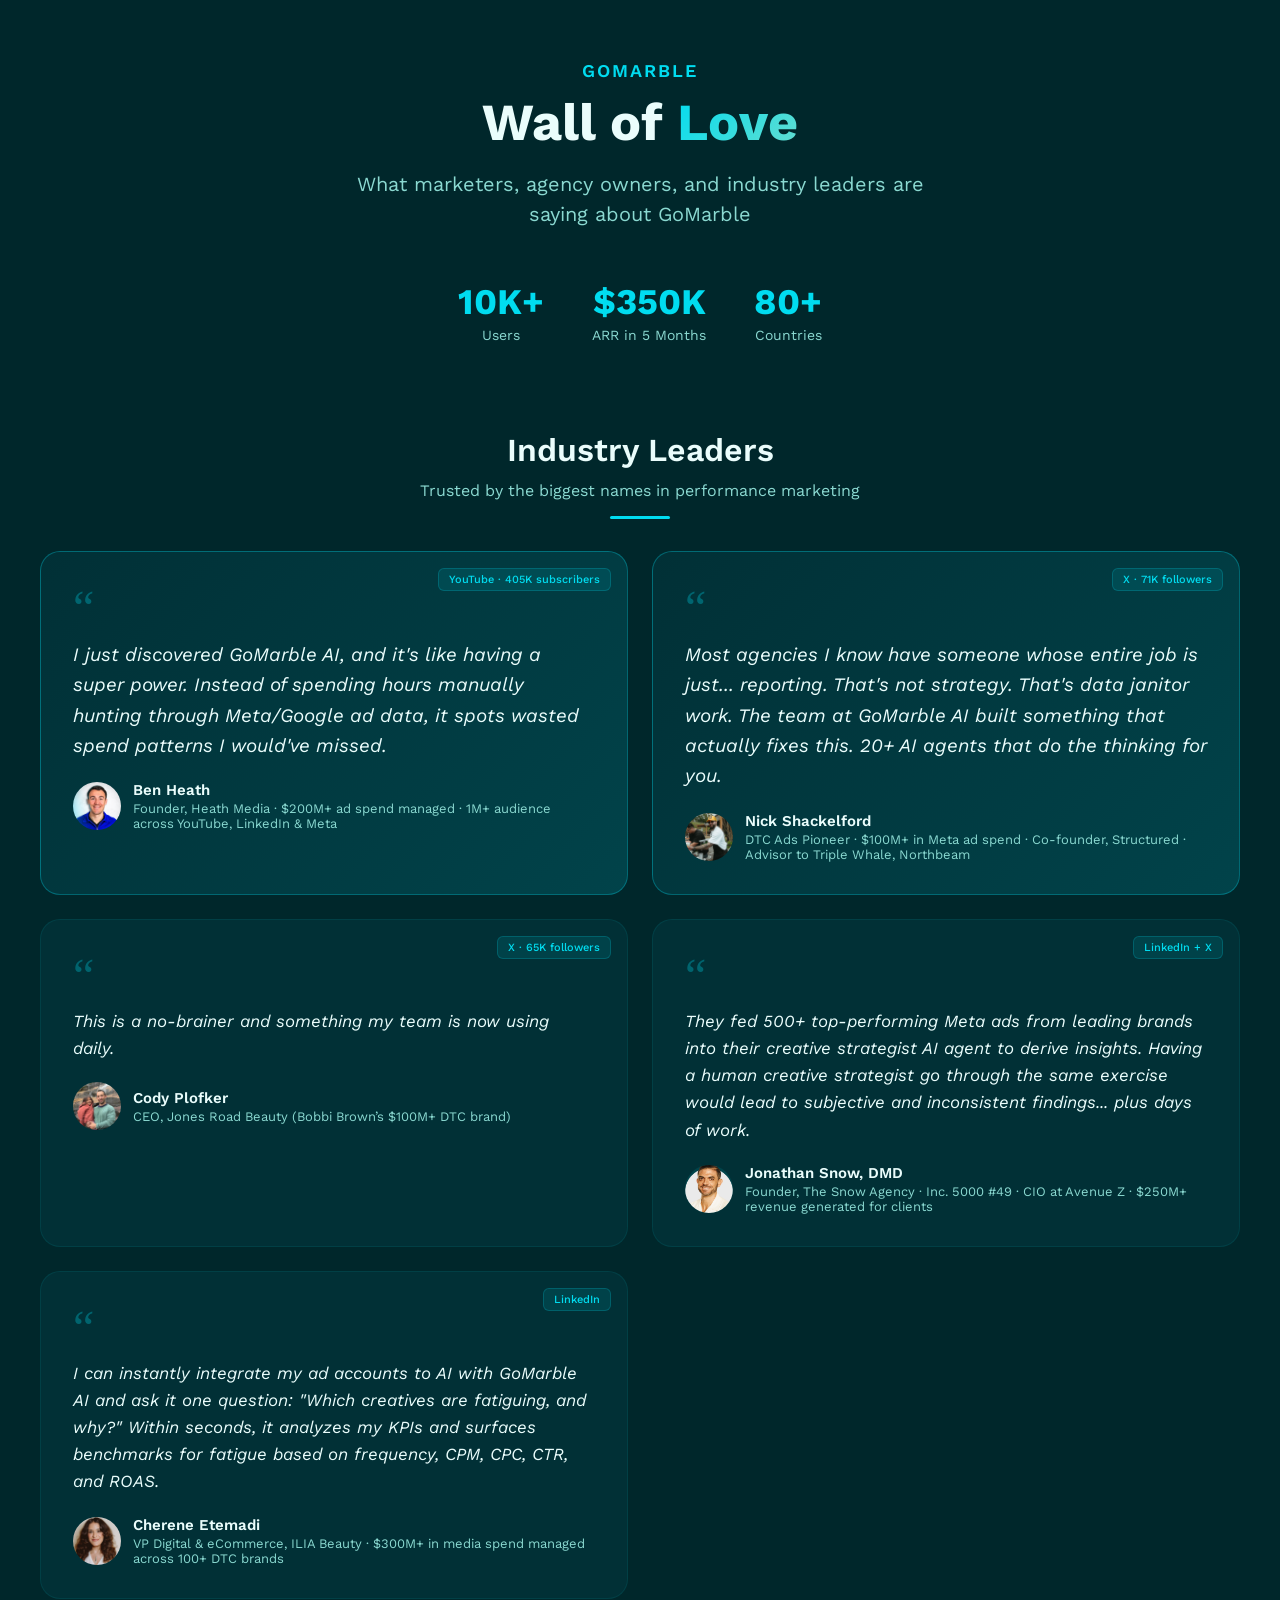
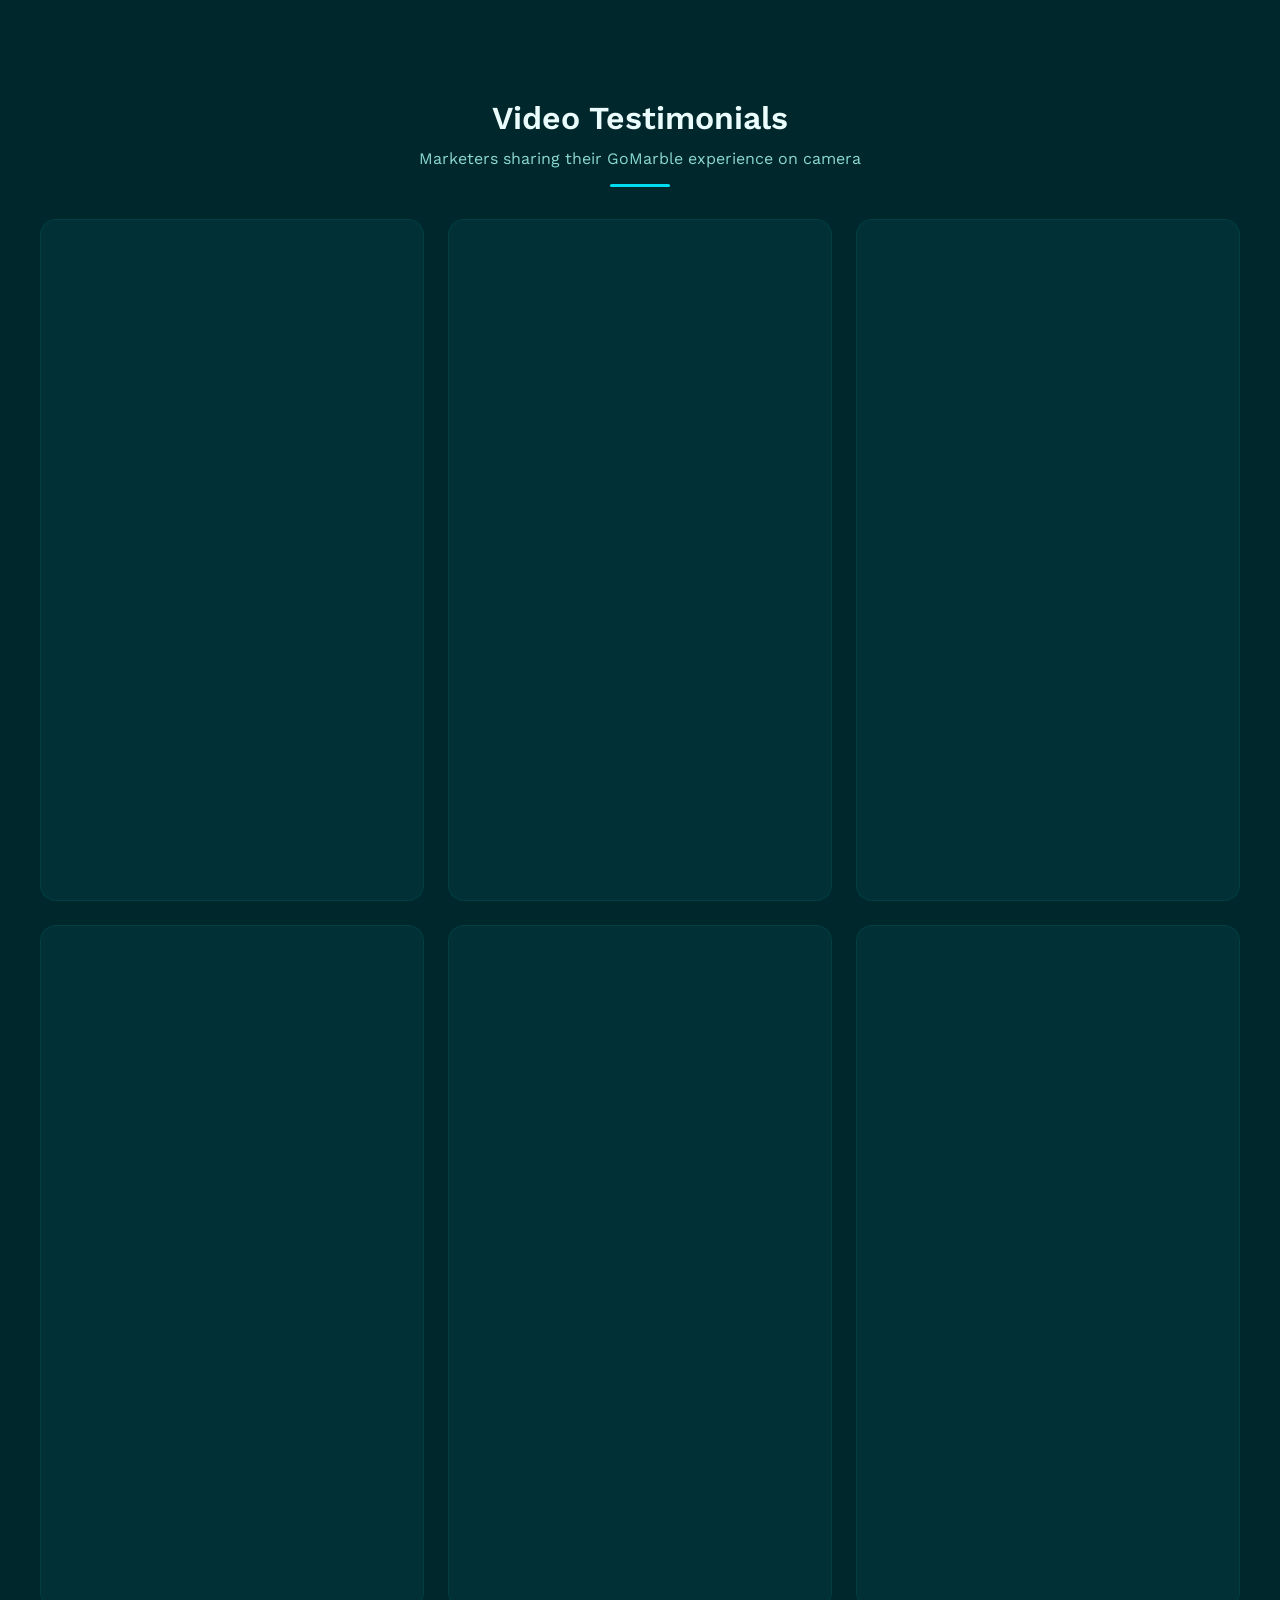
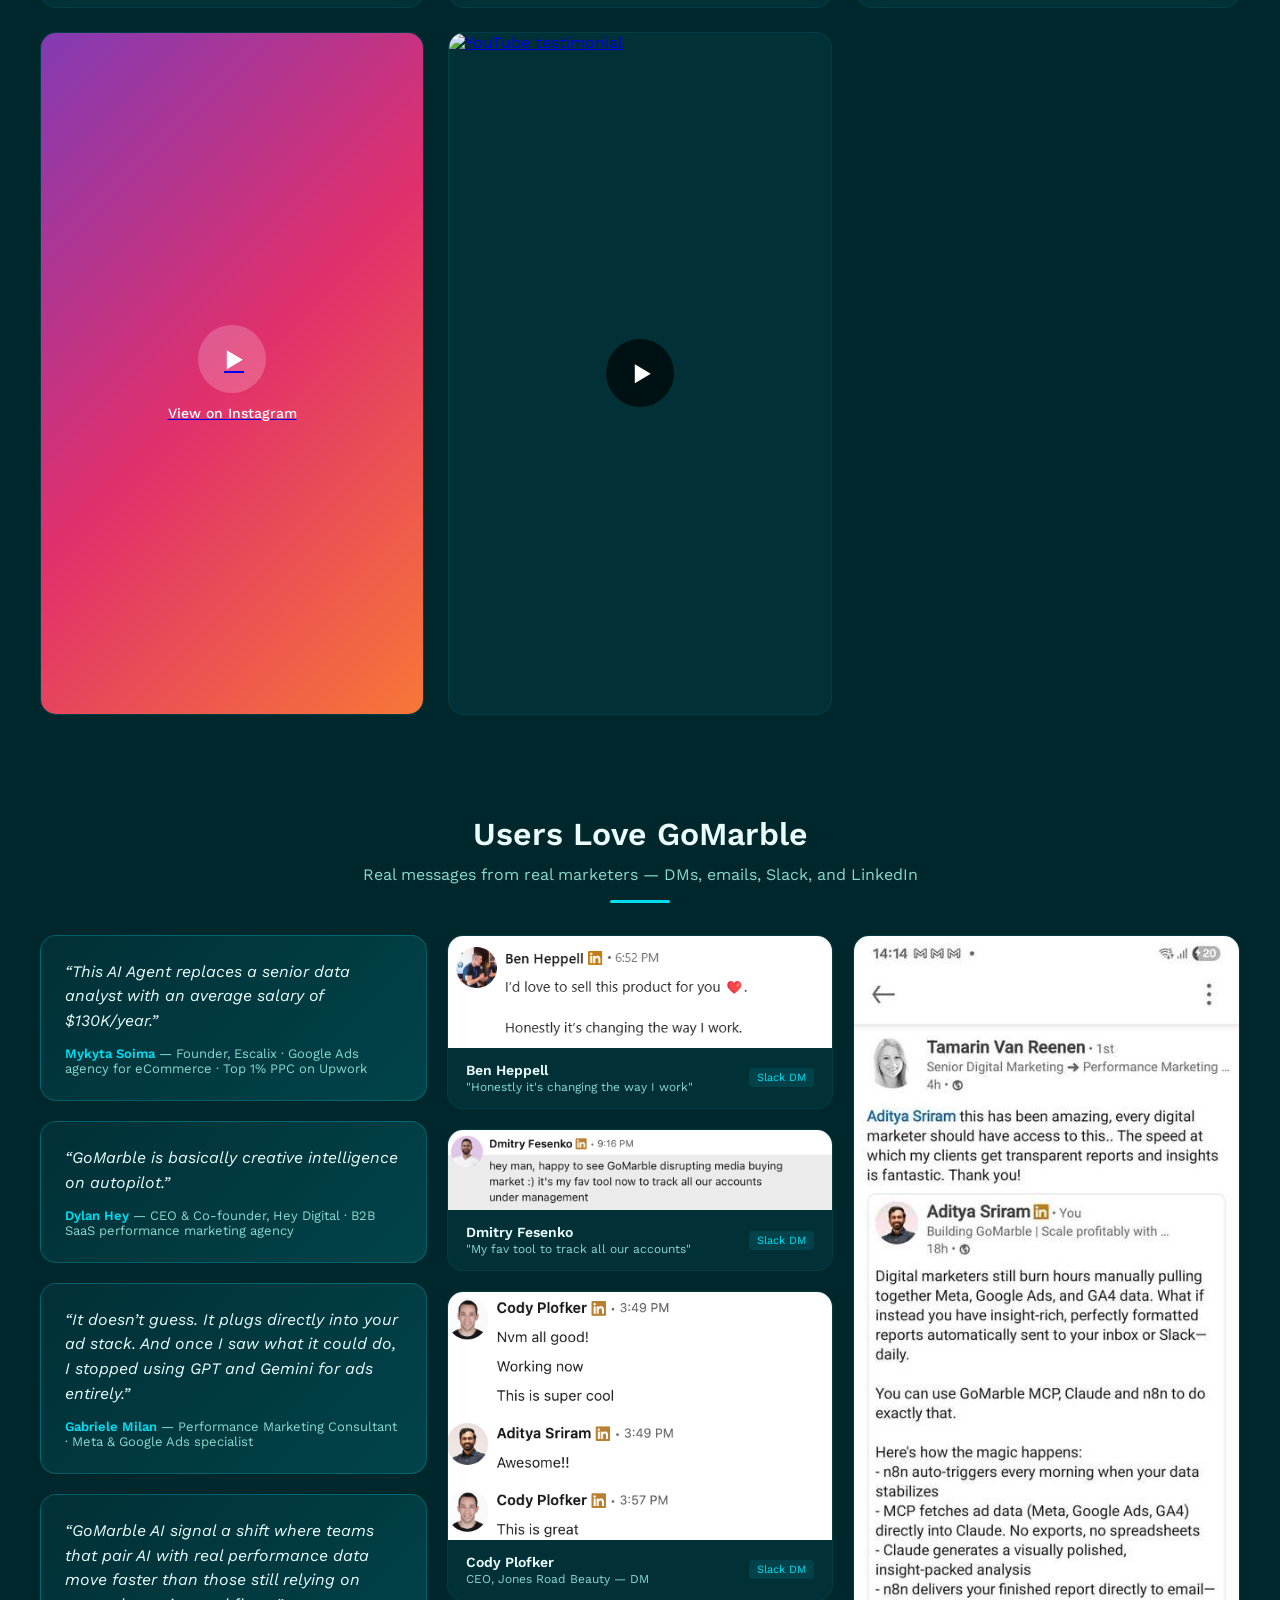
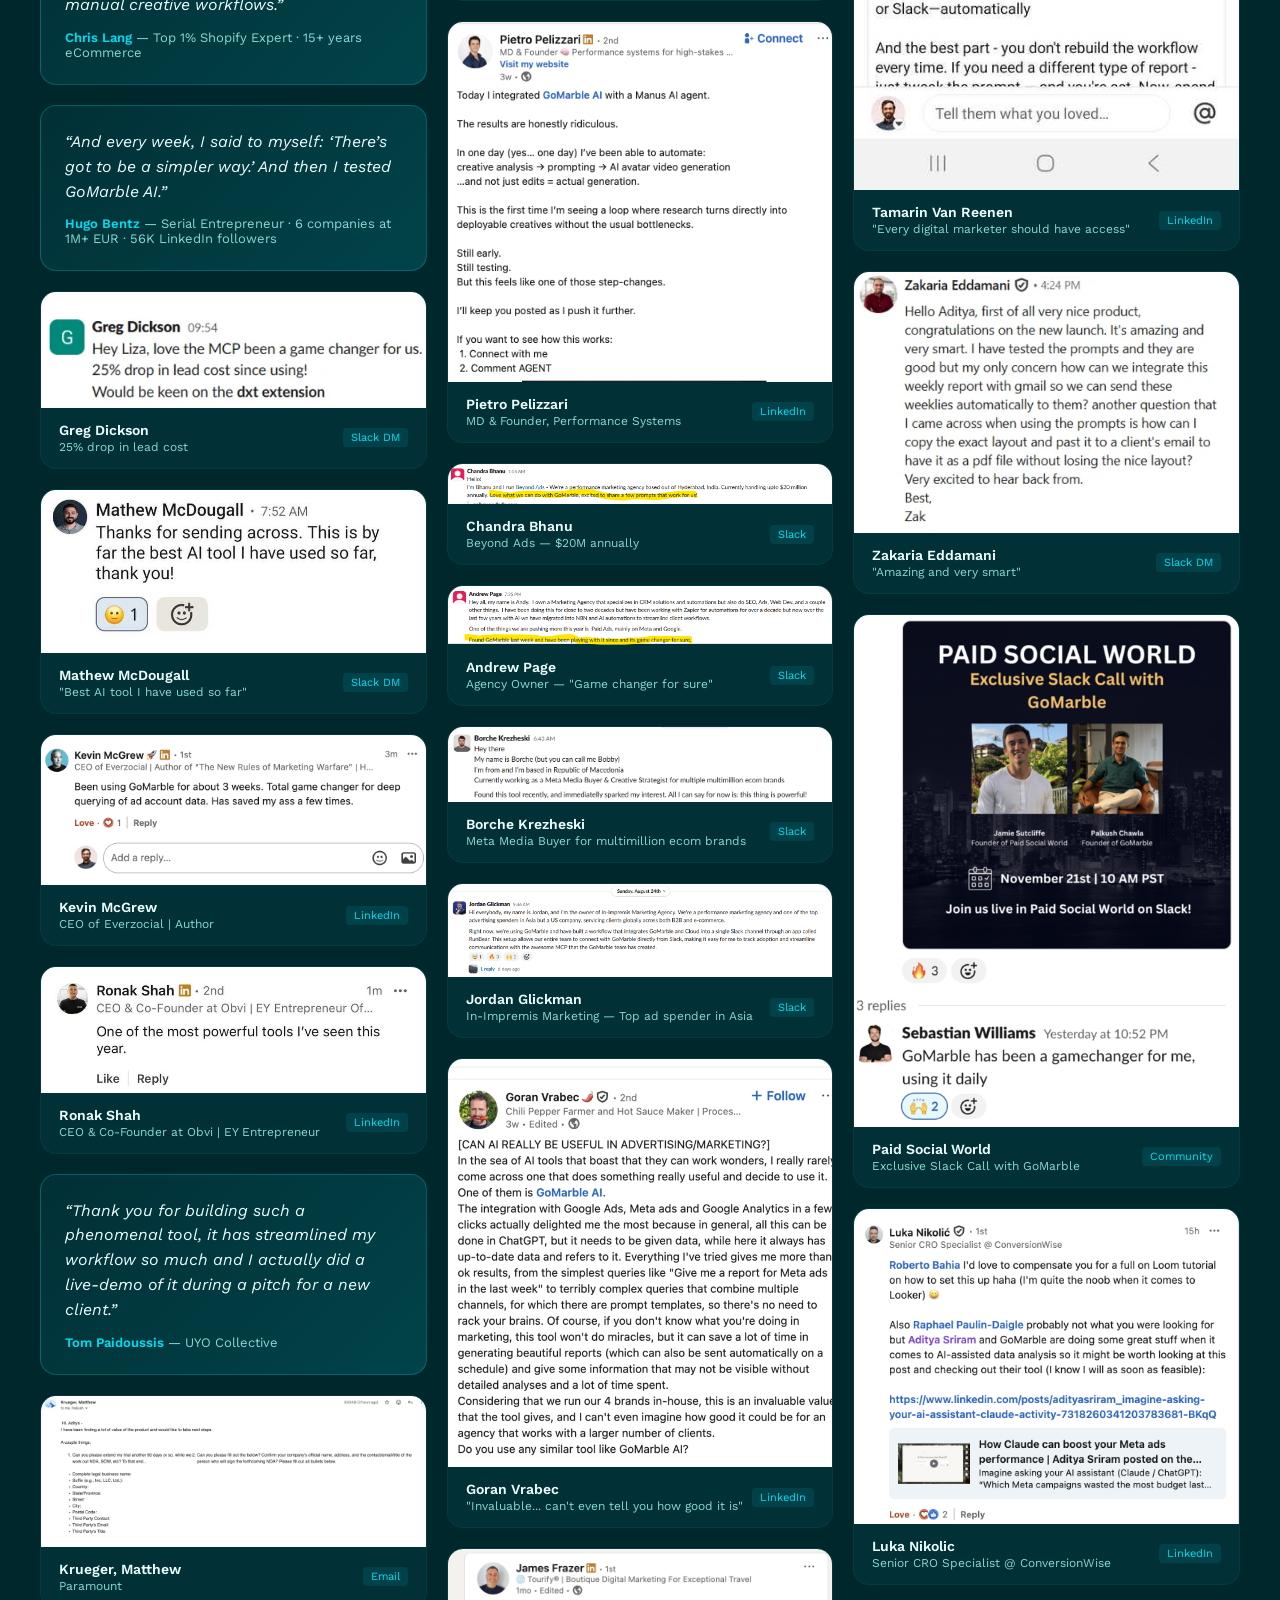
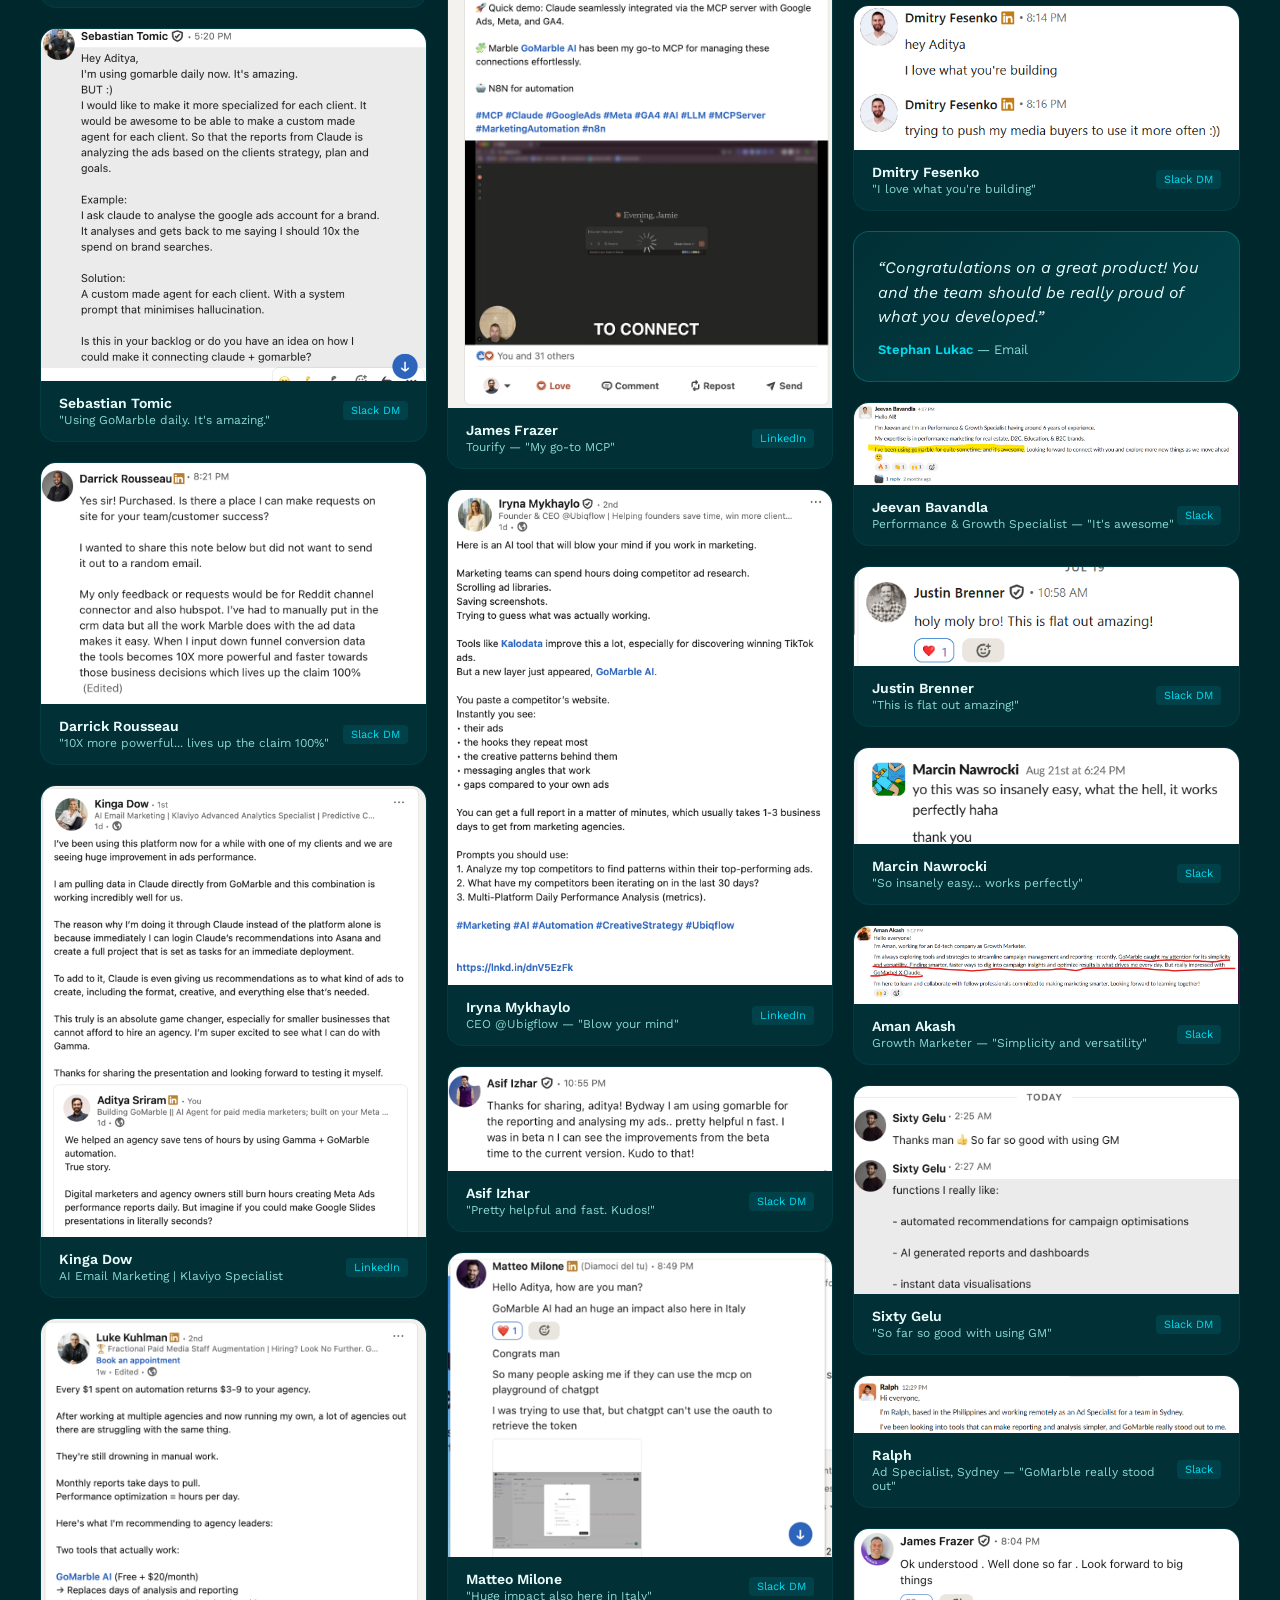
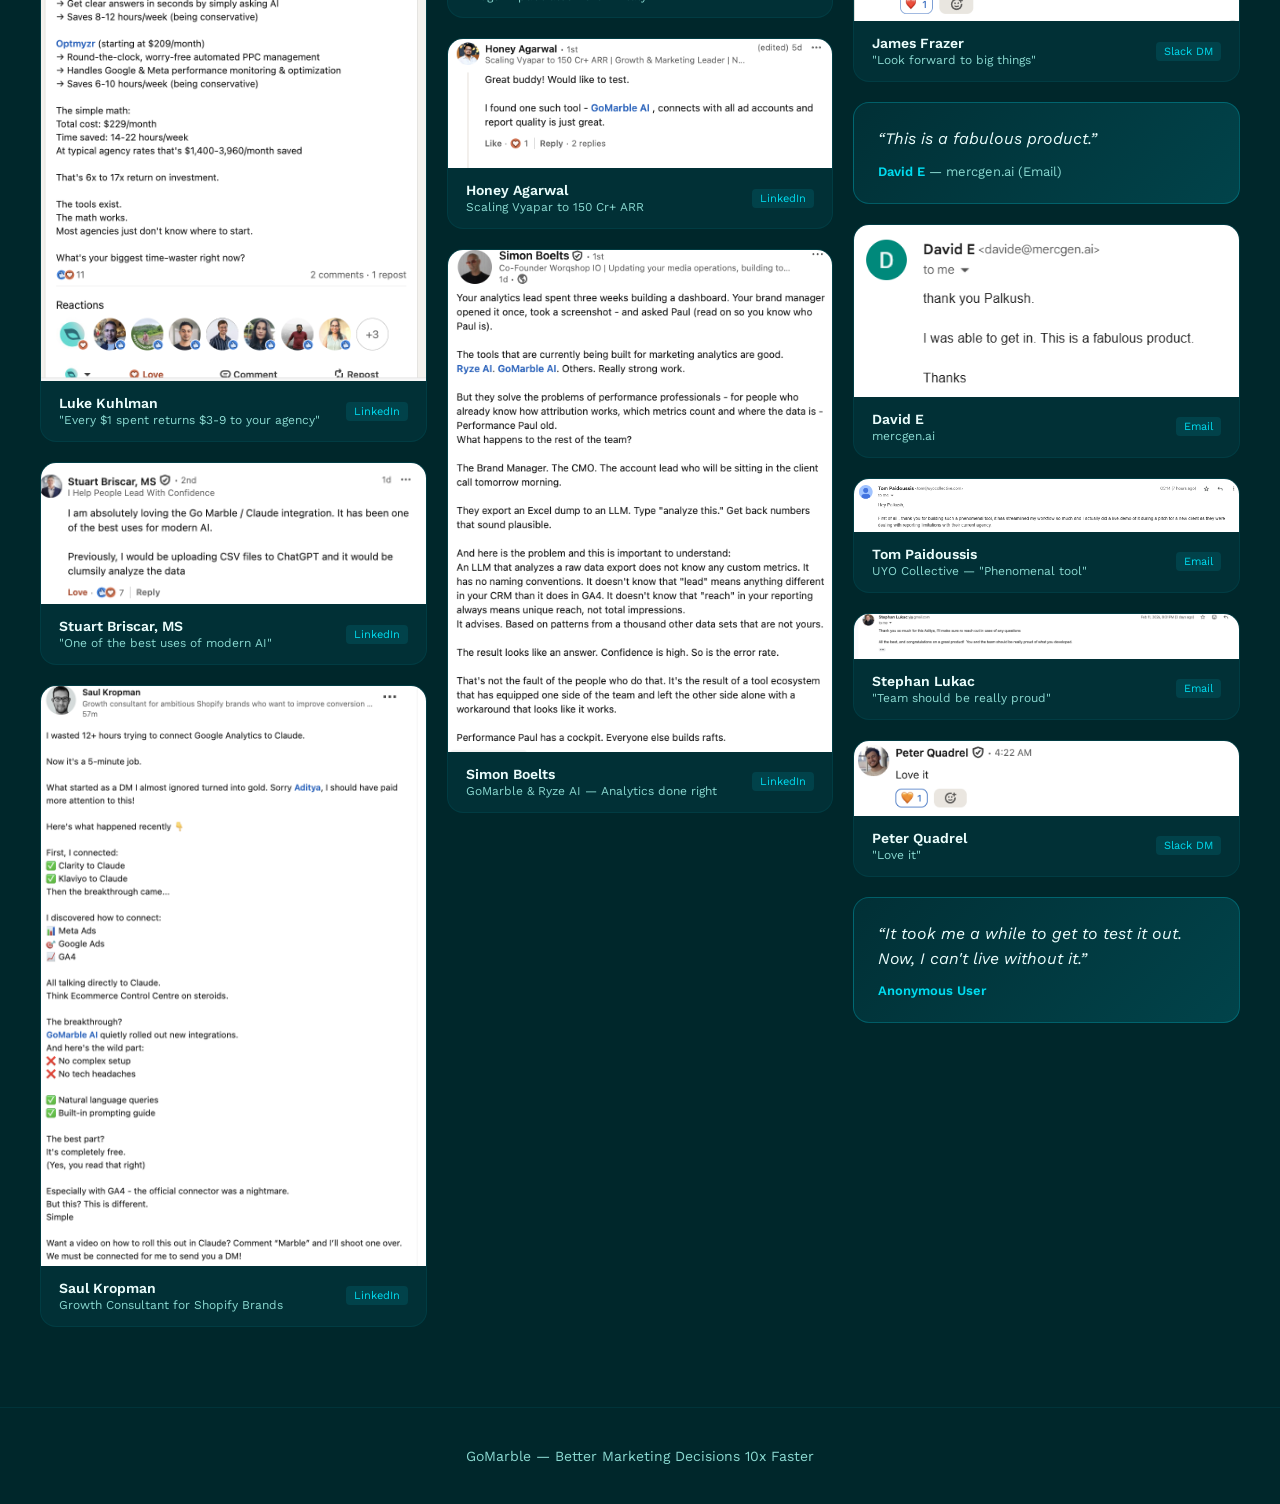
==== commit 9b77a685: "Move Mykyta, Dylan, Gabriele, Chris Lang, Hugo to Users section as pull quotes" ====
--- a/index.html
+++ b/index.html
@@ -481,75 +481,6 @@
     </div>
   </div>
 
-  <!-- 6. Mykyta -->
-  <div class="influencer-card">
-    <div class="platform-badge">LinkedIn &middot; 11K followers</div>
-    <div class="quote-mark">&ldquo;</div>
-    <div class="quote">This AI Agent replaces a senior data analyst with an average salary of $130K/year.</div>
-    <div class="attribution">
-      <div class="avatar">MS</div>
-      <div>
-        <div class="name">Mykyta Soima</div>
-        <div class="role">Founder, Escalix &middot; Google Ads agency for eCommerce &middot; Top 1% PPC on Upwork</div>
-      </div>
-    </div>
-  </div>
-
-  <!-- 7. Dylan Hey -->
-  <div class="influencer-card">
-    <div class="platform-badge">LinkedIn &middot; 15K followers</div>
-    <div class="quote-mark">&ldquo;</div>
-    <div class="quote">GoMarble is basically creative intelligence on autopilot.</div>
-    <div class="attribution">
-      <div class="avatar">DH</div>
-      <div>
-        <div class="name">Dylan Hey</div>
-        <div class="role">CEO &amp; Co-founder, Hey Digital &middot; B2B SaaS performance marketing agency</div>
-      </div>
-    </div>
-  </div>
-
-  <!-- 8. Gabriele Milan -->
-  <div class="influencer-card">
-    <div class="platform-badge">LinkedIn</div>
-    <div class="quote-mark">&ldquo;</div>
-    <div class="quote">It doesn't guess. It plugs directly into your ad stack. And once I saw what it could do, I stopped using GPT and Gemini for ads entirely.</div>
-    <div class="attribution">
-      <div class="avatar">GM</div>
-      <div>
-        <div class="name">Gabriele Milan</div>
-        <div class="role">Performance Marketing Consultant &middot; Meta &amp; Google Ads specialist</div>
-      </div>
-    </div>
-  </div>
-
-  <!-- 9. Chris Lang -->
-  <div class="influencer-card">
-    <div class="platform-badge">LinkedIn</div>
-    <div class="quote-mark">&ldquo;</div>
-    <div class="quote">GoMarble AI signal a shift where teams that pair AI with real performance data move faster than those still relying on manual creative workflows.</div>
-    <div class="attribution">
-      <div class="avatar"><img src="headshots/chris-lang.jpg" alt="Chris Lang"></div>
-      <div>
-        <div class="name">Chris Lang</div>
-        <div class="role">Top 1% Shopify Expert &middot; 15+ years eCommerce &middot; 50+ platform builds &amp; migrations</div>
-      </div>
-    </div>
-  </div>
-
-  <!-- 10. Hugo -->
-  <div class="influencer-card">
-    <div class="platform-badge">LinkedIn &middot; 56K followers</div>
-    <div class="quote-mark">&ldquo;</div>
-    <div class="quote">And every week, I said to myself: "There's got to be a simpler way." And then I tested GoMarble AI.</div>
-    <div class="attribution">
-      <div class="avatar">HB</div>
-      <div>
-        <div class="name">Hugo Bentz</div>
-        <div class="role">Serial Entrepreneur &middot; 6 companies at 1M+ EUR revenue &middot; 1M monthly views on LinkedIn</div>
-      </div>
-    </div>
-  </div>
 
 </div>
 
@@ -604,6 +535,31 @@
 
 <div class="screenshot-wall">
 
+  <div class="pull-quote-card">
+    <div class="pq-text">&ldquo;This AI Agent replaces a senior data analyst with an average salary of $130K/year.&rdquo;</div>
+    <div class="pq-attr"><strong>Mykyta Soima</strong> &mdash; Founder, Escalix &middot; Google Ads agency for eCommerce &middot; Top 1% PPC on Upwork</div>
+  </div>
+
+  <div class="pull-quote-card">
+    <div class="pq-text">&ldquo;GoMarble is basically creative intelligence on autopilot.&rdquo;</div>
+    <div class="pq-attr"><strong>Dylan Hey</strong> &mdash; CEO &amp; Co-founder, Hey Digital &middot; B2B SaaS performance marketing agency</div>
+  </div>
+
+  <div class="pull-quote-card">
+    <div class="pq-text">&ldquo;It doesn&rsquo;t guess. It plugs directly into your ad stack. And once I saw what it could do, I stopped using GPT and Gemini for ads entirely.&rdquo;</div>
+    <div class="pq-attr"><strong>Gabriele Milan</strong> &mdash; Performance Marketing Consultant &middot; Meta &amp; Google Ads specialist</div>
+  </div>
+
+  <div class="pull-quote-card">
+    <div class="pq-text">&ldquo;GoMarble AI signal a shift where teams that pair AI with real performance data move faster than those still relying on manual creative workflows.&rdquo;</div>
+    <div class="pq-attr"><strong>Chris Lang</strong> &mdash; Top 1% Shopify Expert &middot; 15+ years eCommerce</div>
+  </div>
+
+  <div class="pull-quote-card">
+    <div class="pq-text">&ldquo;And every week, I said to myself: &lsquo;There&rsquo;s got to be a simpler way.&rsquo; And then I tested GoMarble AI.&rdquo;</div>
+    <div class="pq-attr"><strong>Hugo Bentz</strong> &mdash; Serial Entrepreneur &middot; 6 companies at 1M+ EUR &middot; 56K LinkedIn followers</div>
+  </div>
+
   <!-- HIGH IMPACT: Specific results -->
 
   <div class="screenshot-card">
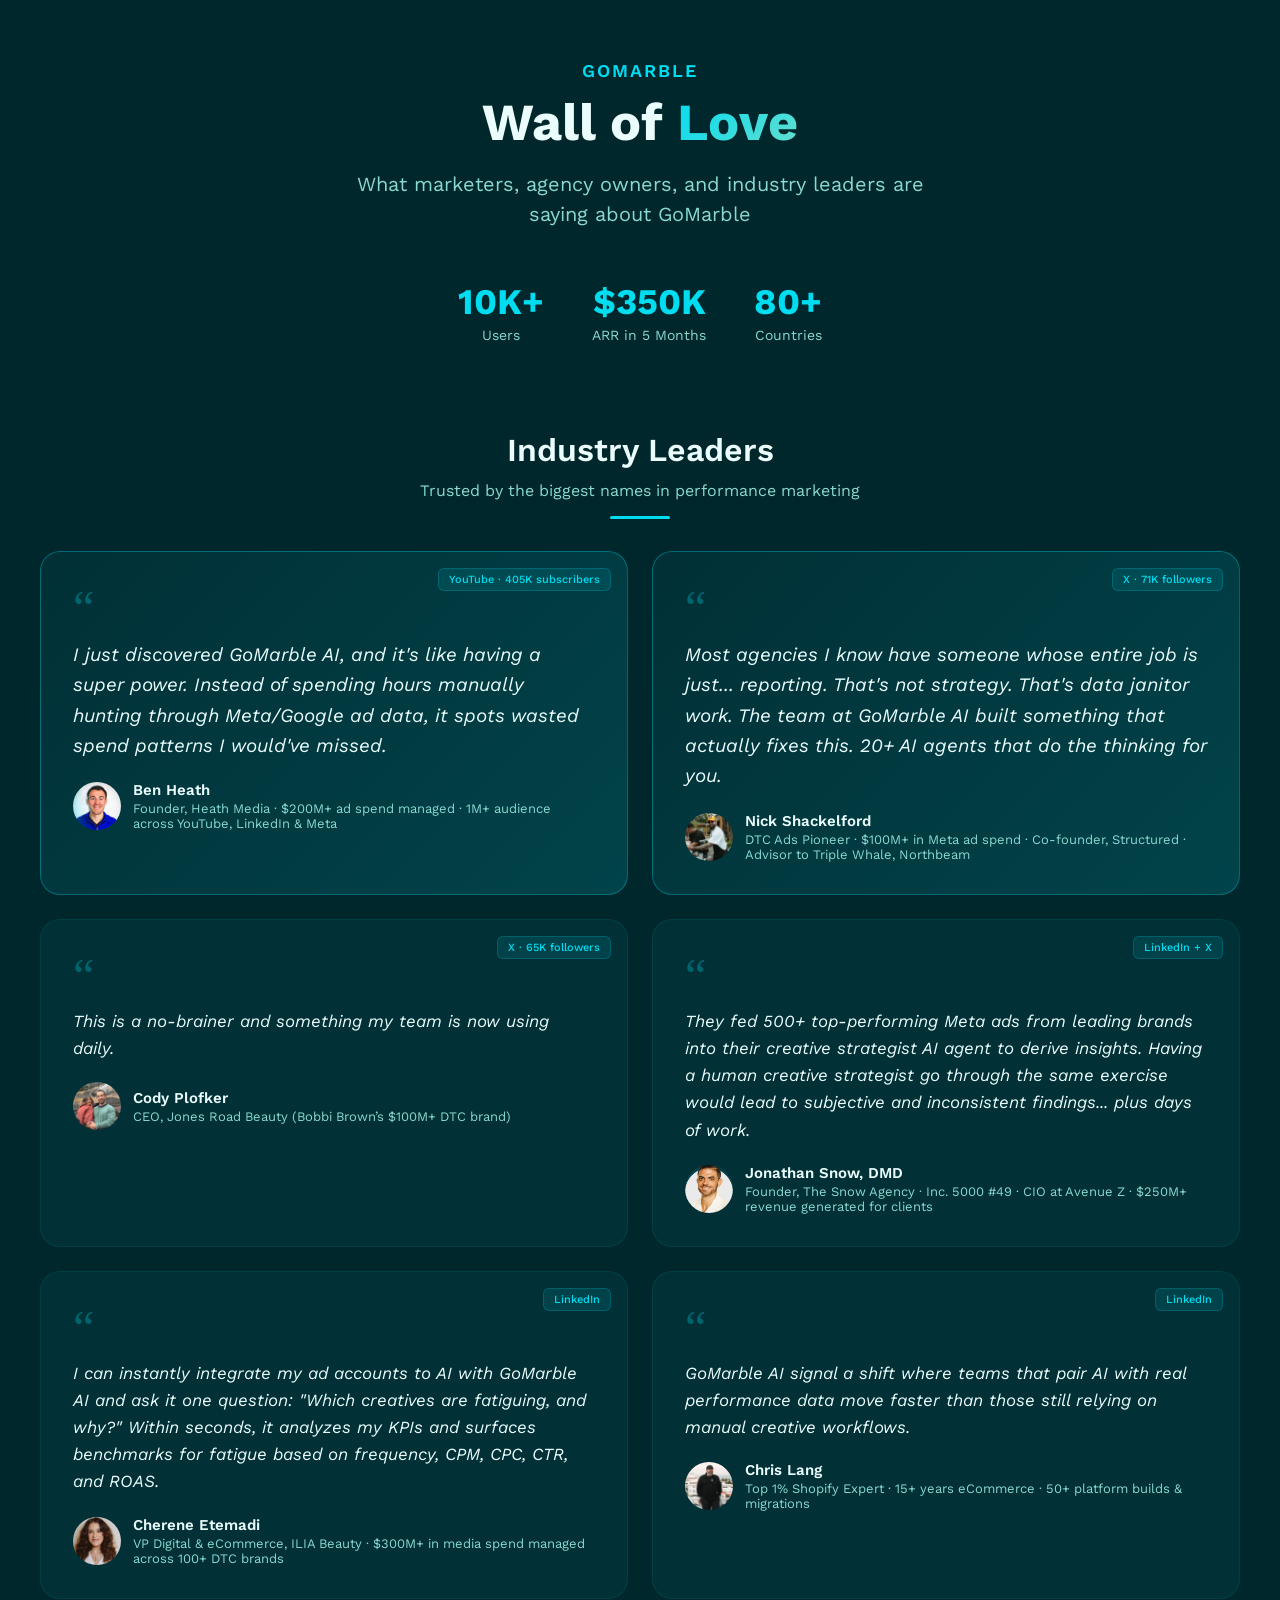
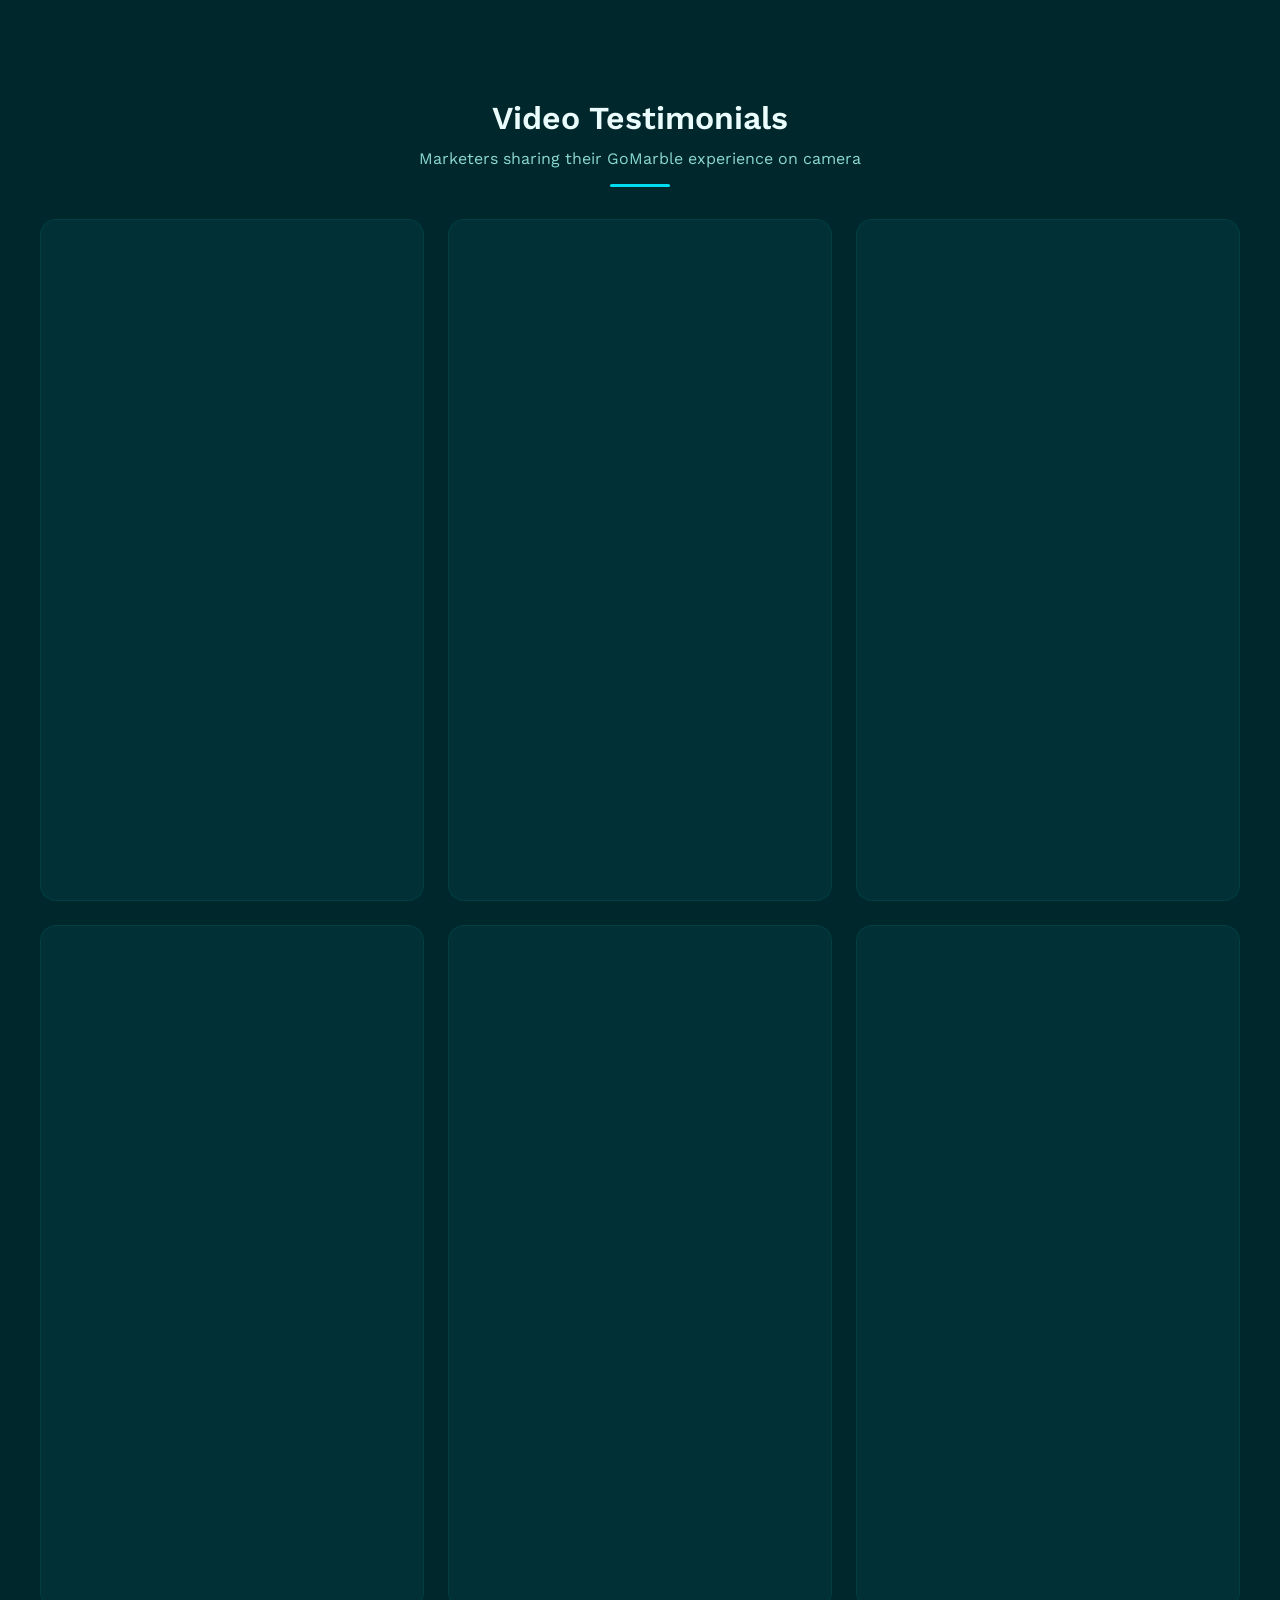
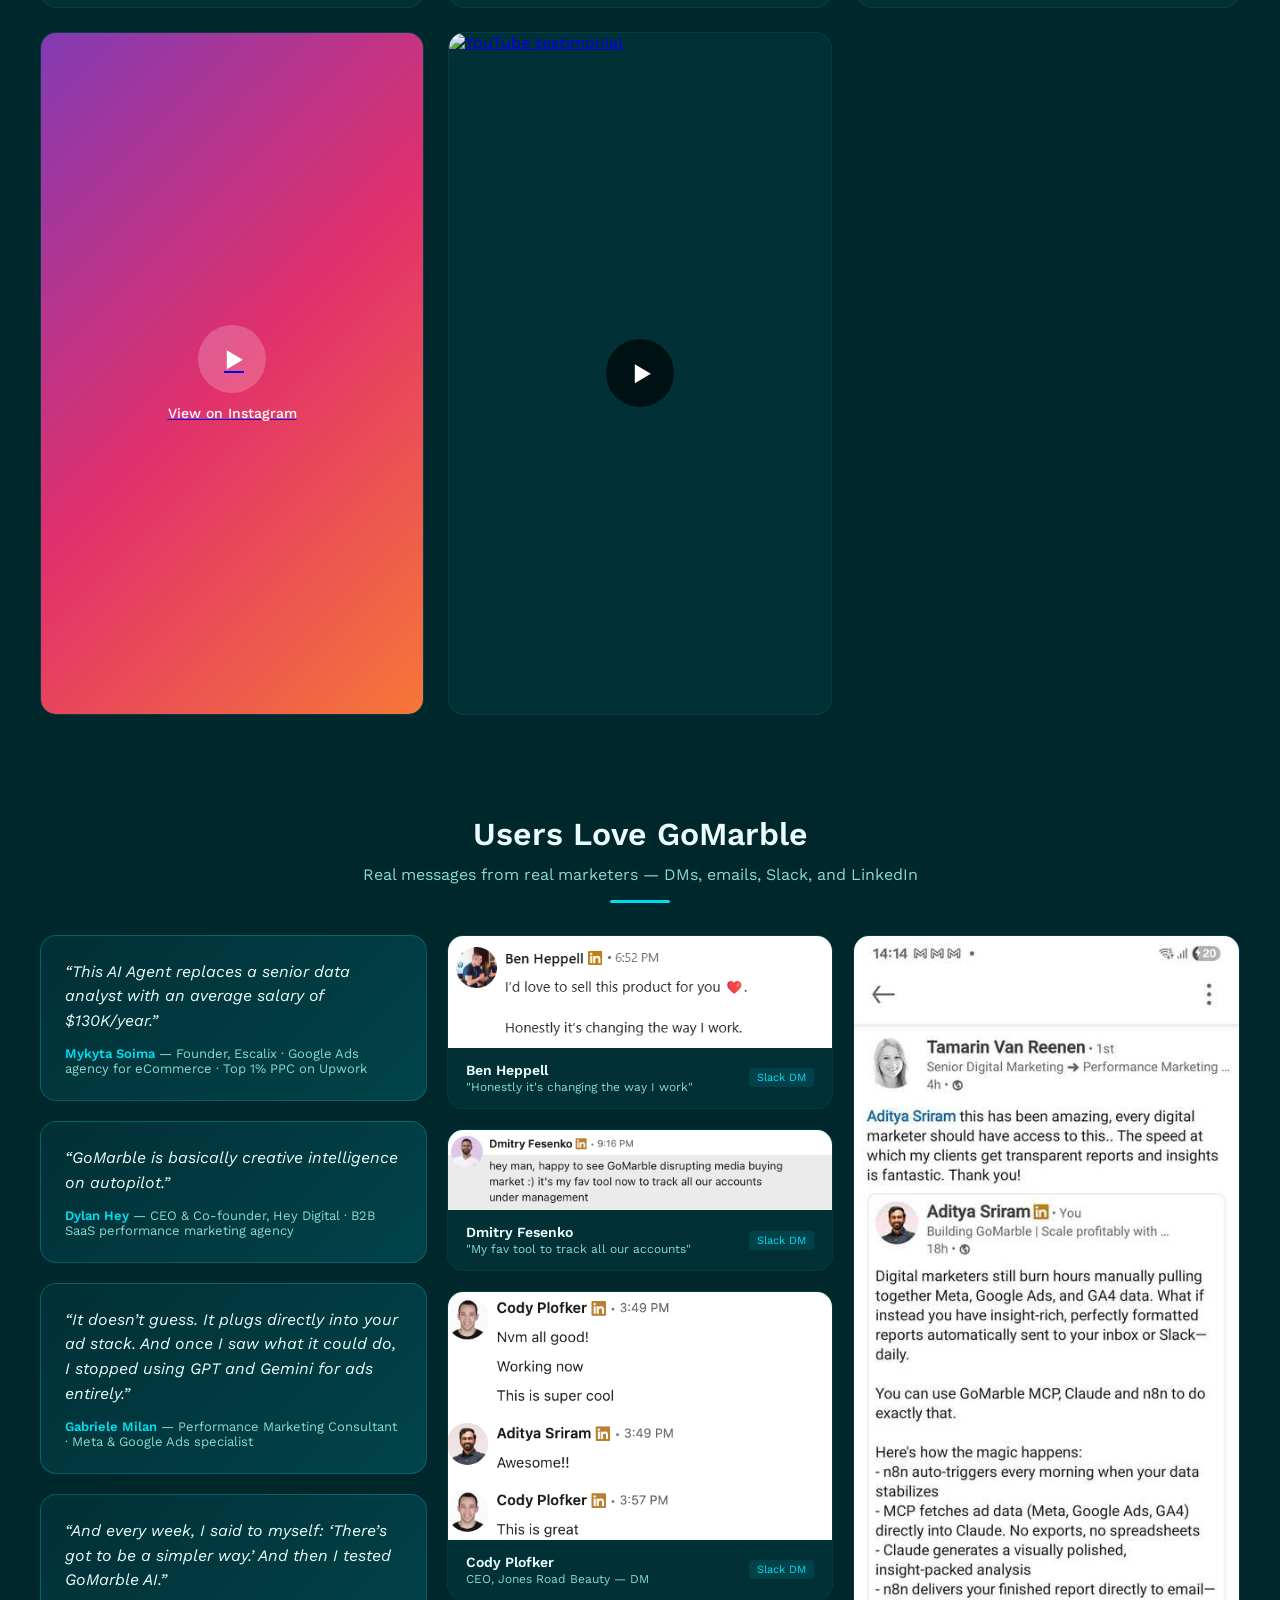
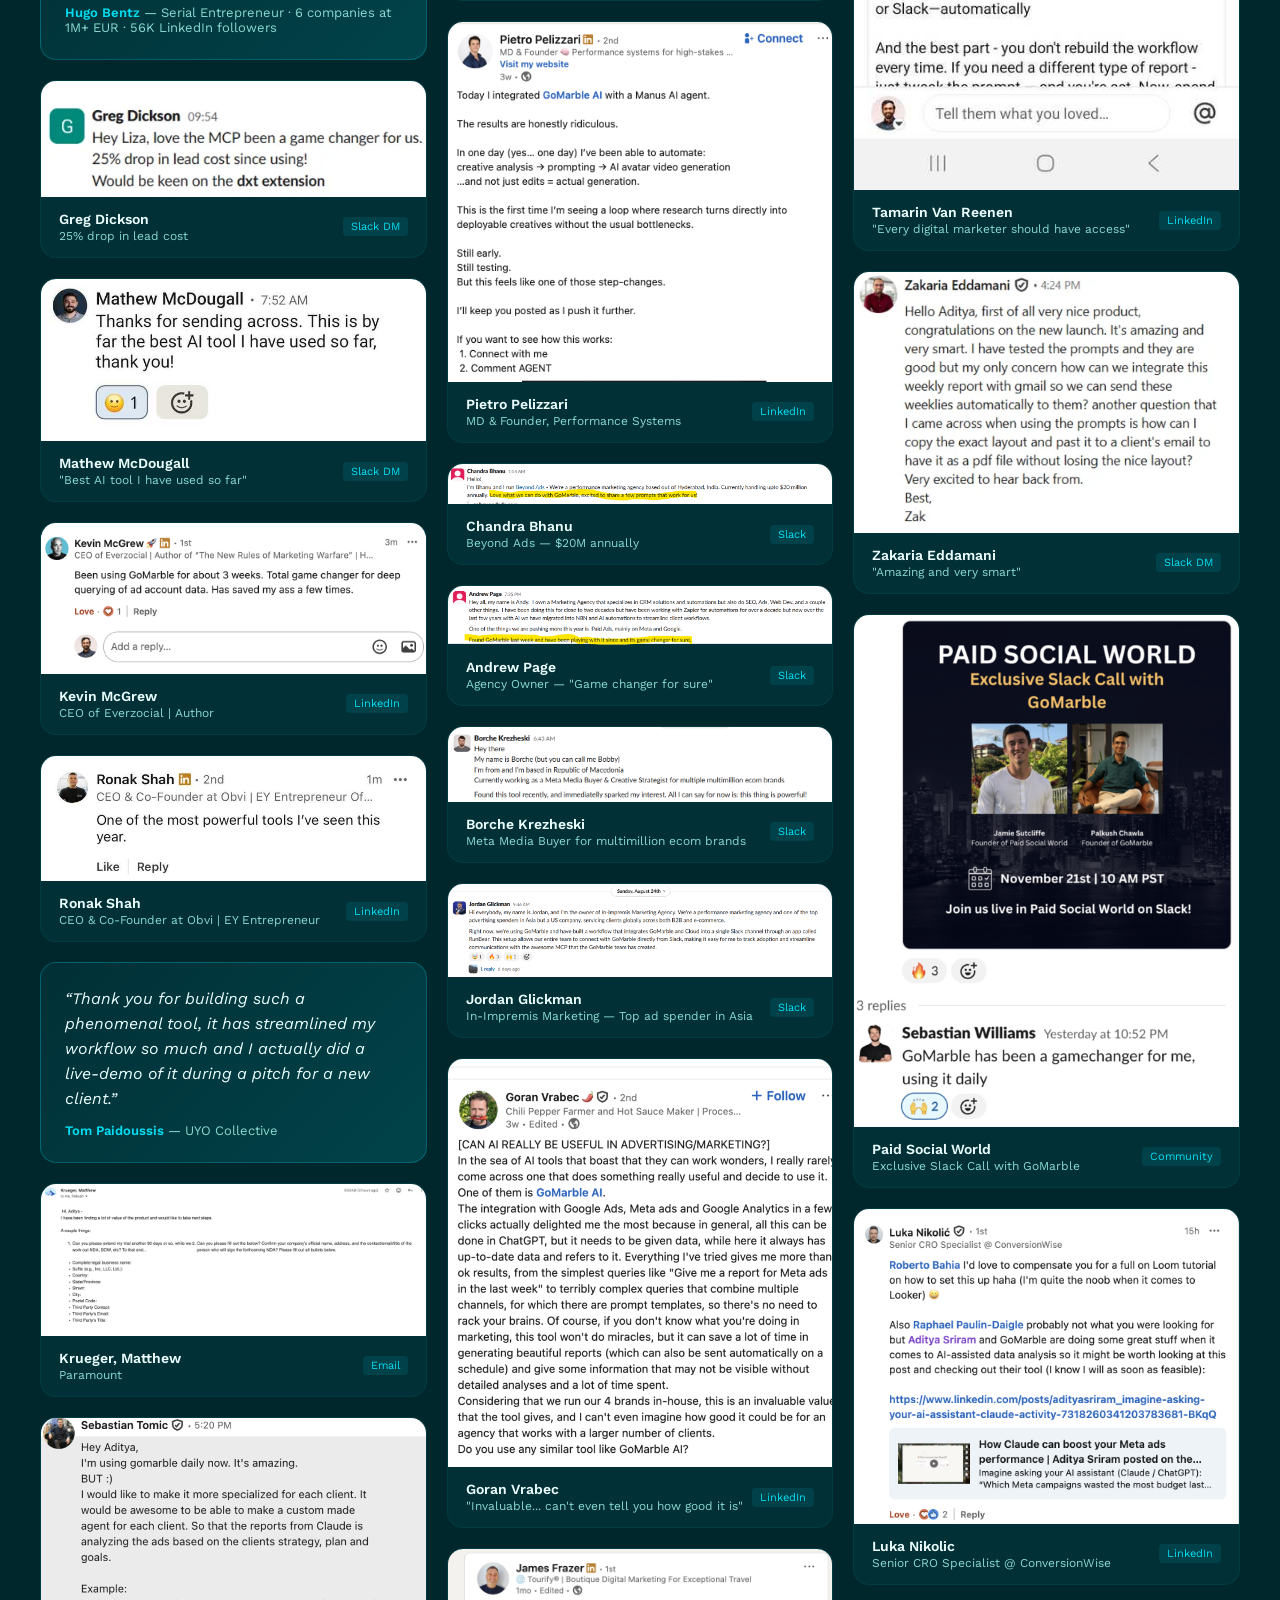
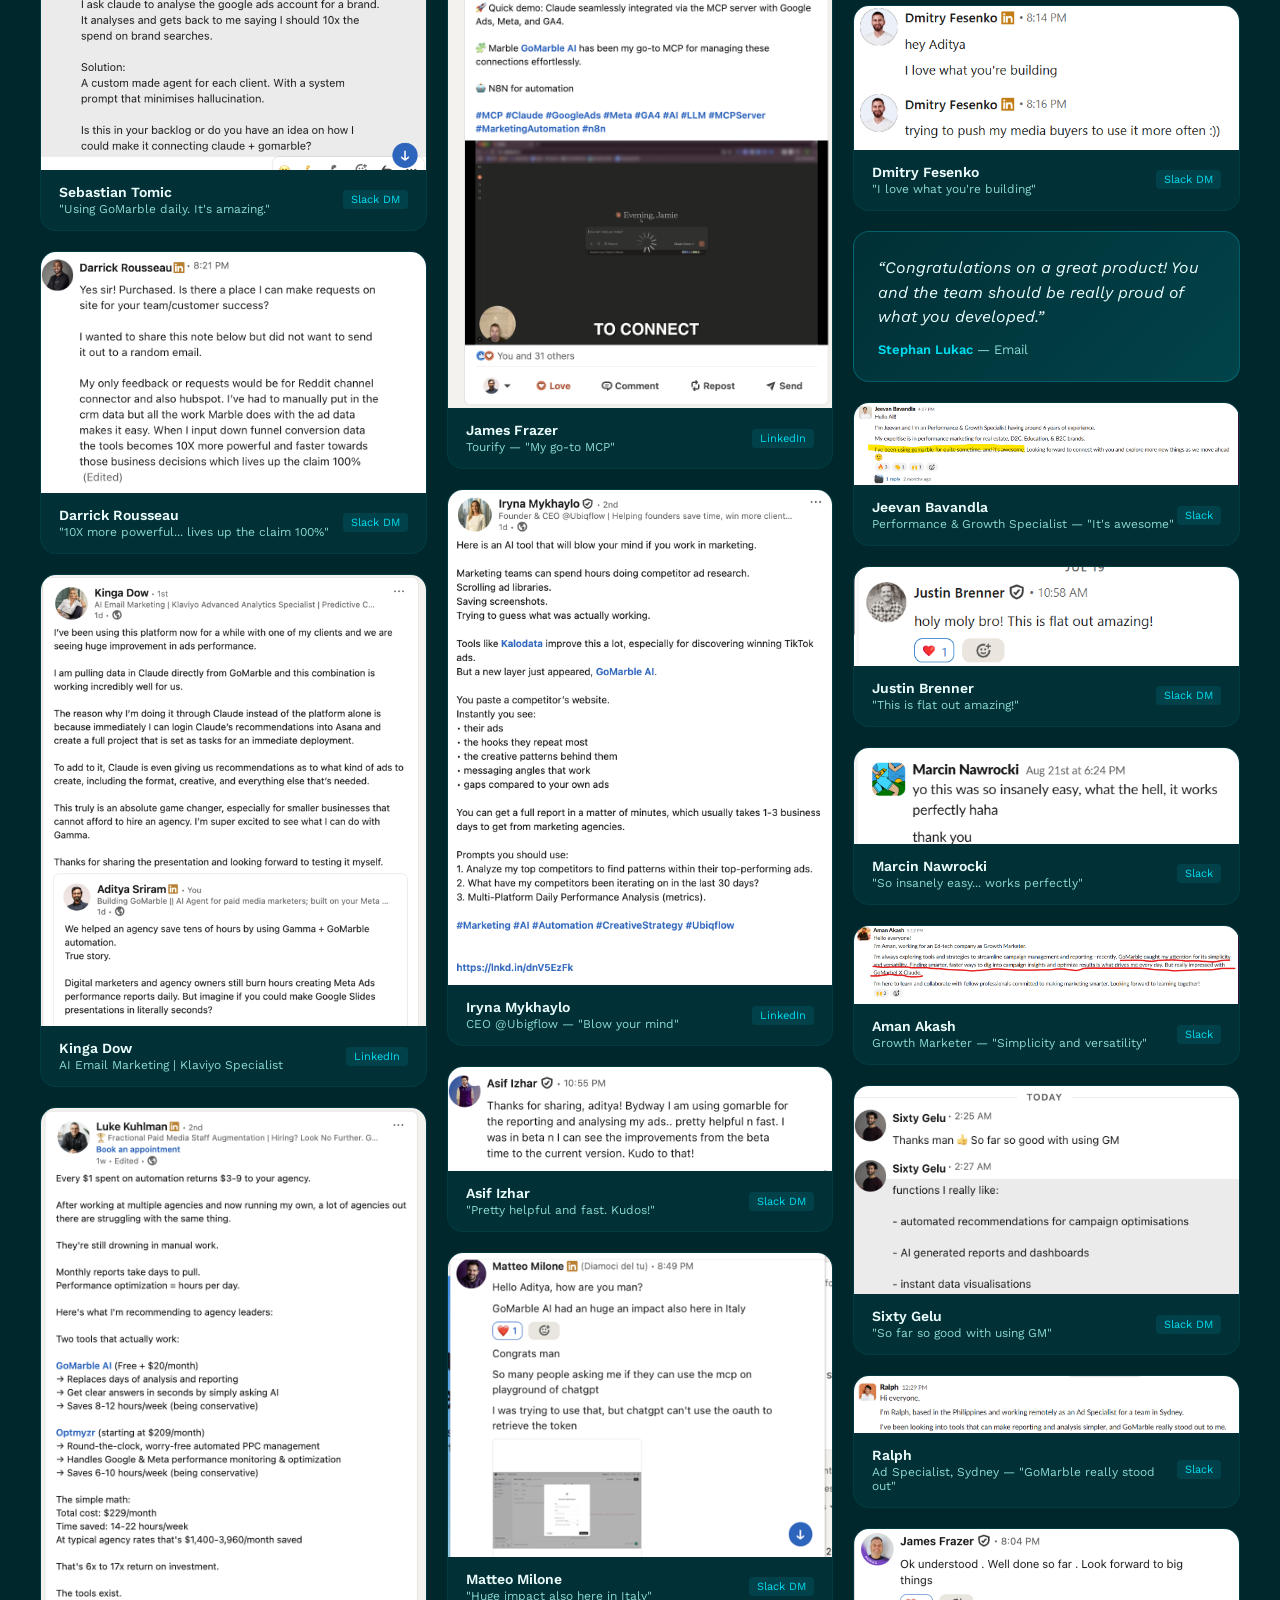
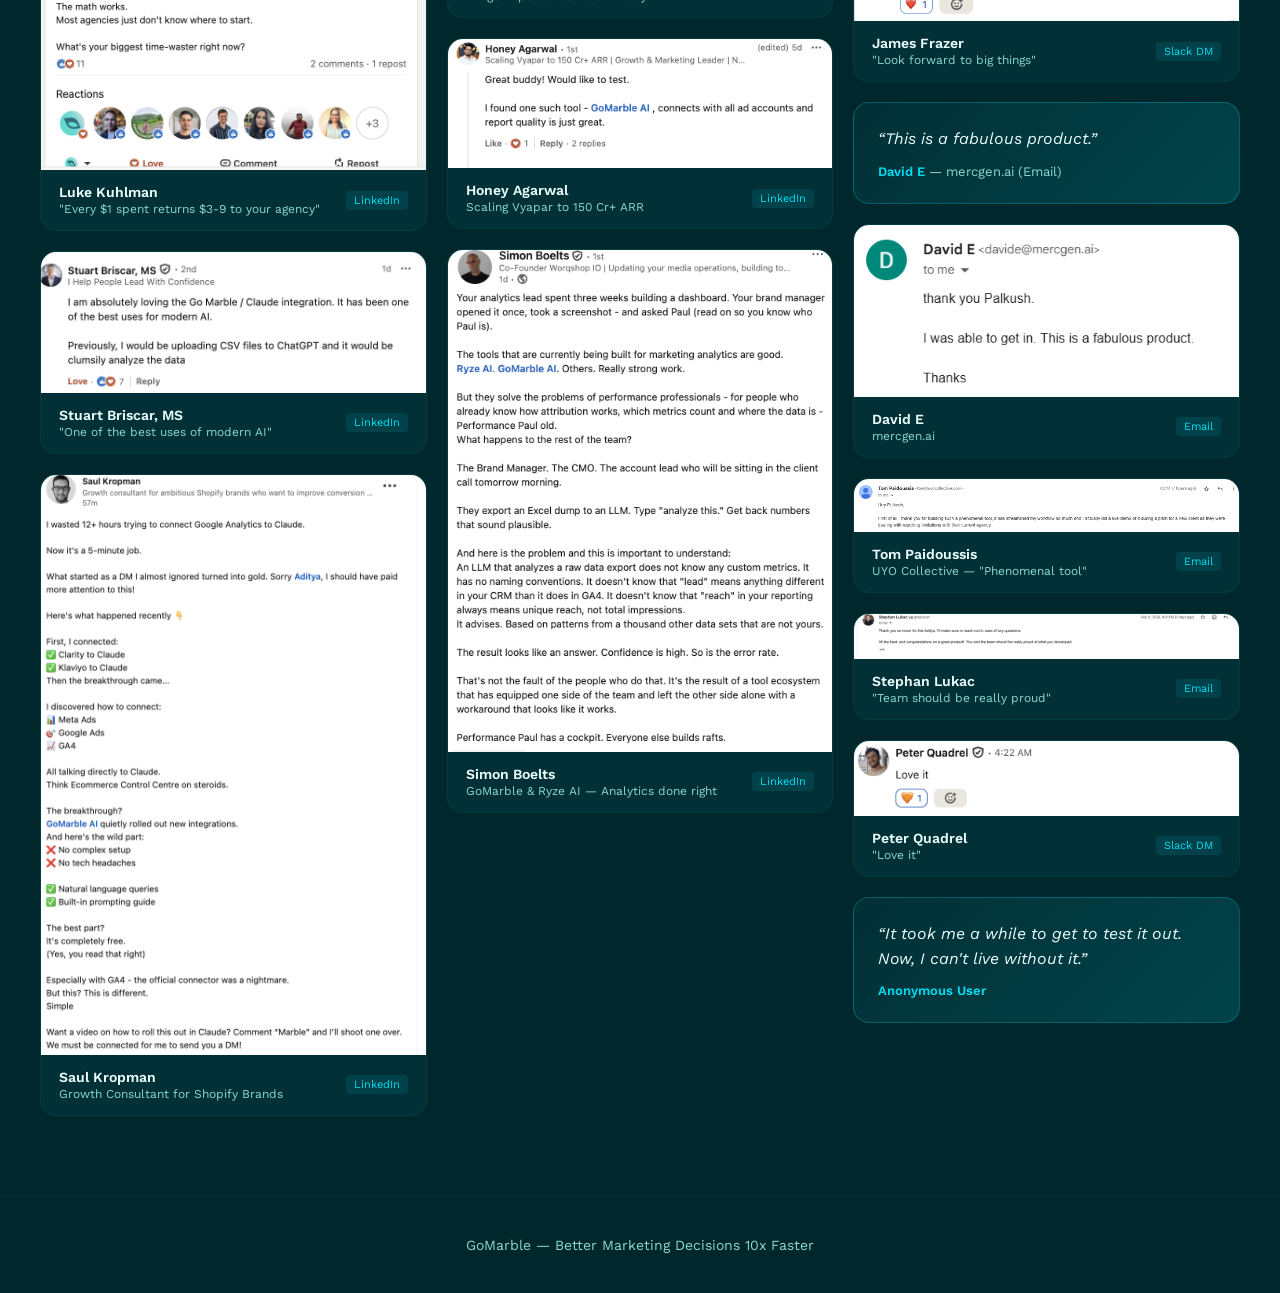
==== commit 05ff5b04: "Keep Chris Lang in Industry Leaders section" ====
--- a/index.html
+++ b/index.html
@@ -481,6 +481,19 @@
     </div>
   </div>
 
+  <!-- 6. Chris Lang -->
+  <div class="influencer-card">
+    <div class="platform-badge">LinkedIn</div>
+    <div class="quote-mark">&ldquo;</div>
+    <div class="quote">GoMarble AI signal a shift where teams that pair AI with real performance data move faster than those still relying on manual creative workflows.</div>
+    <div class="attribution">
+      <div class="avatar"><img src="headshots/chris-lang.jpg" alt="Chris Lang"></div>
+      <div>
+        <div class="name">Chris Lang</div>
+        <div class="role">Top 1% Shopify Expert &middot; 15+ years eCommerce &middot; 50+ platform builds &amp; migrations</div>
+      </div>
+    </div>
+  </div>
 
 </div>
 
@@ -551,11 +564,6 @@
   </div>
 
   <div class="pull-quote-card">
-    <div class="pq-text">&ldquo;GoMarble AI signal a shift where teams that pair AI with real performance data move faster than those still relying on manual creative workflows.&rdquo;</div>
-    <div class="pq-attr"><strong>Chris Lang</strong> &mdash; Top 1% Shopify Expert &middot; 15+ years eCommerce</div>
-  </div>
-
-  <div class="pull-quote-card">
     <div class="pq-text">&ldquo;And every week, I said to myself: &lsquo;There&rsquo;s got to be a simpler way.&rsquo; And then I tested GoMarble AI.&rdquo;</div>
     <div class="pq-attr"><strong>Hugo Bentz</strong> &mdash; Serial Entrepreneur &middot; 6 companies at 1M+ EUR &middot; 56K LinkedIn followers</div>
   </div>
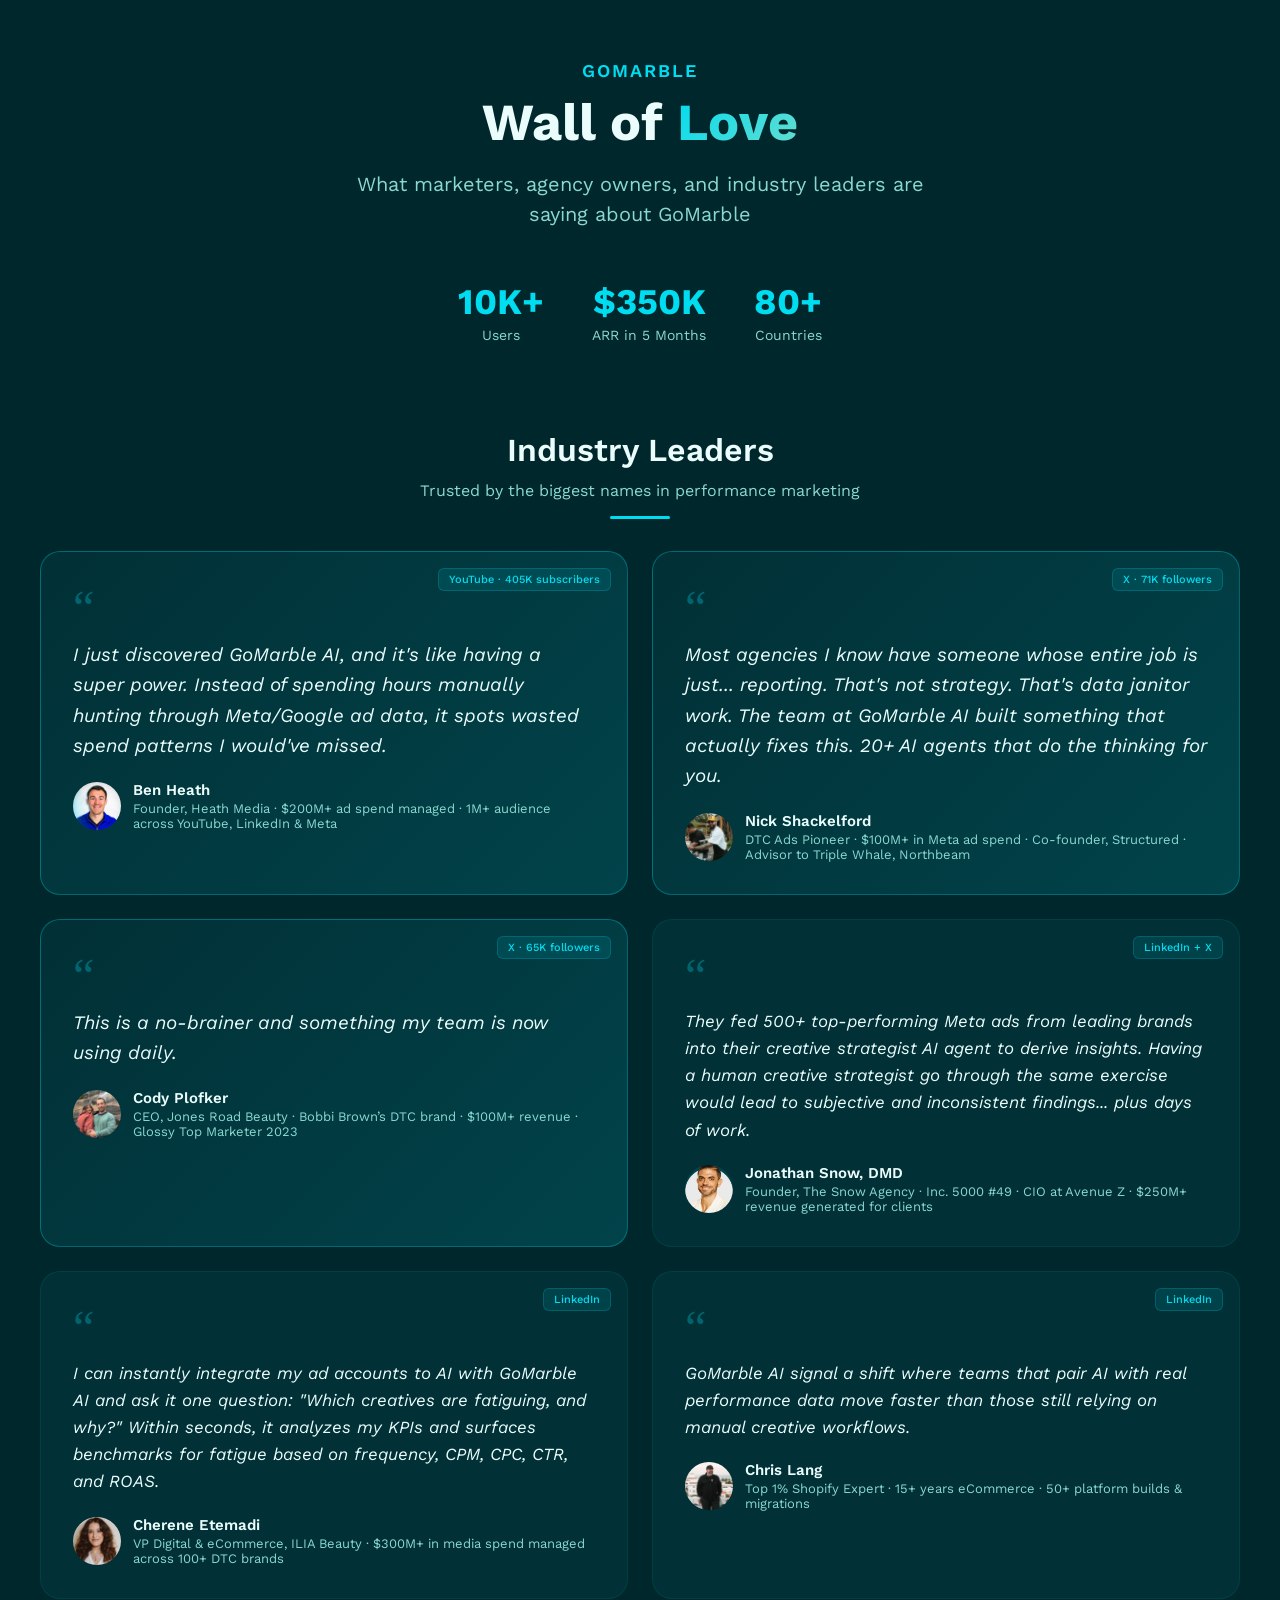
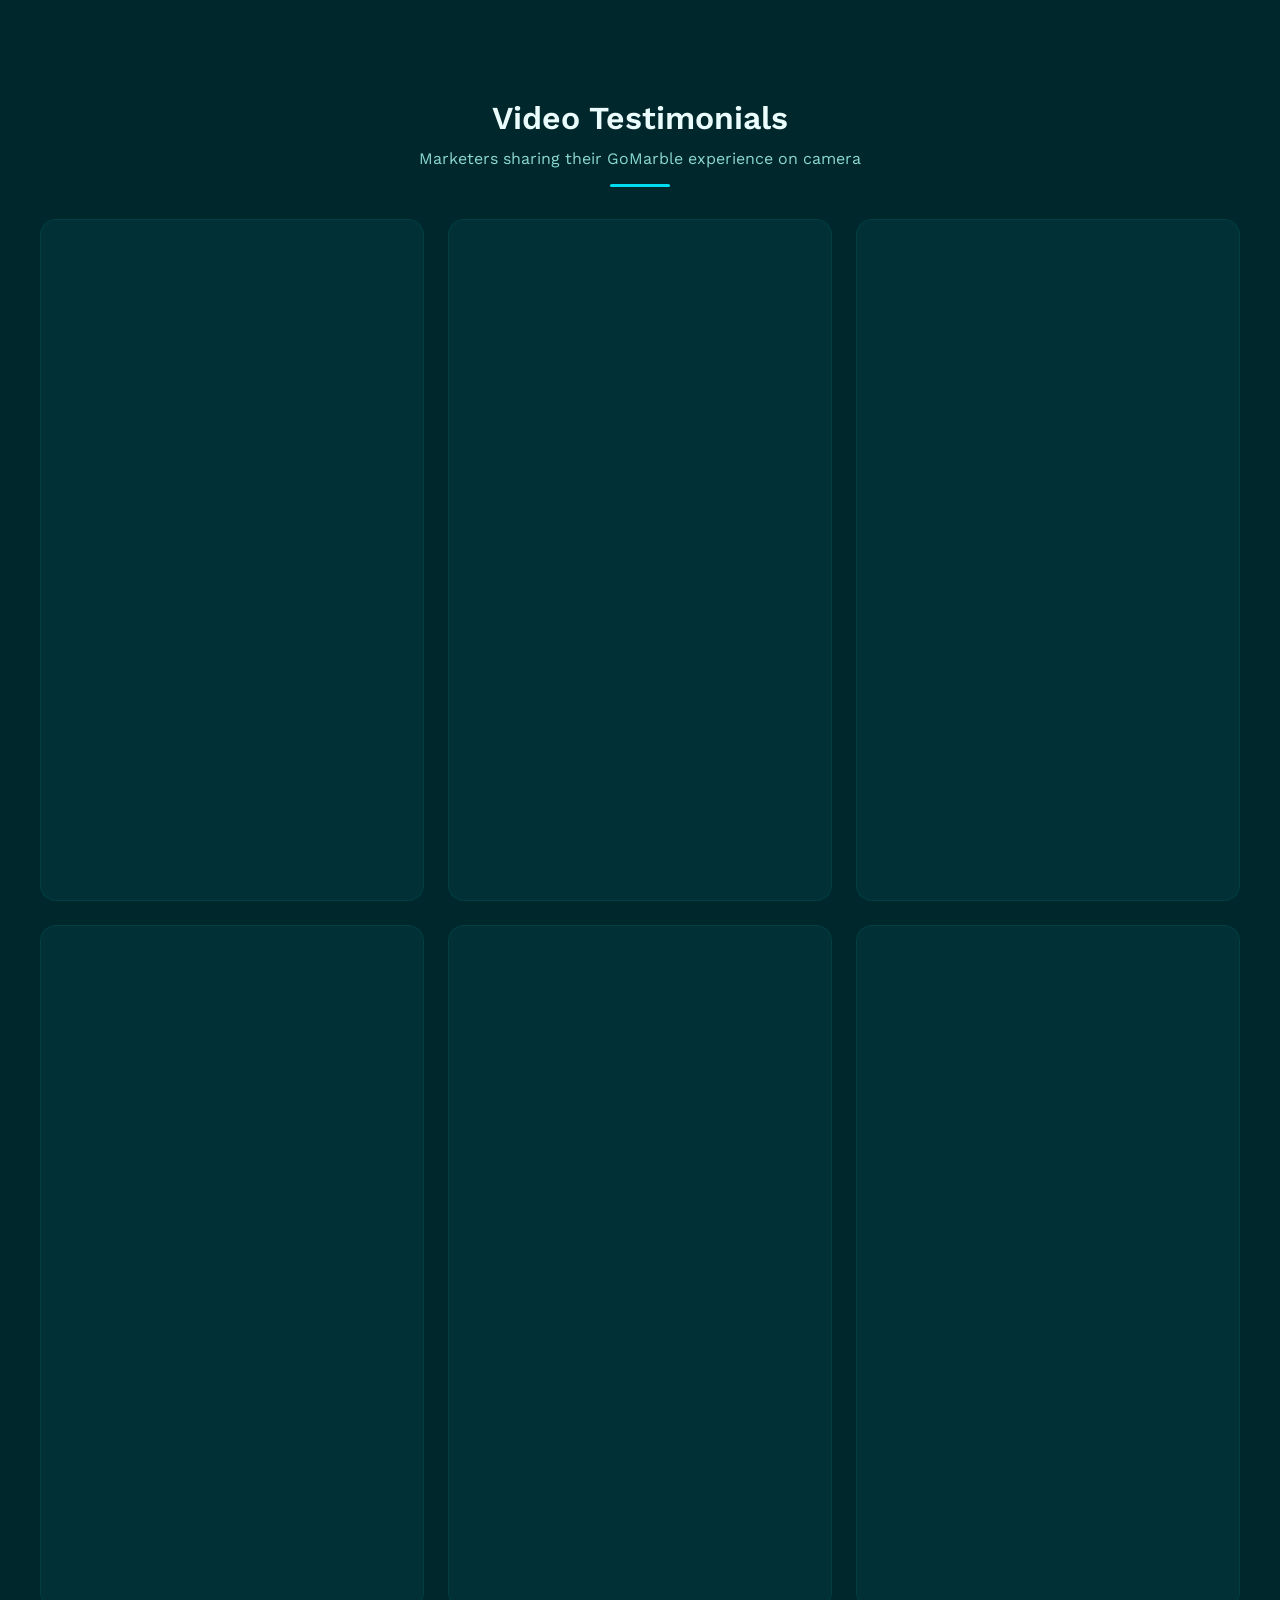
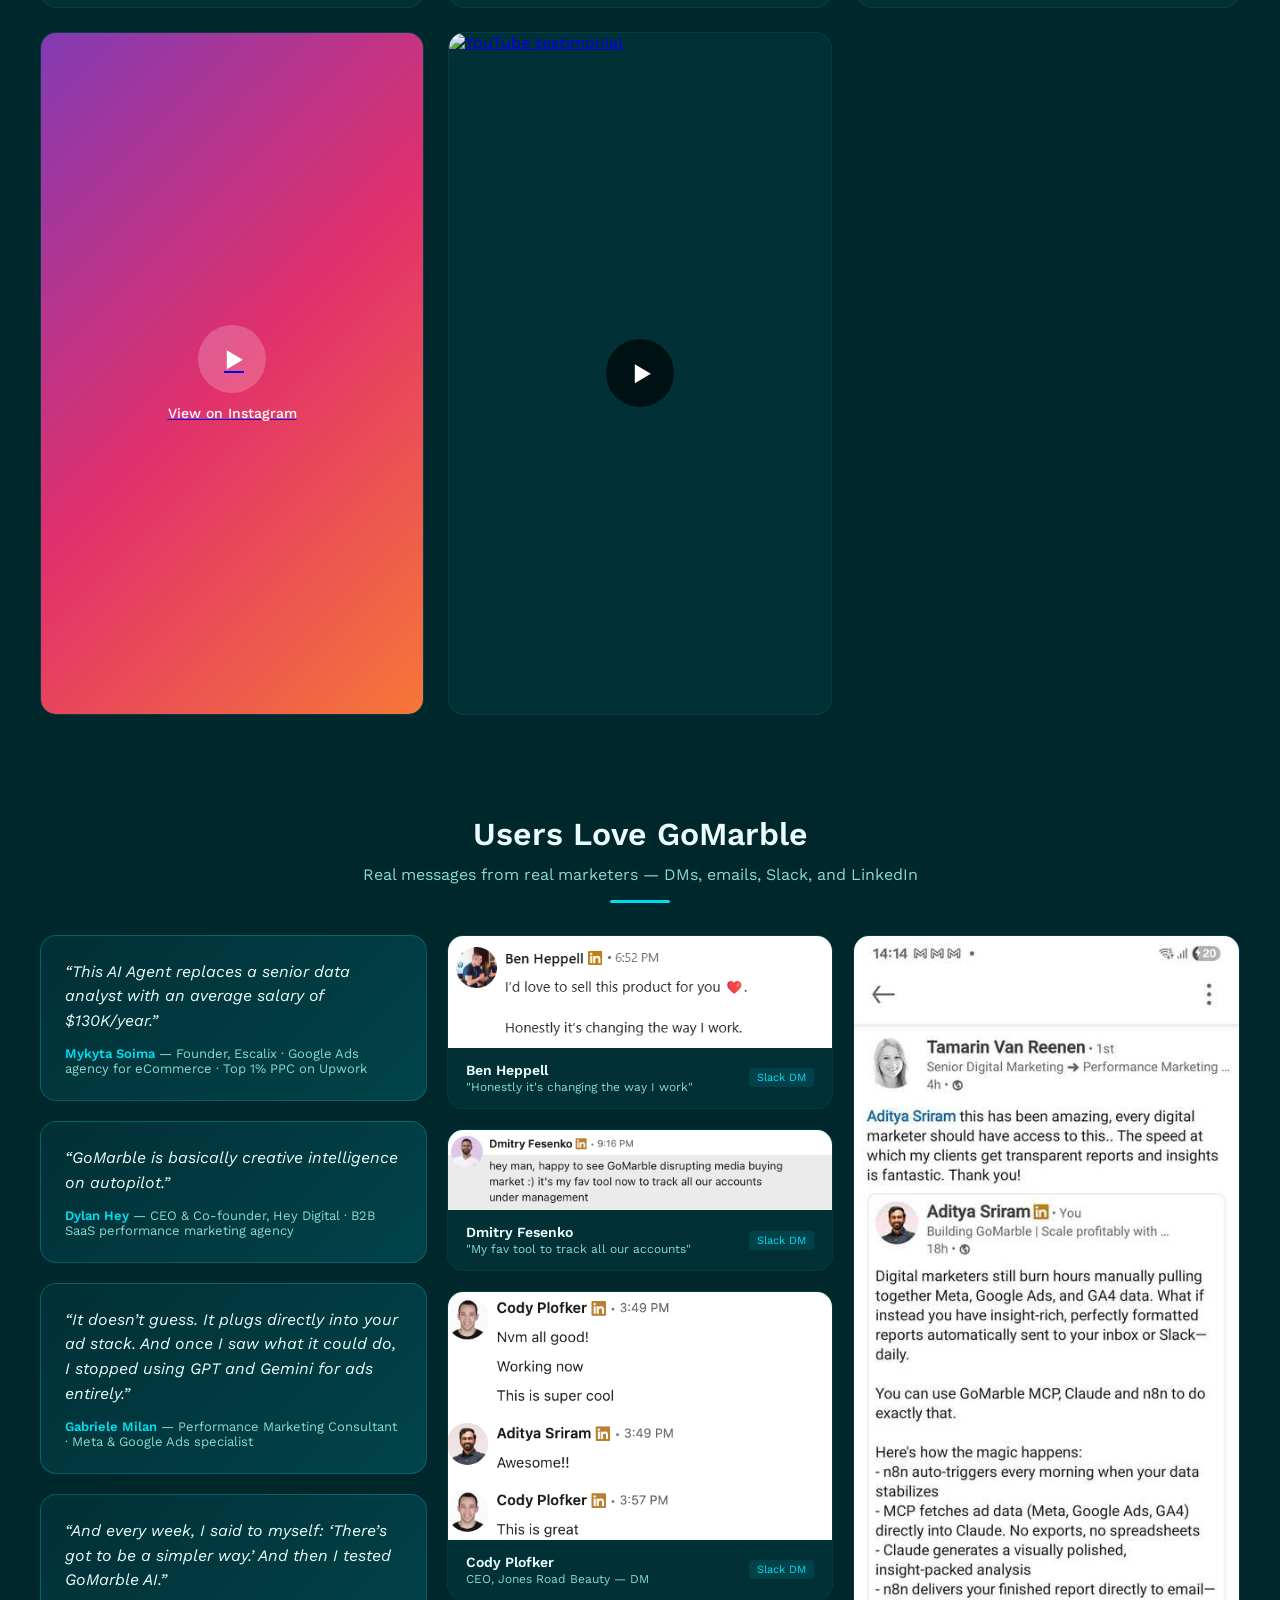
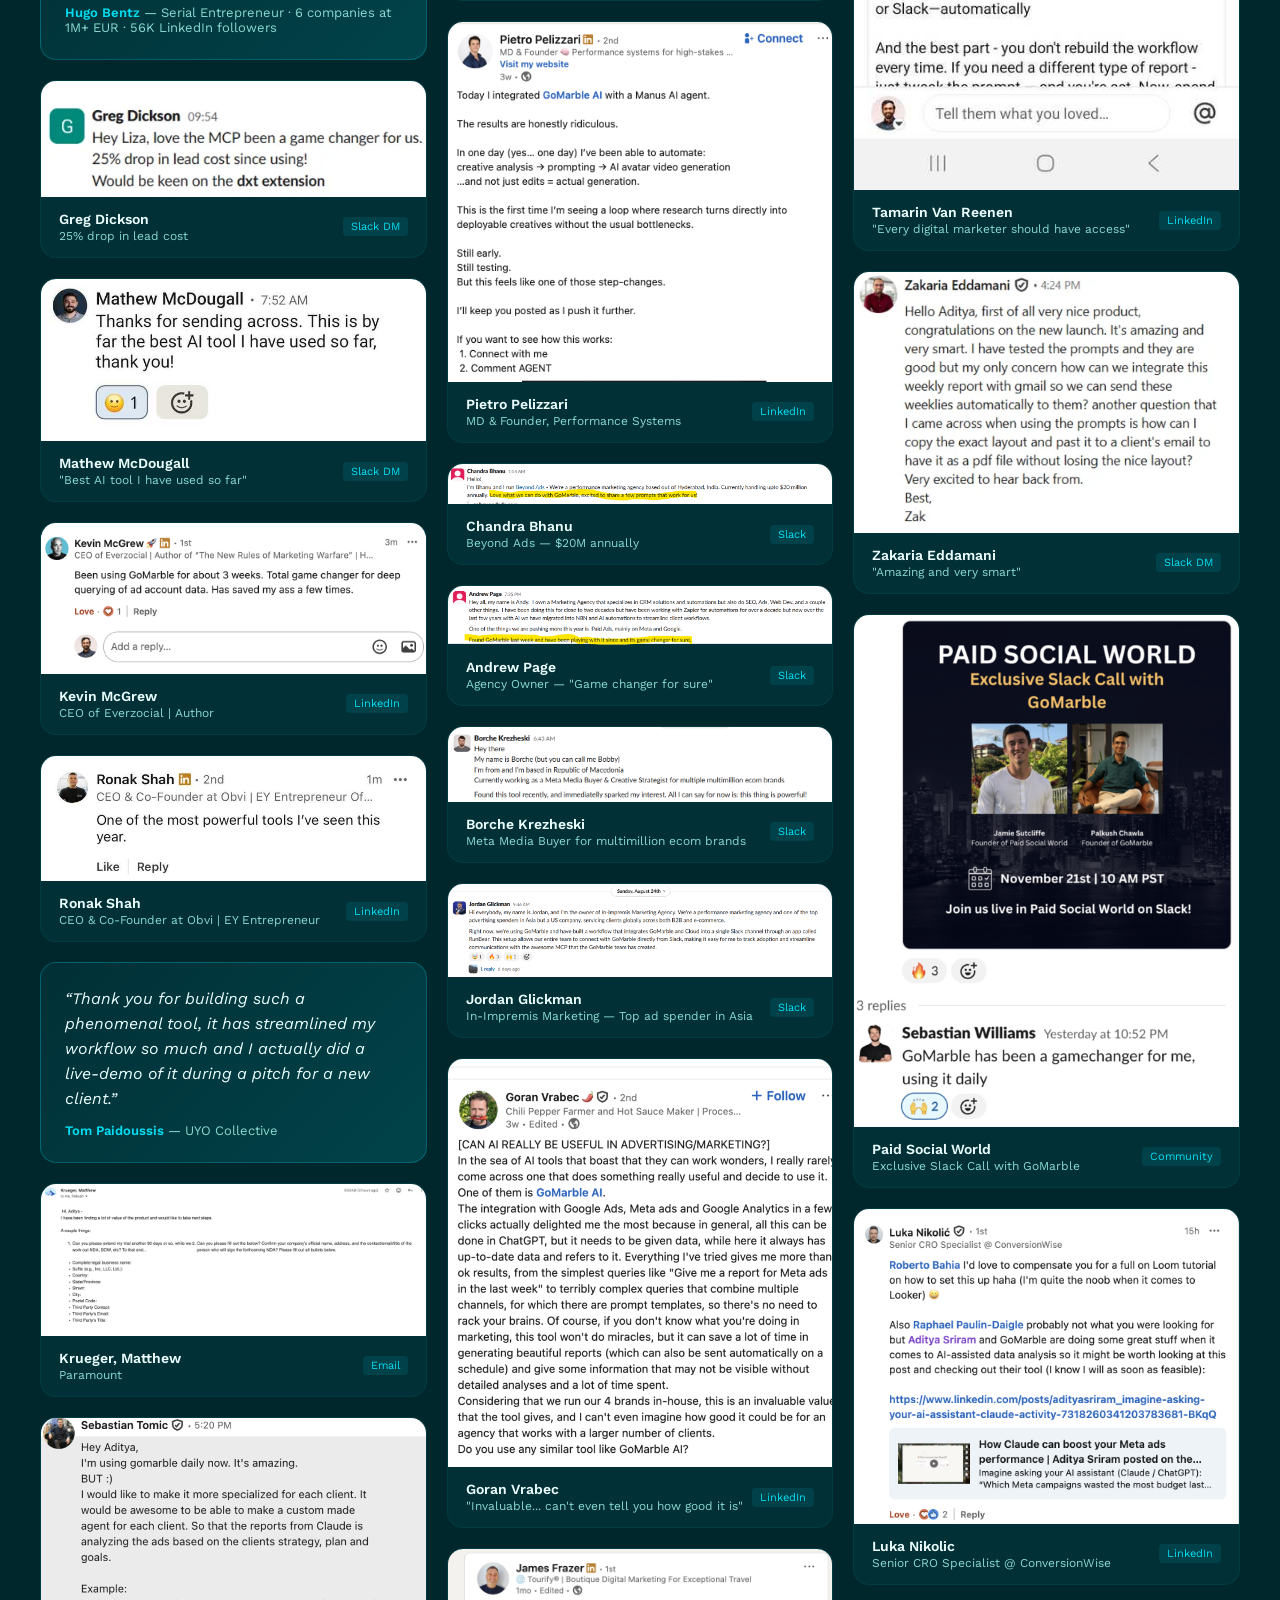
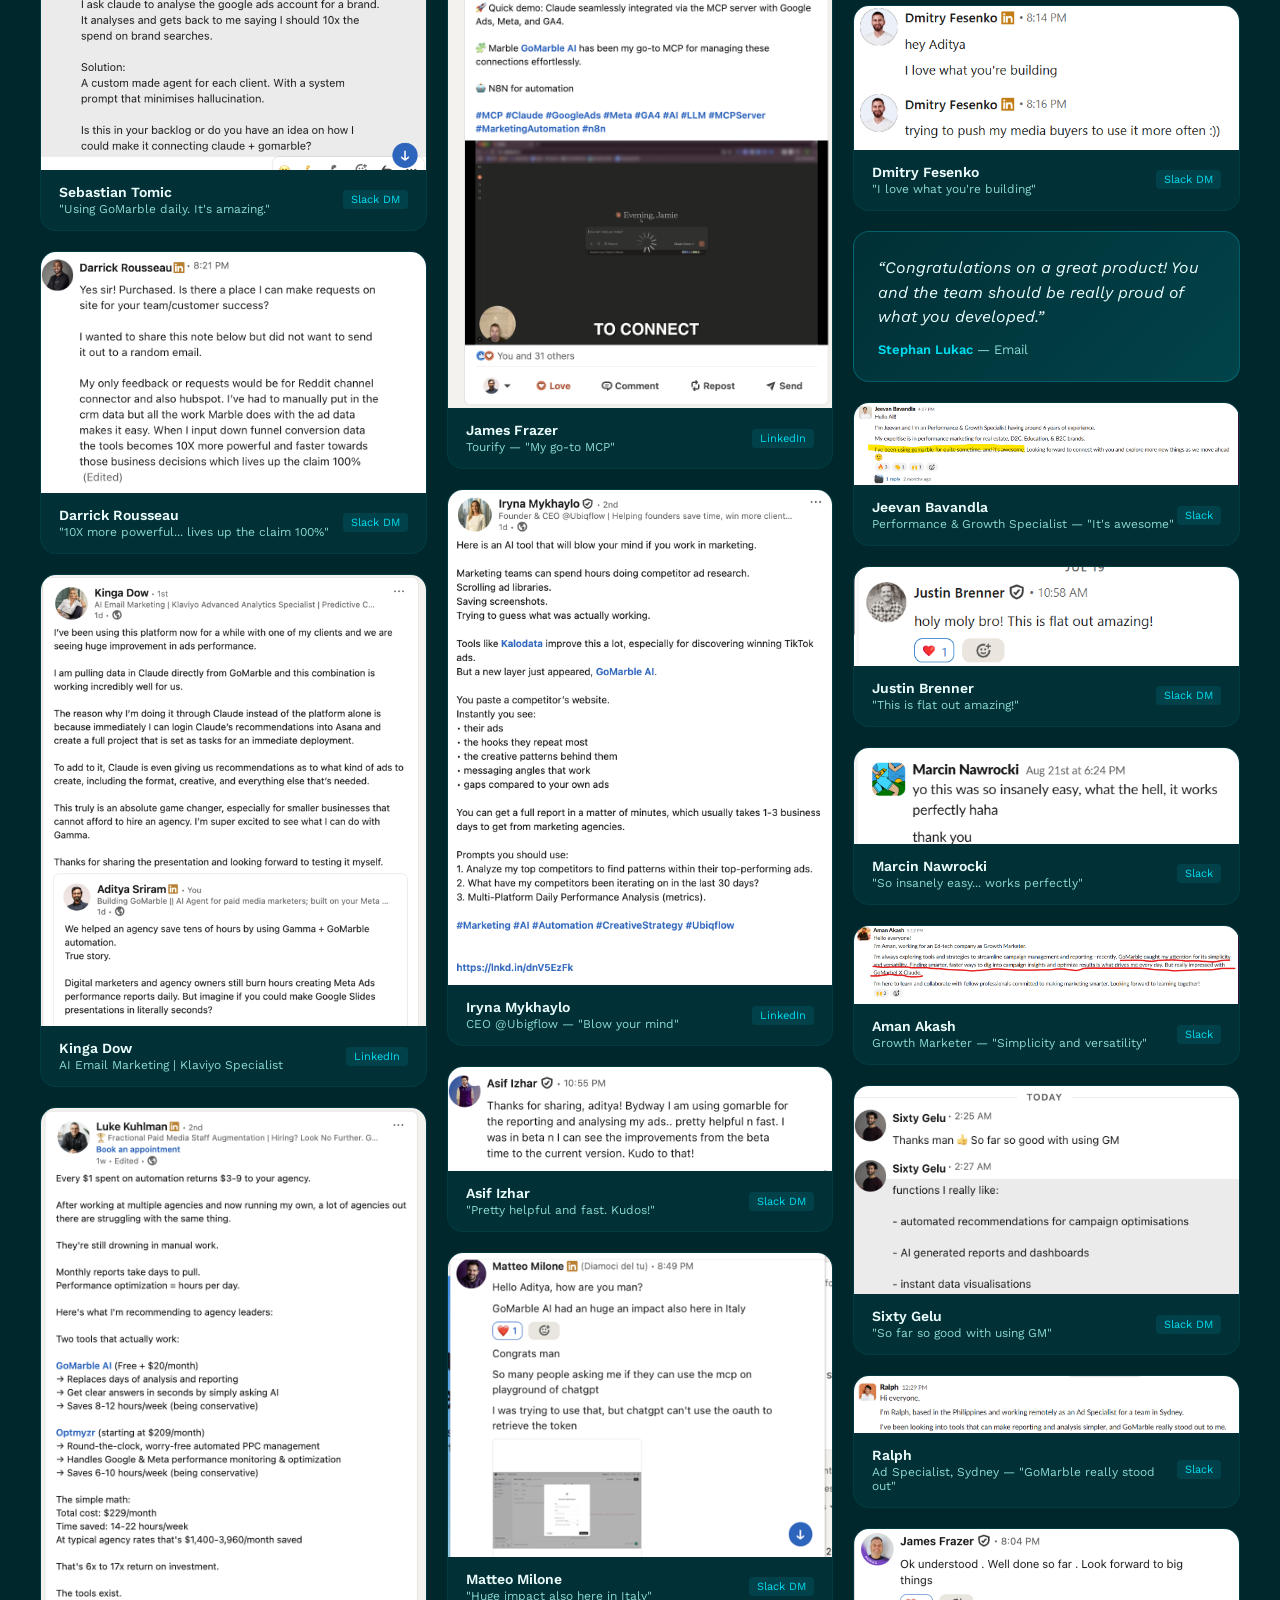
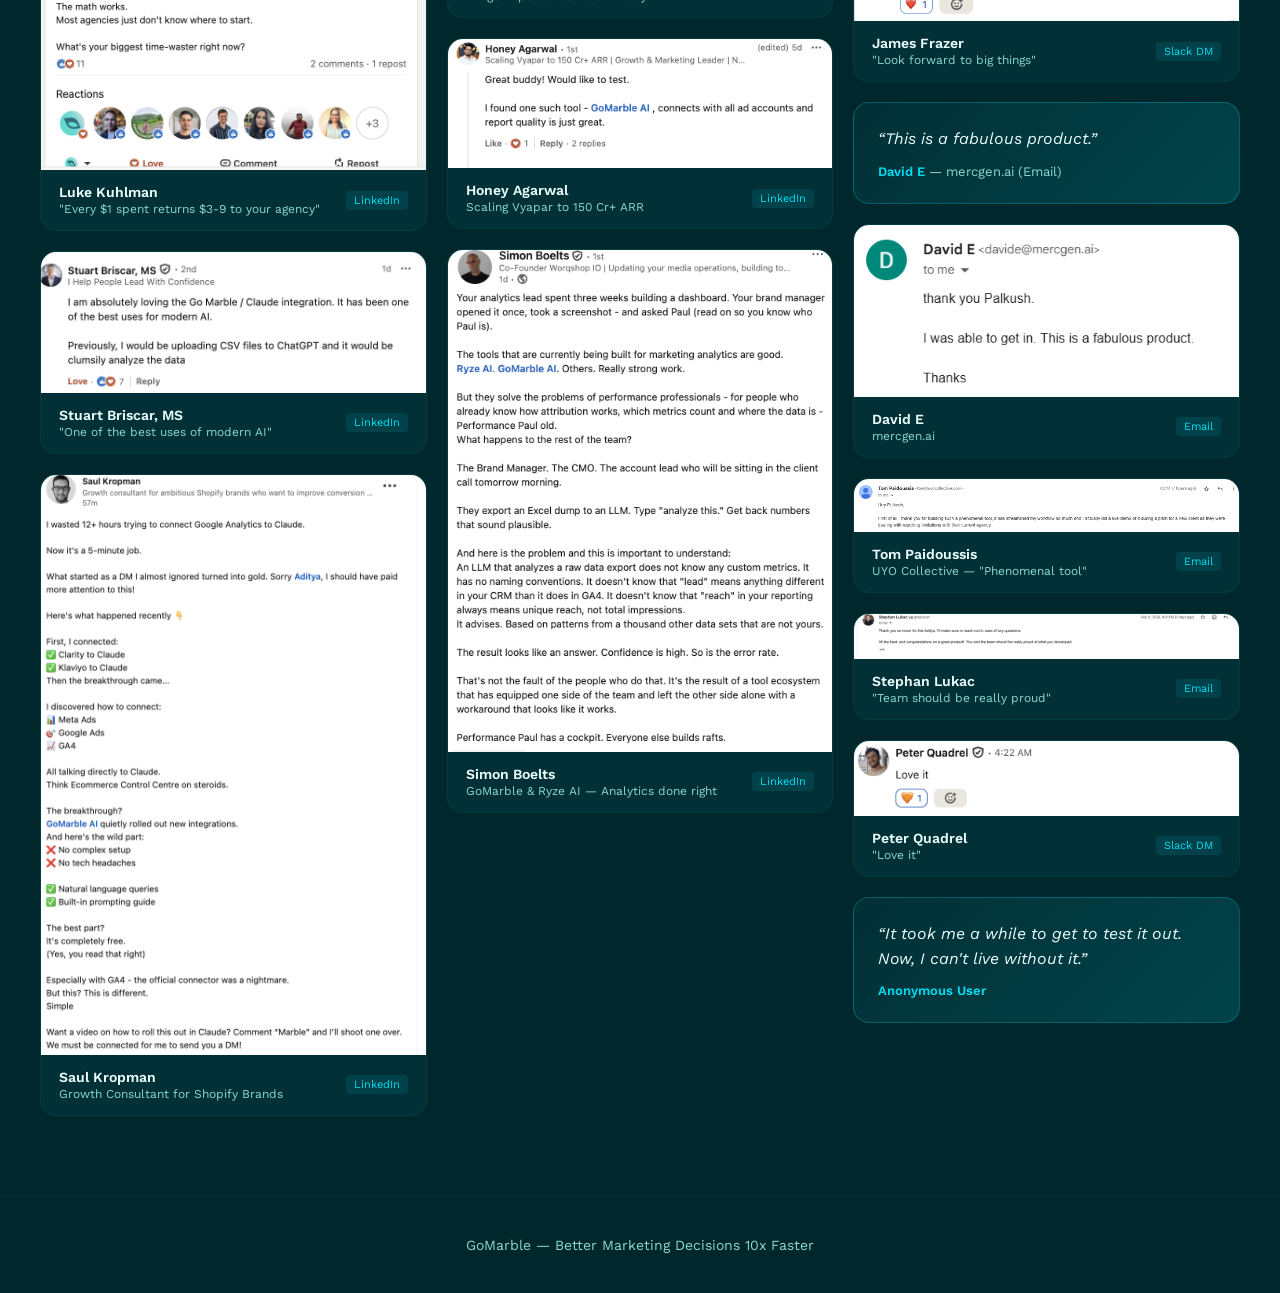
==== commit ef6e66b7: "Promote Cody Plofker to hero card with stronger credentials" ====
--- a/index.html
+++ b/index.html
@@ -440,7 +440,7 @@
   </div>
 
   <!-- 3. Cody Plofker -->
-  <div class="influencer-card">
+  <div class="influencer-card hero">
     <div class="platform-badge">X &middot; 65K followers</div>
     <div class="quote-mark">&ldquo;</div>
     <div class="quote">This is a no-brainer and something my team is now using daily.</div>
@@ -448,7 +448,7 @@
       <div class="avatar"><img src="headshots/cody-plofker.jpg" alt="Cody Plofker"></div>
       <div>
         <div class="name">Cody Plofker</div>
-        <div class="role">CEO, Jones Road Beauty (Bobbi Brown&rsquo;s $100M+ DTC brand)</div>
+        <div class="role">CEO, Jones Road Beauty &middot; Bobbi Brown&rsquo;s DTC brand &middot; $100M+ revenue &middot; Glossy Top Marketer 2023</div>
       </div>
     </div>
   </div>
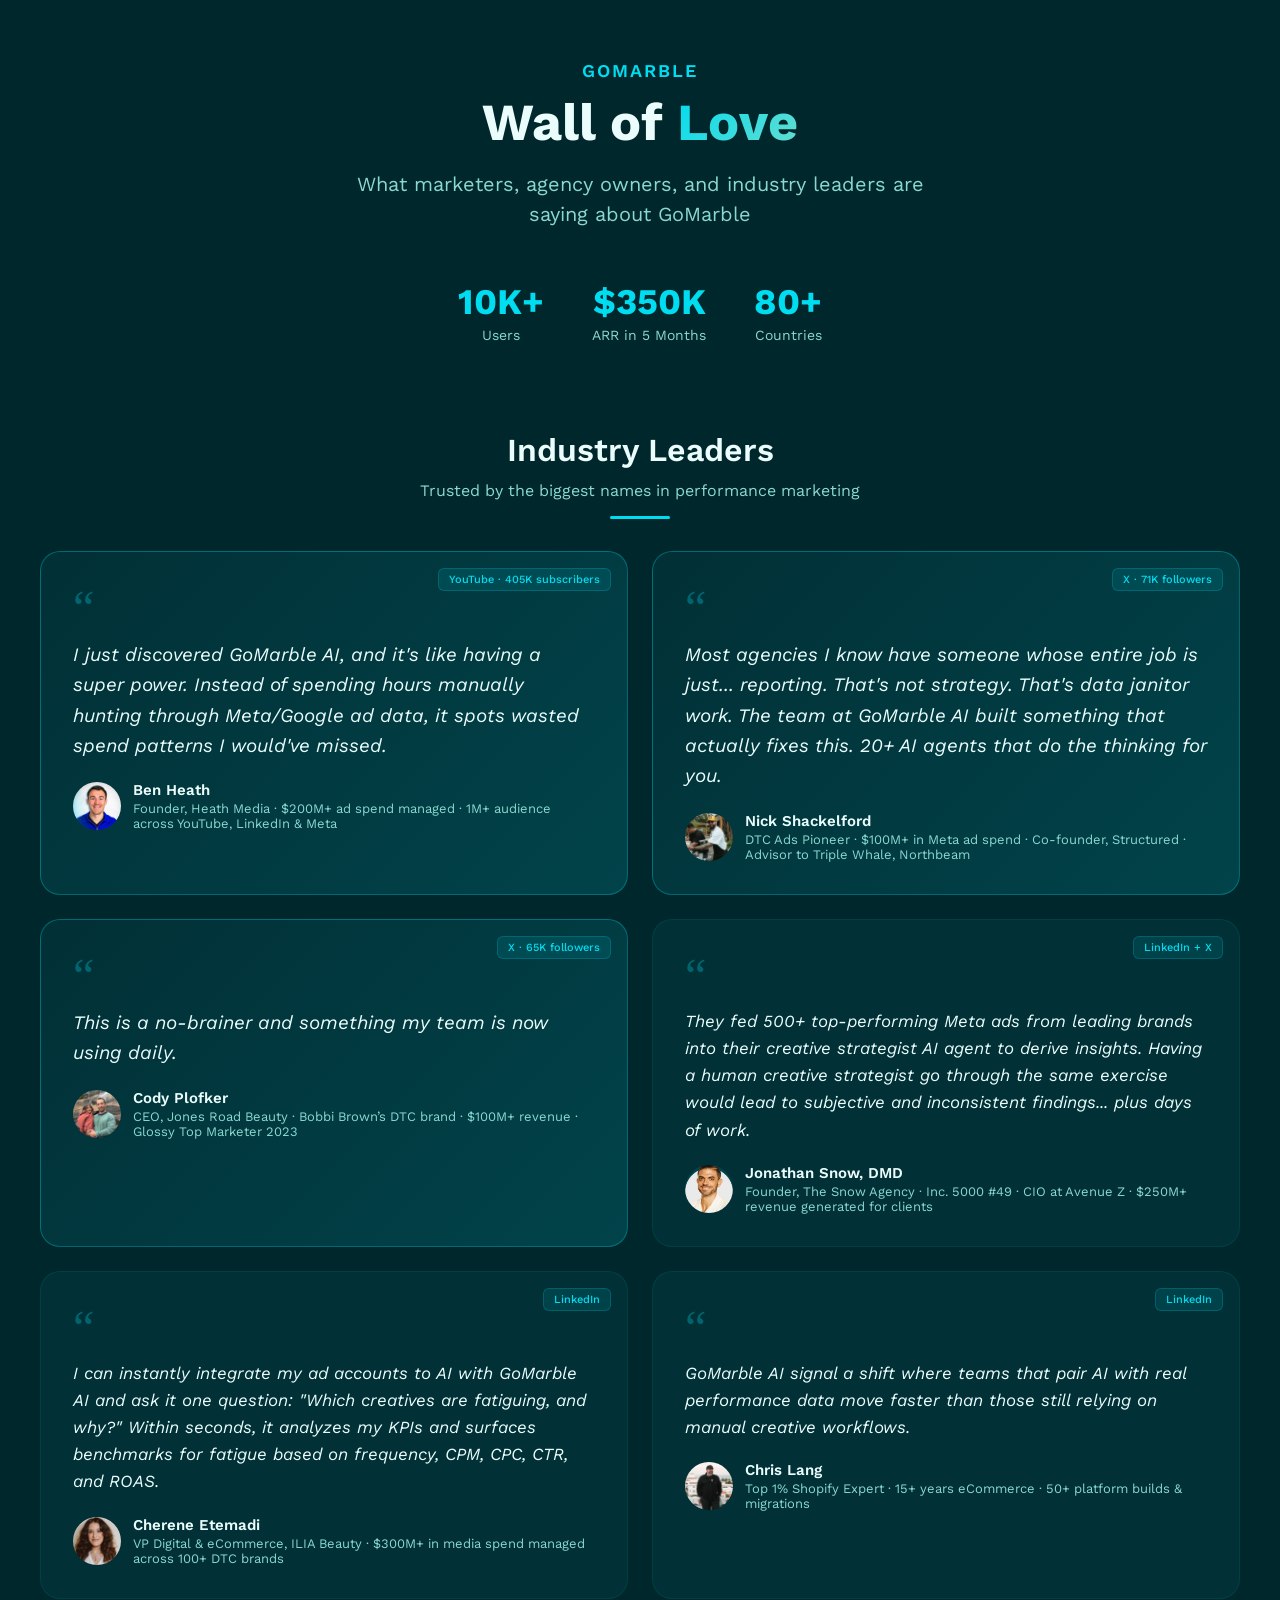
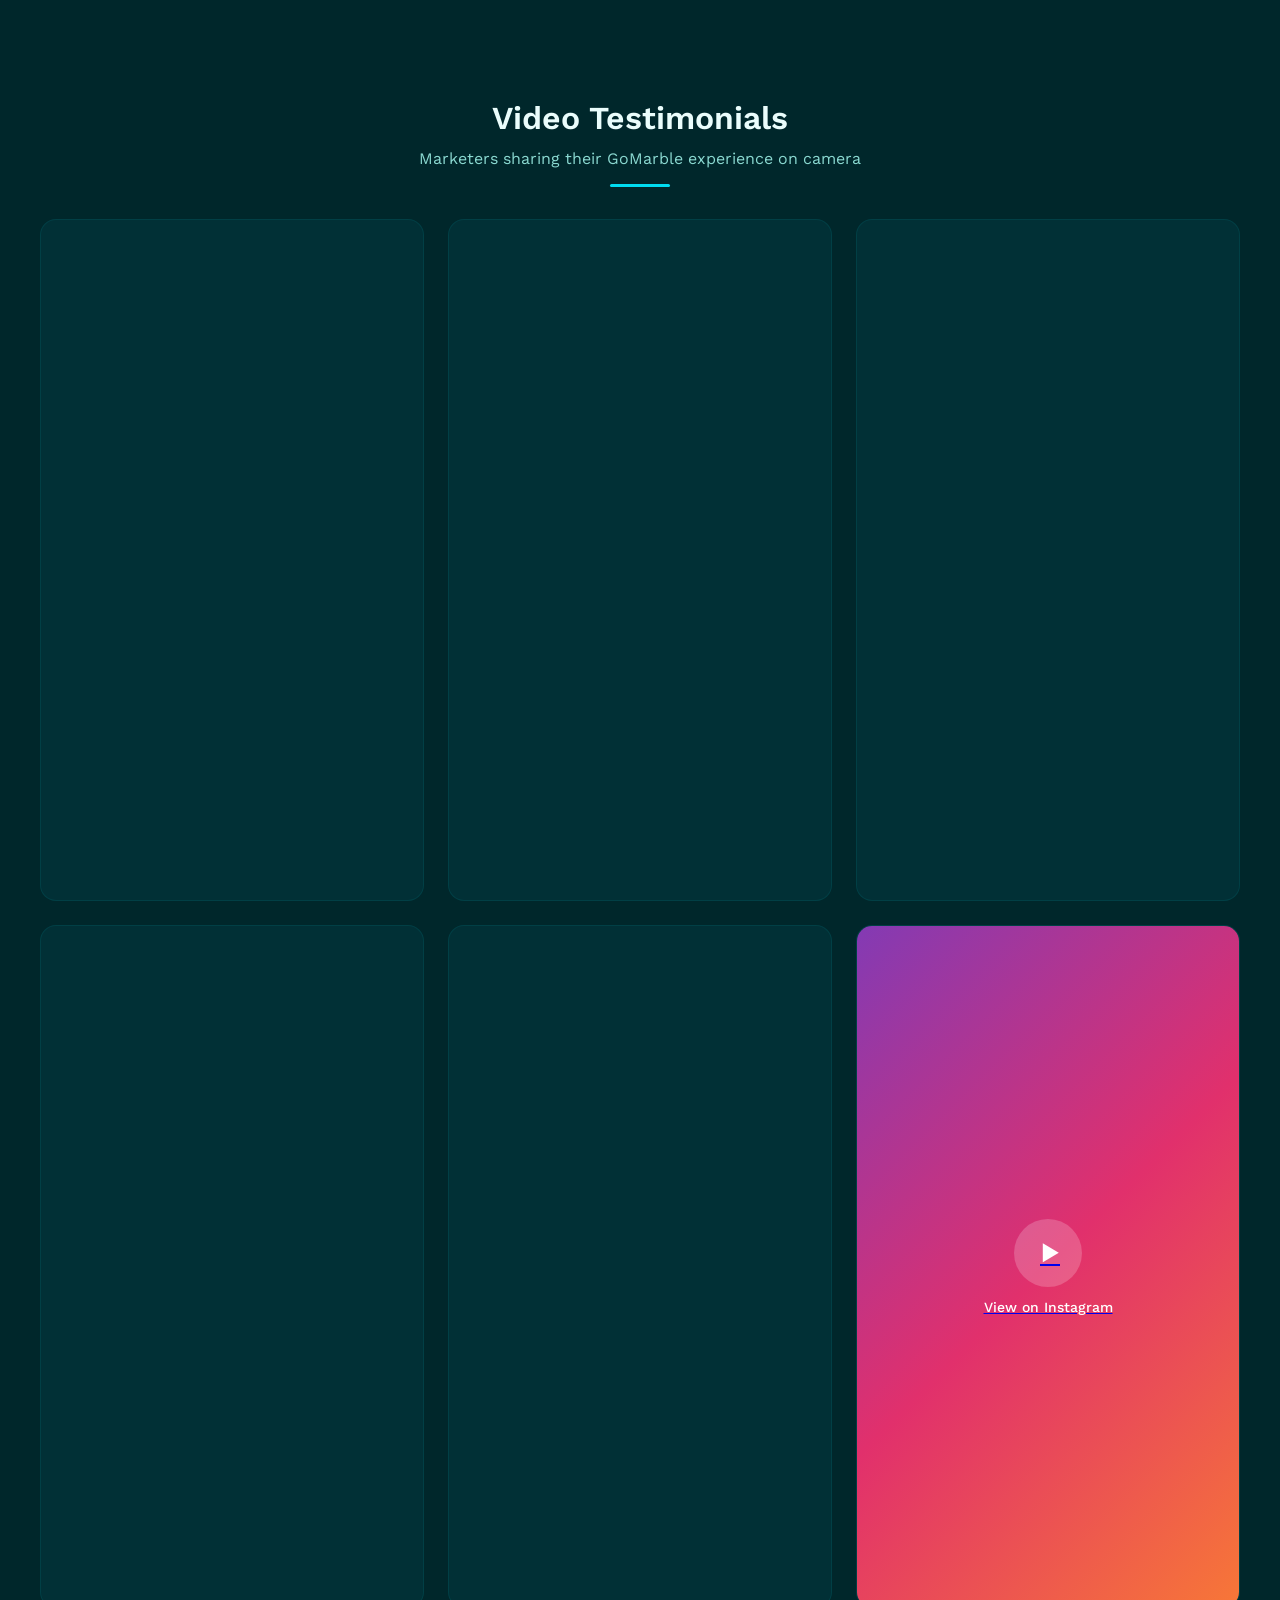
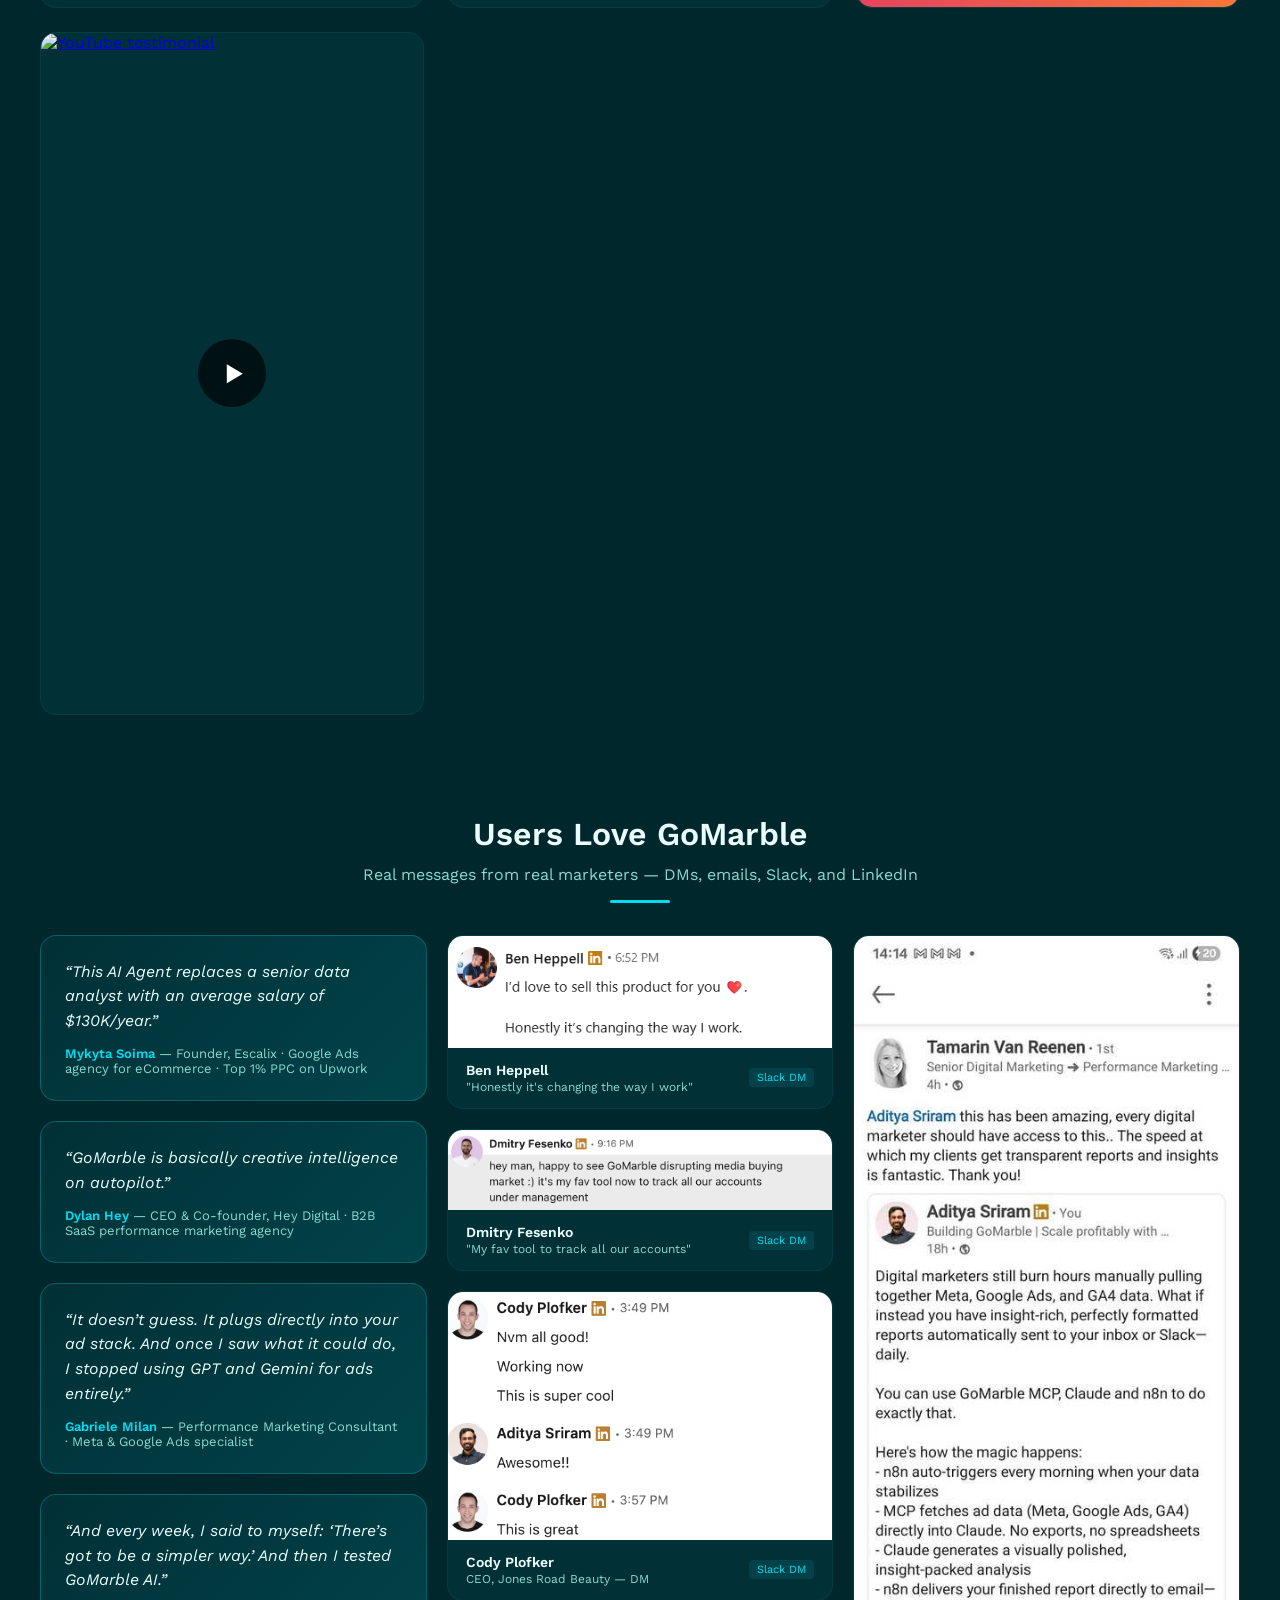
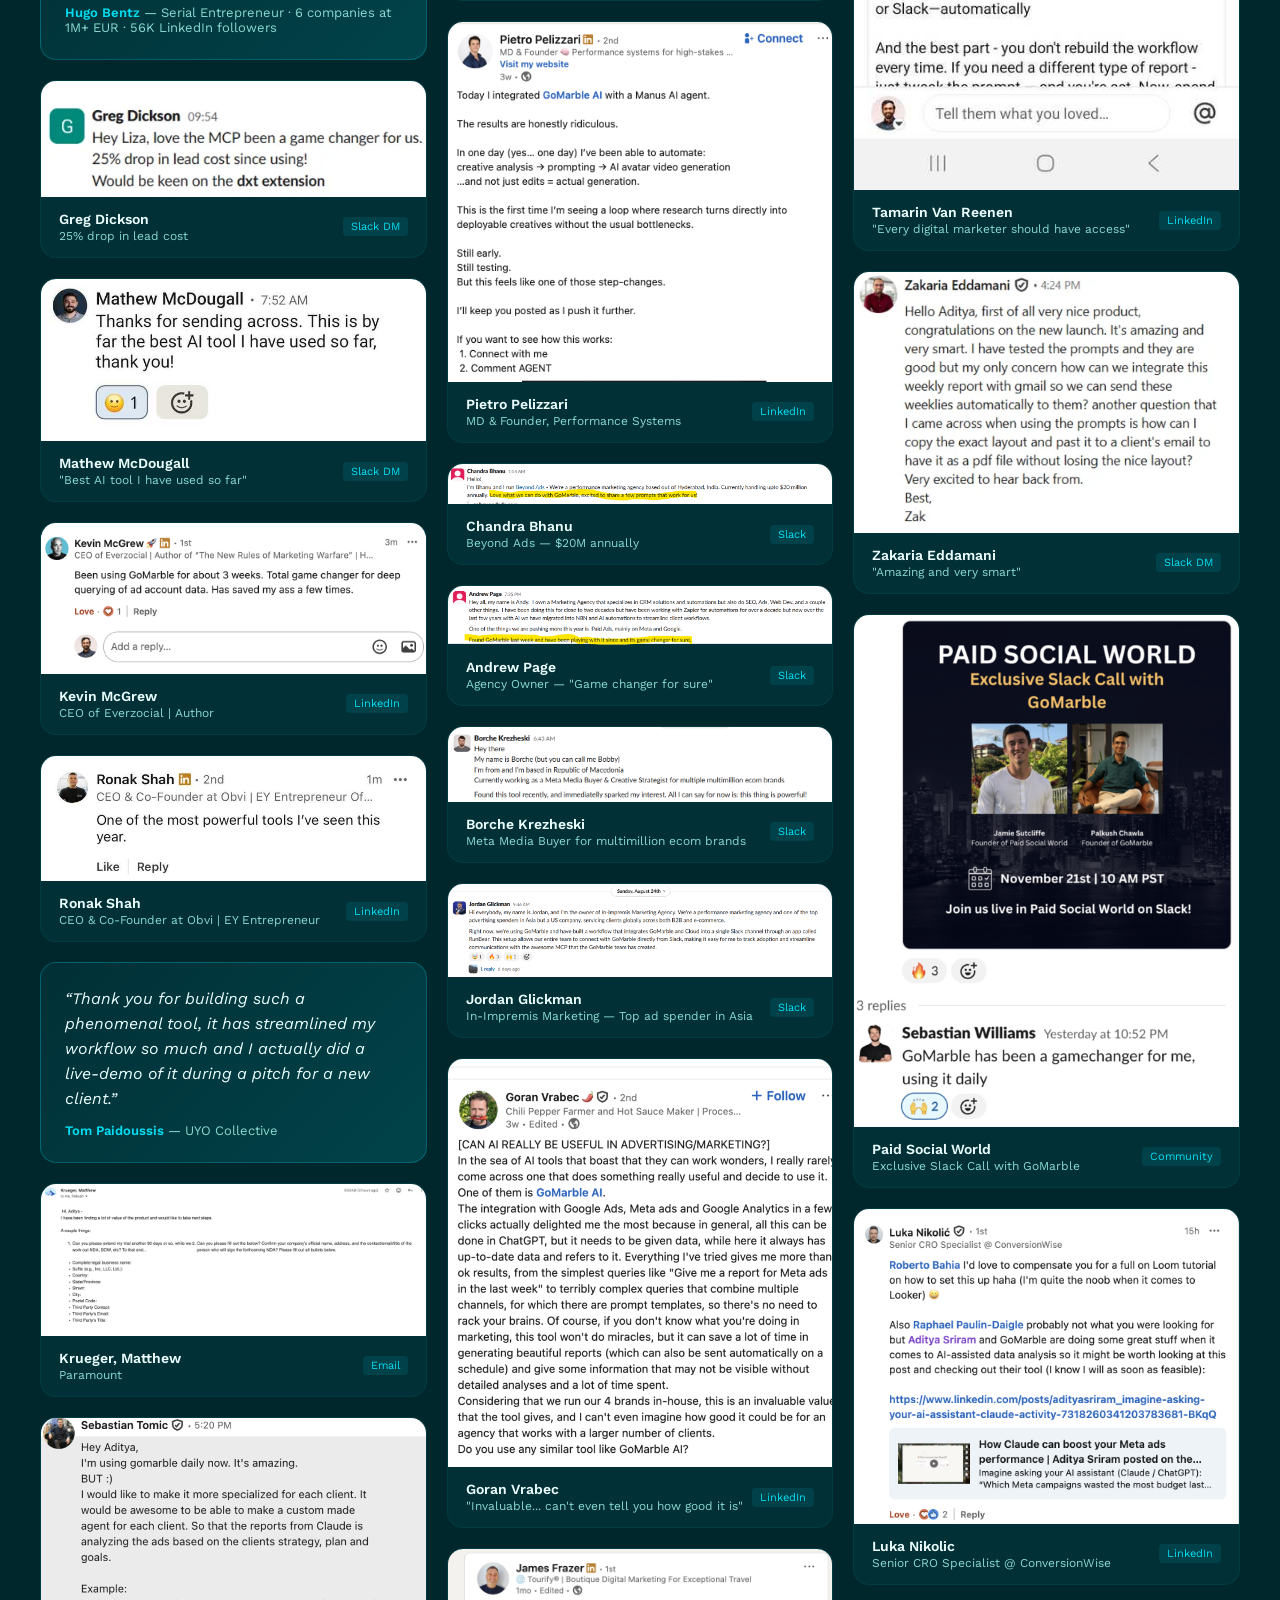
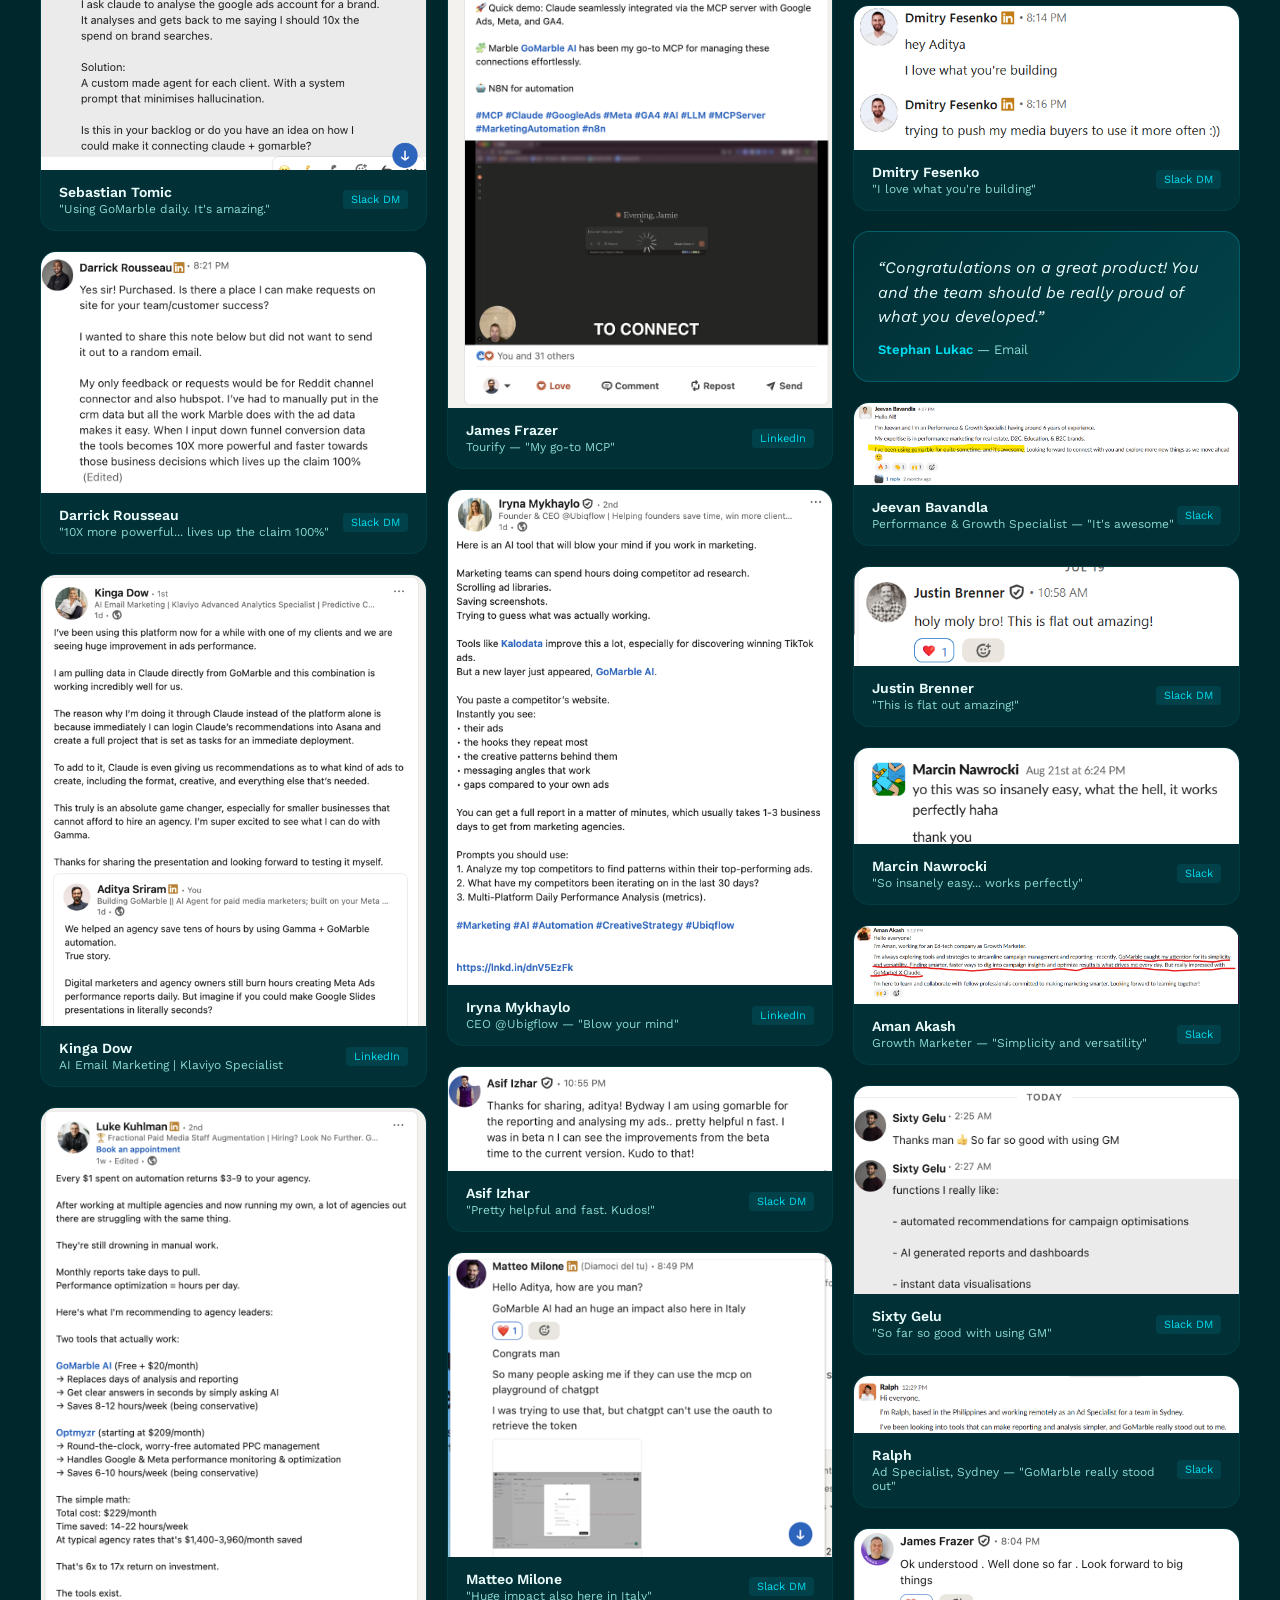
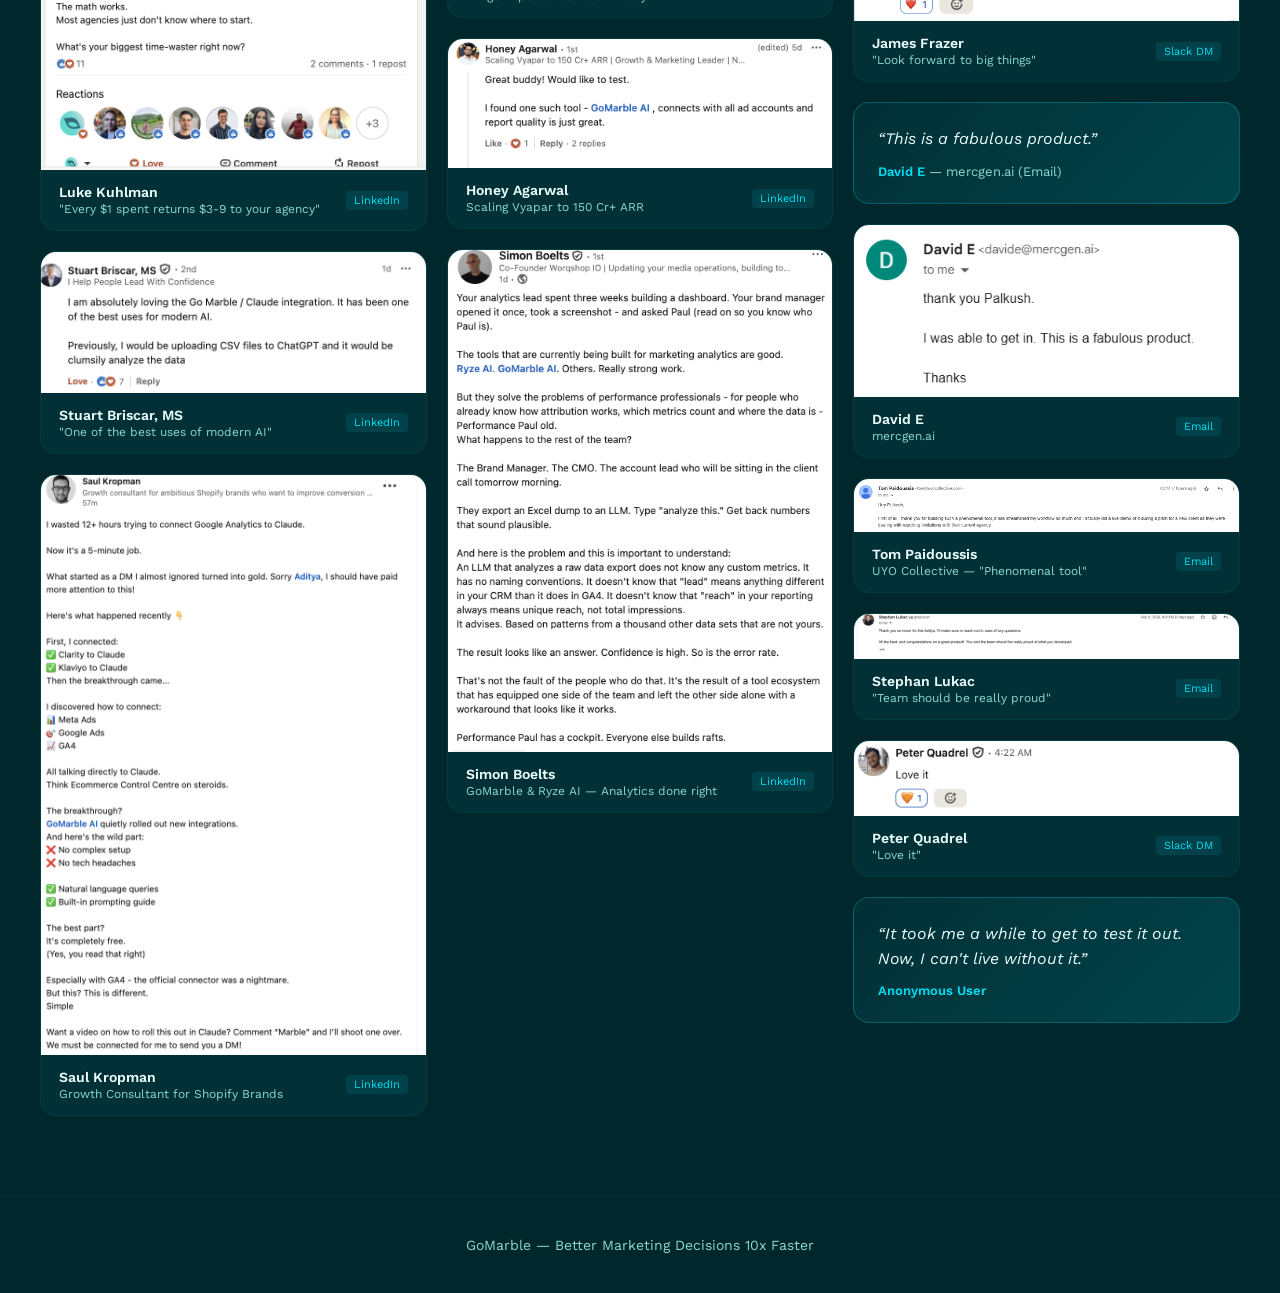
==== commit 91afae50: "Replace broken TikTok and Instagram embeds with new reels Co-Authored-By: Claude Opus 4.7 (1M contex" ====
--- a/index.html
+++ b/index.html
@@ -506,19 +506,16 @@
 
 <div class="video-grid">
   <div class="video-card">
-    <iframe src="https://www.tiktok.com/embed/v2/7594388170268069141" allowfullscreen allow="encrypted-media"></iframe>
+    <iframe src="https://www.instagram.com/reel/DXhMI5VCbvq/embed/" allowfullscreen allow="encrypted-media"></iframe>
   </div>
   <div class="video-card">
-    <iframe src="https://www.instagram.com/reel/DU-3Xr2DKZY/embed/" allowfullscreen allow="encrypted-media"></iframe>
+    <iframe src="https://www.instagram.com/reel/DXztH1-BVaO/embed/" allowfullscreen allow="encrypted-media"></iframe>
   </div>
   <div class="video-card">
     <iframe src="https://www.instagram.com/reel/DRuILNwj48v/embed/" allowfullscreen allow="encrypted-media"></iframe>
   </div>
   <div class="video-card">
     <iframe src="https://www.instagram.com/reel/DVnl2WWDUBH/embed/" allowfullscreen allow="encrypted-media"></iframe>
-  </div>
-  <div class="video-card">
-    <iframe src="https://www.instagram.com/reel/DQ-kttHEX_N/embed/" allowfullscreen allow="encrypted-media"></iframe>
   </div>
   <div class="video-card">
     <iframe src="https://www.instagram.com/reel/DS5alRWgoUi/embed/" allowfullscreen allow="encrypted-media"></iframe>
